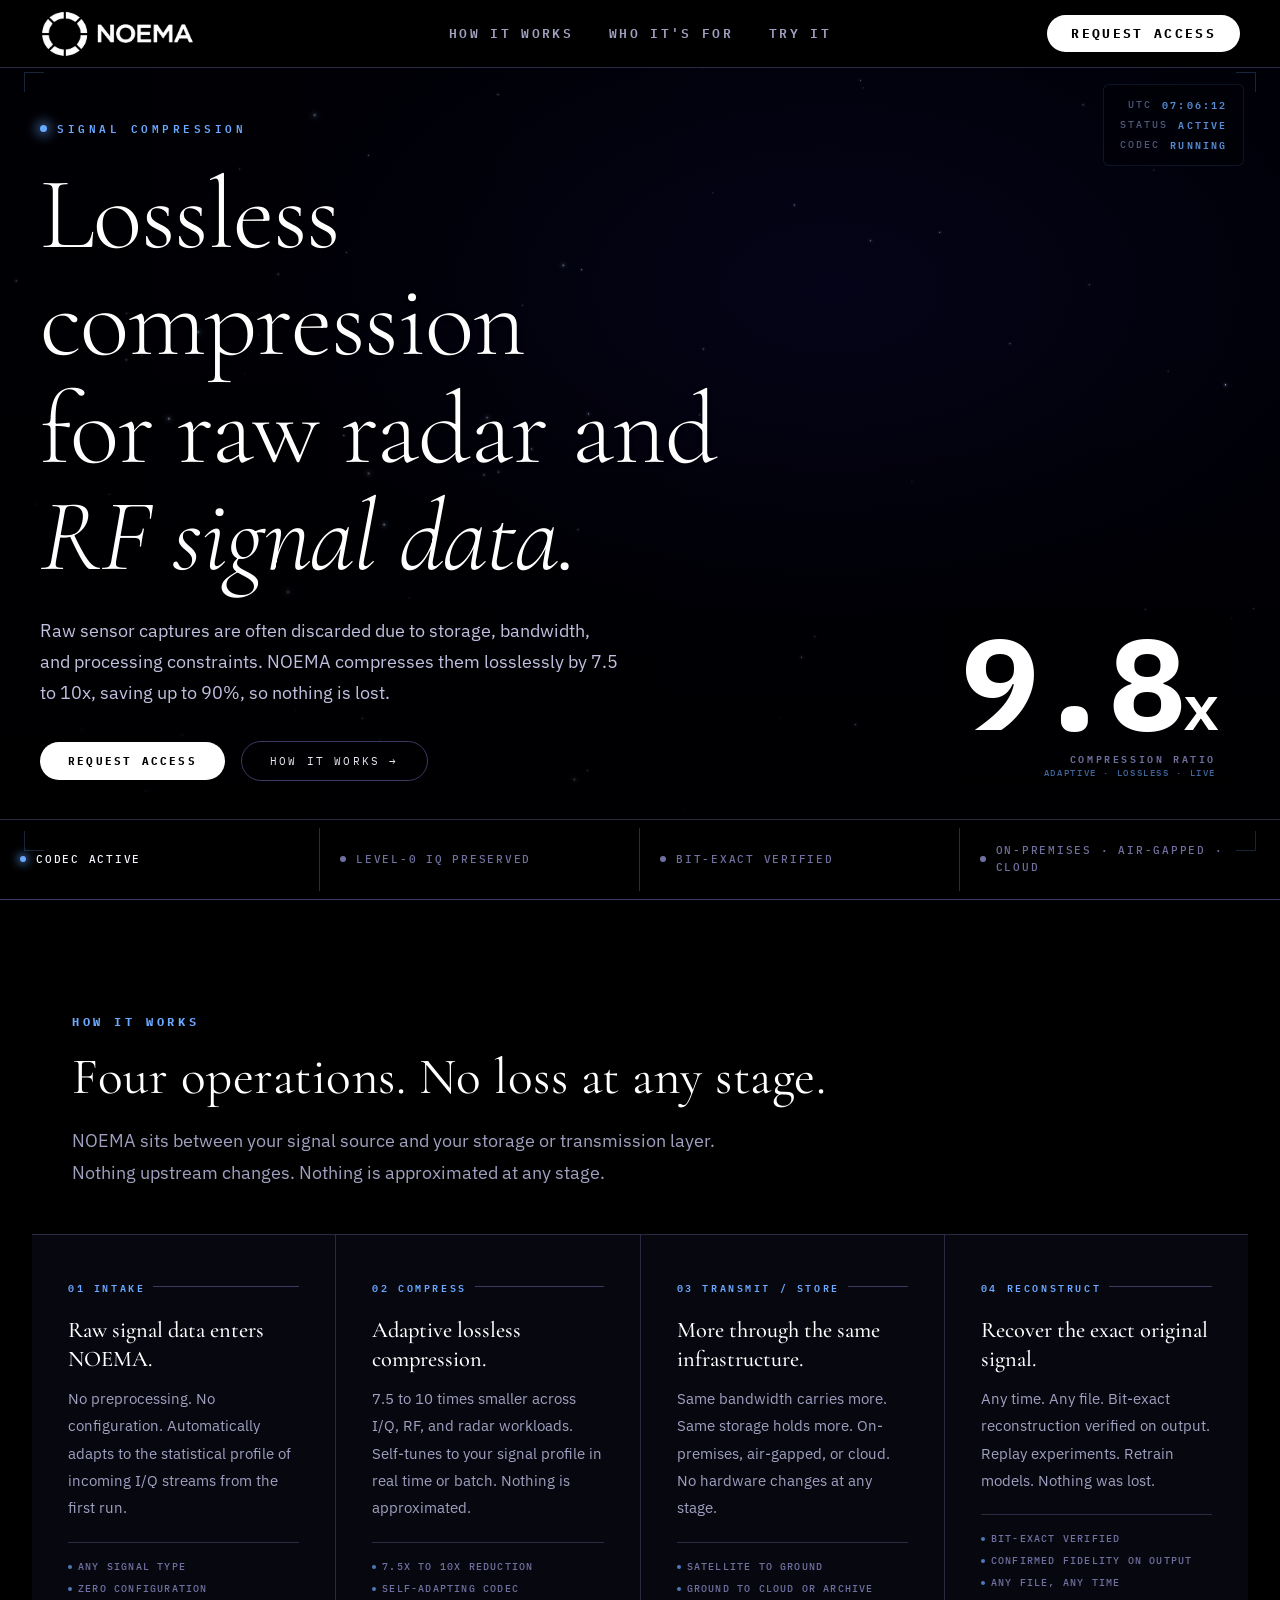
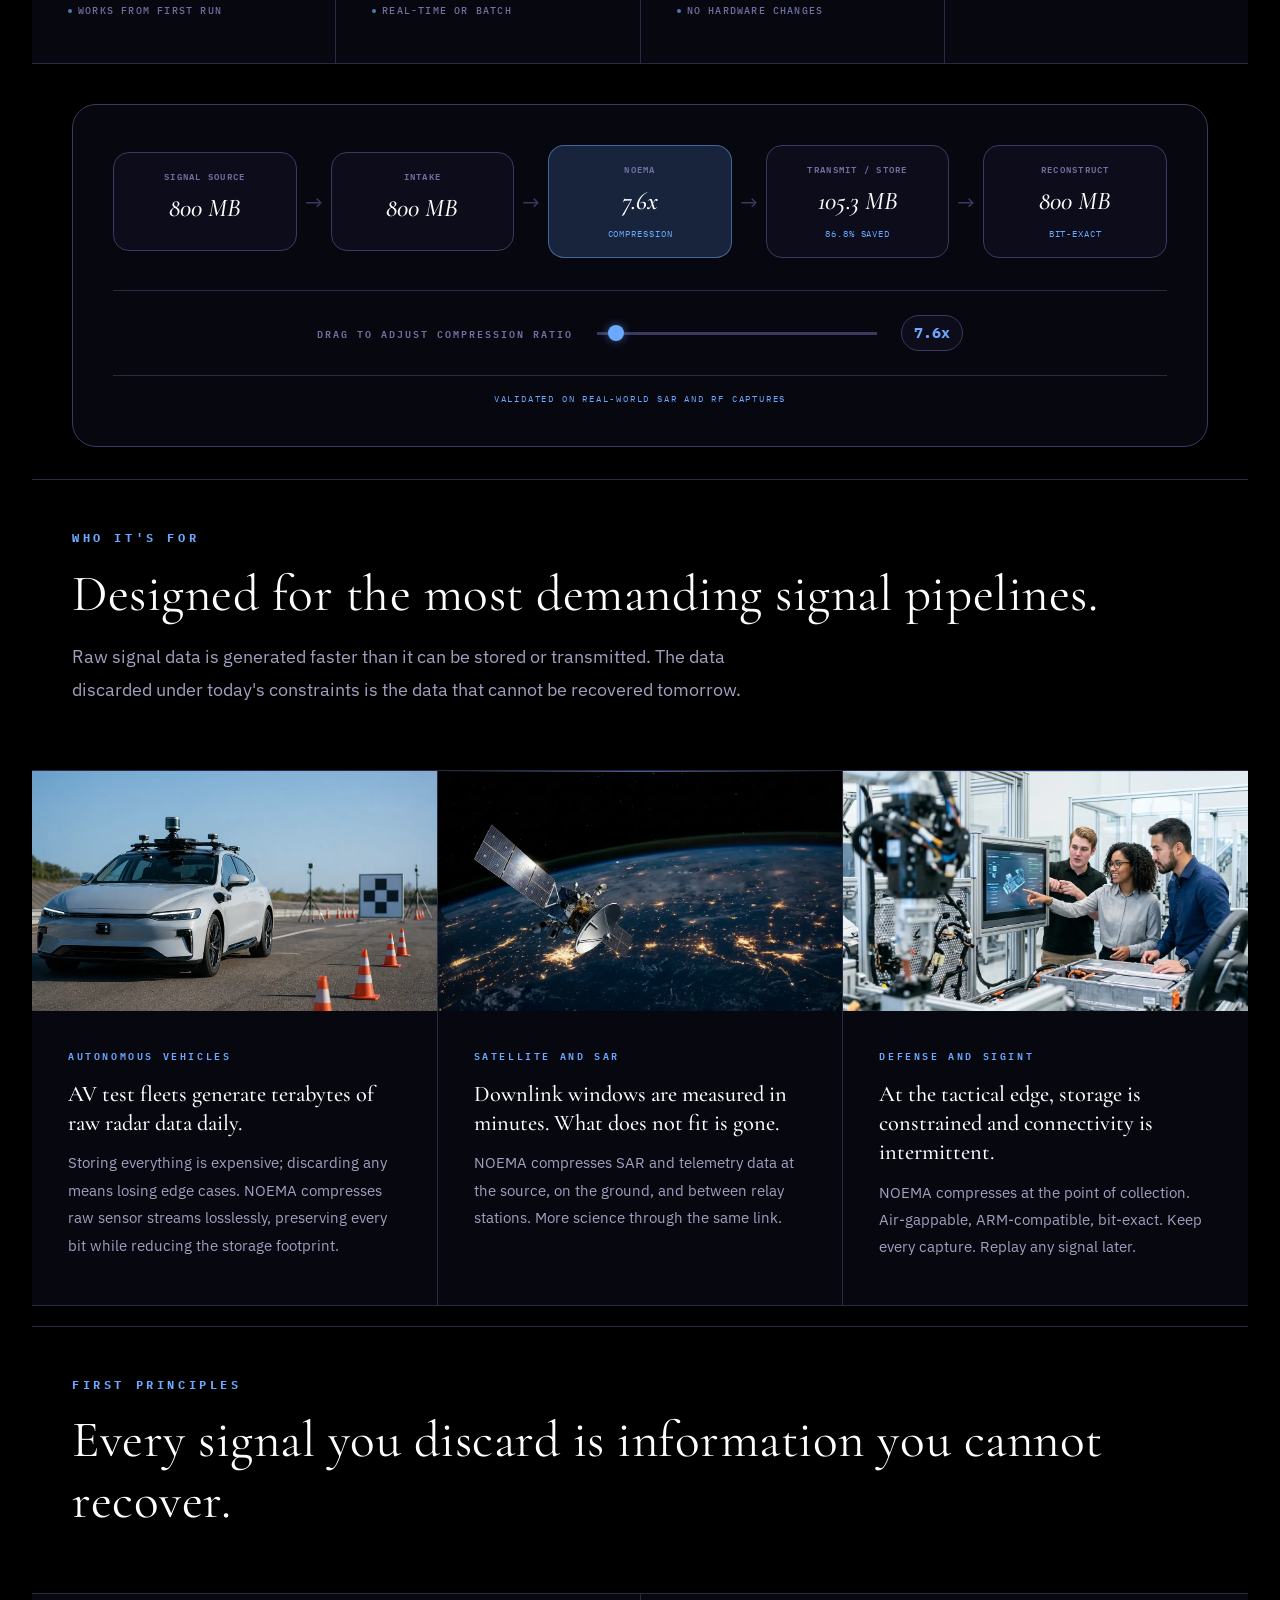
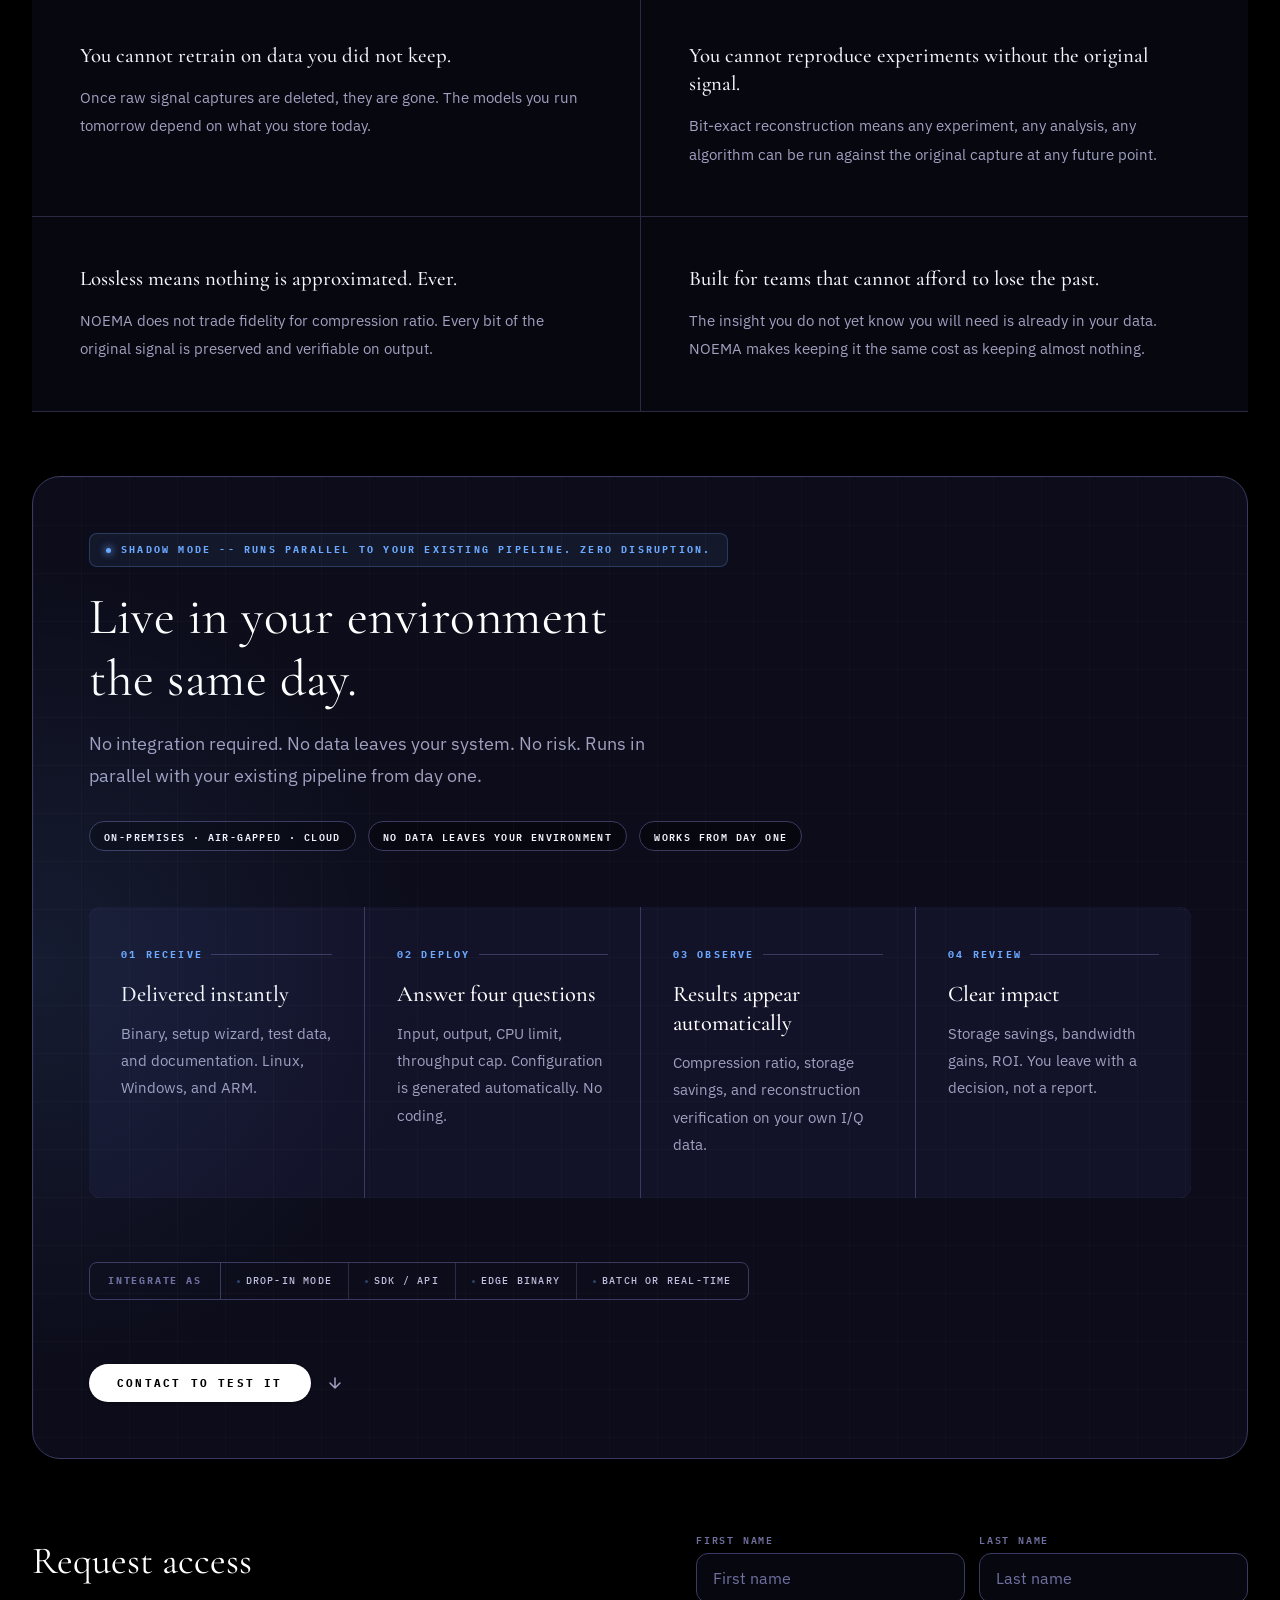
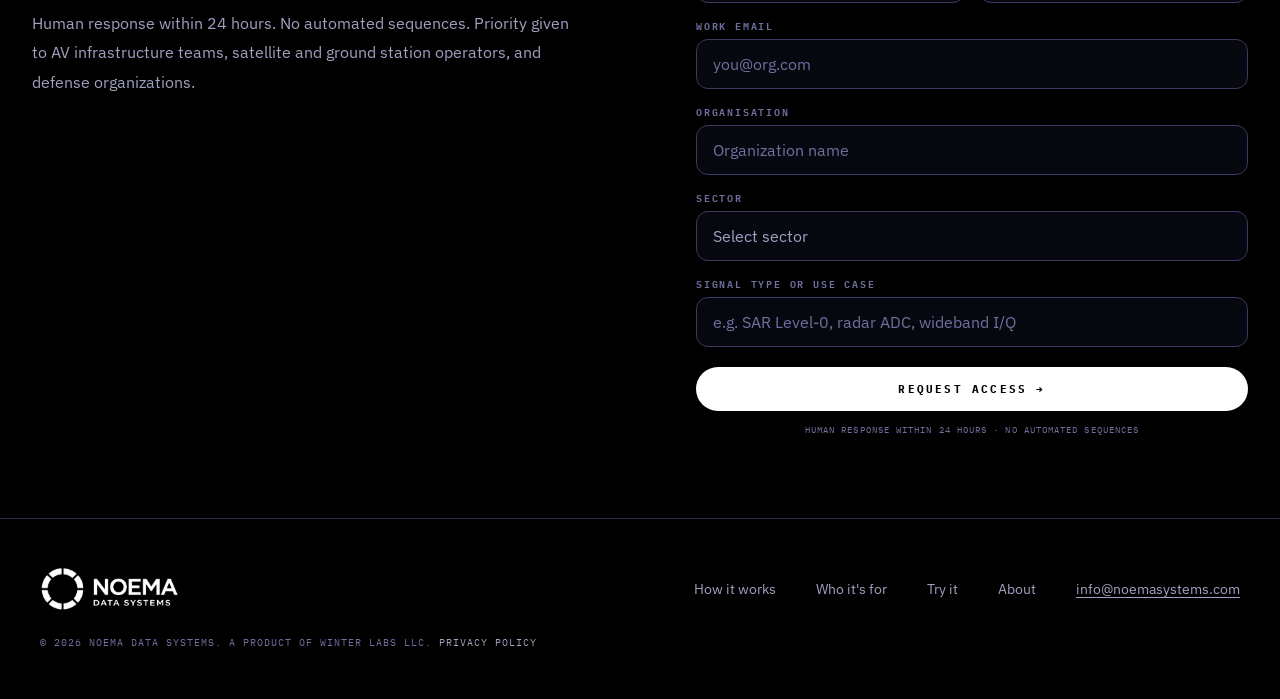
==== index.html @ 53a1cd00 "Update footer legal line — Winter Labs LLC" ====
<!DOCTYPE html>
<html lang="en">
<head>
<meta charset="UTF-8">
<meta name="viewport" content="width=device-width, initial-scale=1.0, viewport-fit=cover">
<title>NOEMA -- Lossless Signal Compression</title>
<link rel="preconnect" href="https://fonts.googleapis.com">
<link rel="preconnect" href="https://fonts.gstatic.com" crossorigin>
<link href="https://fonts.googleapis.com/css2?family=Cormorant+Garamond:ital,wght@0,300;0,400;1,300;1,400&family=IBM+Plex+Mono:wght@400;500;600;700&family=IBM+Plex+Sans:wght@400;500;600;700&display=swap" rel="stylesheet">
<link rel="stylesheet" href="css/style.css">
</head>
<body>

<nav>
  <button class="nav-hamburger" id="navHamburger" aria-label="Open menu" aria-expanded="false">
    <span></span><span></span><span></span>
  </button>
  <img src="images/noema_logo.png" alt="NOEMA" class="nav-logo-img" onclick="window.scrollTo({top:0,behavior:'smooth'})">
  <div class="nav-links">
    <a onclick="document.getElementById('how').scrollIntoView({behavior:'smooth'})">How it works</a>
    <a onclick="document.getElementById('for').scrollIntoView({behavior:'smooth'})">Who it's for</a>
    <a onclick="document.getElementById('pilot').scrollIntoView({behavior:'smooth'})">Try it</a>
  </div>
  <button class="nav-cta" onclick="document.getElementById('signup').scrollIntoView({behavior:'smooth'})">Request access</button>
</nav>

<!-- Mobile dropdown menu -->
<div class="nav-dropdown" id="navDropdown">
  <a onclick="closeNav(); document.getElementById('how').scrollIntoView({behavior:'smooth'})">How it works</a>
  <a onclick="closeNav(); document.getElementById('for').scrollIntoView({behavior:'smooth'})">Who it's for</a>
  <a onclick="closeNav(); document.getElementById('pilot').scrollIntoView({behavior:'smooth'})">Try it</a>
  <a onclick="closeNav(); document.getElementById('signup').scrollIntoView({behavior:'smooth'})">Contact</a>
  <button class="nav-dropdown-cta" onclick="closeNav(); document.getElementById('signup').scrollIntoView({behavior:'smooth'})">Request access</button>
</div>

<!-- HERO -->
<section class="hero">
  <!-- Galaxy / data signal canvas -->
  <canvas id="hero-canvas"></canvas>

  <!-- Control room HUD -- right side only -->
  <div class="hud hud-tr">
    <div class="hud-line">UTC <span id="hud-time" class="hud-val">00:00:00</span></div>
    <div class="hud-line">STATUS <span class="hud-val">ACTIVE</span></div>
    <div class="hud-line">CODEC <span class="hud-val">RUNNING</span></div>
  </div>

  <!-- Corner brackets -->
  <div class="corner corner-tl"></div>
  <div class="corner corner-tr"></div>
  <div class="corner corner-bl"></div>
  <div class="corner corner-br"></div>

  <div class="hero-vignette"></div>

  <div class="hero-content">
    <div class="hero-badge"><span class="bdot"></span>Signal Compression</div>
    <h1>Lossless compression<br>for raw radar and<br><em>RF signal data.</em></h1>
    <p class="hero-sub">Raw sensor captures are often discarded due to storage, bandwidth, and processing constraints. NOEMA compresses them losslessly by 7.5 to 10x, saving up to 90%, so nothing is lost.</p>
    <div class="hero-actions">
      <button class="btn-white" onclick="document.getElementById('signup').scrollIntoView({behavior:'smooth'})">Request access</button>
      <button class="btn-outline" onclick="document.getElementById('how').scrollIntoView({behavior:'smooth'})">How it works &rarr;</button>
    </div>
  </div>

  <div class="hero-stat">
    <div class="ratio-big"><span id="live-ratio">7.7</span><span class="ratio-x">x</span></div>
    <div class="ratio-label">COMPRESSION RATIO</div>
    <div class="ratio-sub">ADAPTIVE &middot; LOSSLESS &middot; LIVE</div>
  </div>

  <div class="hero-bar">
    <div class="hero-bar-track">
      <div class="bar-cell on"><span class="dot-sm live"></span>Codec active</div>
      <div class="bar-cell"><span class="dot-sm"></span>Level-0 IQ preserved</div>
      <div class="bar-cell"><span class="dot-sm"></span>Bit-exact verified</div>
      <div class="bar-cell"><span class="dot-sm"></span>On-premises &middot; Air-gapped &middot; Cloud</div>
    </div>
  </div>
</section>

<main class="container">
  <!-- HOW IT WORKS -->
  <div id="how">
    <div class="section-pad" style="border-top: none; padding-top: 0;">
      <span class="kicker">How it works</span>
      <h2 class="section-h2">Four operations. No loss at any stage.</h2>
      <p class="section-preamble">NOEMA sits between your signal source and your storage or transmission layer. Nothing upstream changes. Nothing is approximated at any stage.</p>
    </div>
    <div class="ops-grid">
      <div class="op-card reveal">
        <div class="op-num">01 Intake</div>
        <div class="op-title">Raw signal data enters NOEMA.</div>
        <p class="op-desc">No preprocessing. No configuration. Automatically adapts to the statistical profile of incoming I/Q streams from the first run.</p>
        <div class="op-specs"><span>Any signal type</span><span>Zero configuration</span><span>Works from first run</span></div>
      </div>
      <div class="op-card reveal">
        <div class="op-num">02 Compress</div>
        <div class="op-title">Adaptive lossless compression.</div>
        <p class="op-desc">7.5 to 10 times smaller across I/Q, RF, and radar workloads. Self-tunes to your signal profile in real time or batch. Nothing is approximated.</p>
        <div class="op-specs"><span>7.5x to 10x reduction</span><span>Self-adapting codec</span><span>Real-time or batch</span></div>
      </div>
      <div class="op-card reveal">
        <div class="op-num">03 Transmit / Store</div>
        <div class="op-title">More through the same infrastructure.</div>
        <p class="op-desc">Same bandwidth carries more. Same storage holds more. On-premises, air-gapped, or cloud. No hardware changes at any stage.</p>
        <div class="op-specs"><span>Satellite to ground</span><span>Ground to cloud or archive</span><span>No hardware changes</span></div>
      </div>
      <div class="op-card reveal">
        <div class="op-num">04 Reconstruct</div>
        <div class="op-title">Recover the exact original signal.</div>
        <p class="op-desc">Any time. Any file. Bit-exact reconstruction verified on output. Replay experiments. Retrain models. Nothing was lost.</p>
        <div class="op-specs"><span>Bit-exact verified</span><span>Confirmed fidelity on output</span><span>Any file, any time</span></div>
      </div>
    </div>

    <!-- INTERACTIVE PIPELINE -->
    <div class="pipeline-wrap reveal">
      <div class="pipeline-flow">
        <div class="pipe-node"><div class="node-label">Signal source</div><div class="node-val">800 MB</div></div>
        <div class="pipe-arrow">&rarr;</div>
        <div class="pipe-node"><div class="node-label">Intake</div><div class="node-val">800 MB</div></div>
        <div class="pipe-arrow">&rarr;</div>
        <div class="pipe-node hl" id="noema-node">
          <div class="node-label">NOEMA</div>
          <div class="node-val" id="ratio-display">7.6x</div>
          <div class="node-note">compression</div>
        </div>
        <div class="pipe-arrow">&rarr;</div>
        <div class="pipe-node" id="store-node">
          <div class="node-label">Transmit / Store</div>
          <div class="node-val" id="compressed-size">105.3 MB</div>
          <div class="node-note" id="saved-percent">86.8% saved</div>
        </div>
        <div class="pipe-arrow">&rarr;</div>
        <div class="pipe-node"><div class="node-label">Reconstruct</div><div class="node-val">800 MB</div><div class="node-note">bit-exact</div></div>
      </div>
      <div class="ratio-slider">
        <label>Drag to adjust compression ratio</label>
        <input type="range" id="compress-slider" min="7.5" max="10.0" step="0.01" value="7.6">
        <span class="ratio-value" id="slider-value">7.6x</span>
      </div>
      <div class="validation-note">Validated on real-world SAR and RF captures</div>
    </div>
  </div>

  <!-- WHO IT IS FOR -->
  <div id="for">
    <div class="section-pad">
      <span class="kicker">Who it's for</span>
      <h2 class="section-h2">Designed for the most demanding signal pipelines.</h2>
      <p class="section-preamble">Raw signal data is generated faster than it can be stored or transmitted. The data discarded under today's constraints is the data that cannot be recovered tomorrow.</p>
    </div>
    <div class="cards-grid">
      <div class="who-card reveal">
        <div class="card-img-box" style="--d:0s">
          <img src="images/av1.webp" alt="Autonomous vehicle testing" loading="lazy">
        </div>
        <div class="card-body">
          <div class="card-cat">Autonomous Vehicles</div>
          <div class="card-title">AV test fleets generate terabytes of raw radar data daily.</div>
          <p class="card-text">Storing everything is expensive; discarding any means losing edge cases. NOEMA compresses raw sensor streams losslessly, preserving every bit while reducing the storage footprint.</p>
        </div>
      </div>
      <div class="who-card reveal">
        <div class="card-img-box" style="--d:1.8s">
          <img src="images/sat1.webp" alt="Satellite in orbit" loading="lazy">
        </div>
        <div class="card-body">
          <div class="card-cat">Satellite and SAR</div>
          <div class="card-title">Downlink windows are measured in minutes. What does not fit is gone.</div>
          <p class="card-text">NOEMA compresses SAR and telemetry data at the source, on the ground, and between relay stations. More science through the same link.</p>
        </div>
      </div>
      <div class="who-card reveal">
        <div class="card-img-box" style="--d:3.6s">
          <img src="images/sigint1.webp" alt="Tactical operations" loading="lazy">
        </div>
        <div class="card-body">
          <div class="card-cat">Defense and SIGINT</div>
          <div class="card-title">At the tactical edge, storage is constrained and connectivity is intermittent.</div>
          <p class="card-text">NOEMA compresses at the point of collection. Air-gappable, ARM-compatible, bit-exact. Keep every capture. Replay any signal later.</p>
        </div>
      </div>
    </div>
  </div>

  <!-- FIRST PRINCIPLES -->
  <div id="principles">
    <div class="section-pad">
      <span class="kicker">First principles</span>
      <h2 class="section-h2">Every signal you discard is information you cannot recover.</h2>
    </div>
    <div class="principles-grid">
      <div class="principle reveal"><h4>You cannot retrain on data you did not keep.</h4><p>Once raw signal captures are deleted, they are gone. The models you run tomorrow depend on what you store today.</p></div>
      <div class="principle reveal"><h4>You cannot reproduce experiments without the original signal.</h4><p>Bit-exact reconstruction means any experiment, any analysis, any algorithm can be run against the original capture at any future point.</p></div>
      <div class="principle reveal"><h4>Lossless means nothing is approximated. Ever.</h4><p>NOEMA does not trade fidelity for compression ratio. Every bit of the original signal is preserved and verifiable on output.</p></div>
      <div class="principle reveal"><h4>Built for teams that cannot afford to lose the past.</h4><p>The insight you do not yet know you will need is already in your data. NOEMA makes keeping it the same cost as keeping almost nothing.</p></div>
    </div>
  </div>

  <!-- TRY IT -->
  <div id="pilot">
    <div class="tryit-banner reveal">
      <div class="tryit-top">
        <div>
          <div class="shadow-badge">
            <span class="shadow-badge-dot"></span>
            <span class="shadow-badge-text">SHADOW MODE -- RUNS PARALLEL TO YOUR EXISTING PIPELINE. ZERO DISRUPTION.</span>
          </div>
          <div class="tryit-heading">Live in your environment<br>the same day.</div>
          <p class="tryit-sub">No integration required. No data leaves your system. No risk. Runs in parallel with your existing pipeline from day one.</p>
          <div class="tryit-badge-section">
            <div class="tryit-badge-track">
              <div class="tryit-badge-line">ON-PREMISES &middot; AIR-GAPPED &middot; CLOUD</div>
              <div class="tryit-badge-single">NO DATA LEAVES YOUR ENVIRONMENT</div>
              <div class="tryit-badge-single">WORKS FROM DAY ONE</div>
            </div>
          </div>
        </div>
      </div>
      <div class="tryit-steps">
        <div class="tryit-step"><div class="ts-num">01 Receive</div><div class="ts-title">Delivered instantly</div><p class="ts-body">Binary, setup wizard, test data, and documentation. Linux, Windows, and ARM.</p></div>
        <div class="tryit-step"><div class="ts-num">02 Deploy</div><div class="ts-title">Answer four questions</div><p class="ts-body">Input, output, CPU limit, throughput cap. Configuration is generated automatically. No coding.</p></div>
        <div class="tryit-step"><div class="ts-num">03 Observe</div><div class="ts-title">Results appear automatically</div><p class="ts-body">Compression ratio, storage savings, and reconstruction verification on your own I/Q data.</p></div>
        <div class="tryit-step"><div class="ts-num">04 Review</div><div class="ts-title">Clear impact</div><p class="ts-body">Storage savings, bandwidth gains, ROI. You leave with a decision, not a report.</p></div>
      </div>
      <div class="deploy-row">
        <span class="deploy-label">Integrate as</span>
        <div class="deploy-scroller">
          <div class="deploy-track">
            <span class="deploy-item">Drop-in mode</span>
            <span class="deploy-item">SDK / API</span>
            <span class="deploy-item">Edge binary</span>
            <span class="deploy-item">Batch or real-time</span>
          </div>
        </div>
      </div>
      <div class="tryit-cta-row">
        <button class="btn-white" onclick="document.getElementById('signup').scrollIntoView({behavior:'smooth'})">Contact to test it</button>
        <button class="tryit-arrow" onclick="document.getElementById('signup').scrollIntoView({behavior:'smooth'})">
          <svg width="16" height="16" viewBox="0 0 16 16" fill="none"><path d="M8 3v10M3 8l5 5 5-5" stroke="currentColor" stroke-width="1.5" stroke-linecap="round" stroke-linejoin="round"/></svg>
        </button>
      </div>
    </div>
  </div>

  <!-- FORM -->
  <div id="signup">
    <div class="form-section" style="border-top: none; padding: 2.5rem 0 2rem;">
      <div class="form-left reveal">
        <h2>Request access</h2>
        <p>Human response within 24 hours. No automated sequences. Priority given to AV infrastructure teams, satellite and ground station operators, and defense organizations.</p>
      </div>
      <div class="reveal">
        <form id="accessForm">
          <div class="f-row">
            <div class="f-group"><label class="f-label">First name</label><input class="fi" type="text" placeholder="First name" required></div>
            <div class="f-group"><label class="f-label">Last name</label><input class="fi" type="text" placeholder="Last name" required></div>
          </div>
          <div class="f-group"><label class="f-label">Work email</label><input class="fi" type="email" placeholder="you@org.com" required></div>
          <div class="f-group"><label class="f-label">Organisation</label><input class="fi" type="text" placeholder="Organization name"></div>
          <div class="f-group">
            <label class="f-label">Sector</label>
            <select class="fs" required>
              <option value="" disabled selected>Select sector</option>
              <option>Autonomous Vehicles</option>
              <option>Ground station operator</option>
              <option>Satellite / SAR -- commercial</option>
              <option>Satellite / SAR -- government</option>
              <option>Defense / SIGINT</option>
              <option>Telecom R&amp;D</option>
              <option>Research institution</option>
              <option>Other</option>
            </select>
          </div>
          <div class="f-group"><label class="f-label">Signal type or use case</label><input class="fi" type="text" placeholder="e.g. SAR Level-0, radar ADC, wideband I/Q"></div>
          <button type="submit" class="fsub">Request access &rarr;</button>
          <p class="fnote">Human response within 24 hours &middot; No automated sequences</p>
        </form>
        <div id="formSuccess"><p>Request received.</p><small>We will be in touch within 24 hours.</small></div>
      </div>
    </div>
  </div>
</main>

<footer>
  <img src="images/noema_bottom.png" alt="NOEMA" class="footer-logo-img">
  <div class="footer-links">
    <a onclick="document.getElementById('how').scrollIntoView({behavior:'smooth'})">How it works</a>
    <a onclick="document.getElementById('for').scrollIntoView({behavior:'smooth'})">Who it's for</a>
    <a onclick="document.getElementById('pilot').scrollIntoView({behavior:'smooth'})">Try it</a>
    <a href="about.html">About</a>
    <a href="mailto:info@noemasystems.com">info@noemasystems.com</a>
  </div>
  <div class="footer-legal">
    &copy; 2026 NOEMA Data Systems. A product of Winter Labs LLC.
    <a href="privacy.html" class="privacy-link">Privacy Policy</a>
  </div>
</footer>

<script src="js/main.js"></script>
<script>
/* ---- MOBILE NAV TOGGLE ---- */
function closeNav(){
  document.getElementById('navDropdown').classList.remove('open');
  document.getElementById('navHamburger').classList.remove('open');
  document.getElementById('navHamburger').setAttribute('aria-expanded','false');
  document.body.classList.remove('nav-open');
}
document.getElementById('navHamburger').addEventListener('click', function(){
  const dd = document.getElementById('navDropdown');
  const open = dd.classList.toggle('open');
  this.classList.toggle('open', open);
  this.setAttribute('aria-expanded', open ? 'true' : 'false');
  document.body.classList.toggle('nav-open', open);
});
/* Close on outside tap */
document.addEventListener('click', function(e){
  const dd = document.getElementById('navDropdown');
  const hb = document.getElementById('navHamburger');
  if(dd.classList.contains('open') && !dd.contains(e.target) && !hb.contains(e.target)){
    closeNav();
  }
});
/* Close on resize to desktop */
window.addEventListener('resize', function(){
  if(window.innerWidth > 700) closeNav();
});

/* ---- MOBILE MARQUEES: duplicate track content once for seamless loop ---- */
(function(){
  function setupMarquees(){
    const isMobile = window.innerWidth <= 700;
    const tracks = document.querySelectorAll('.hero-bar-track, .tryit-badge-track, .deploy-track');
    tracks.forEach(track => {
      if(isMobile && !track.dataset.duplicated){
        track.dataset.originalHTML = track.innerHTML;
        track.innerHTML = track.innerHTML + track.innerHTML;
        track.dataset.duplicated = 'true';
      } else if(!isMobile && track.dataset.duplicated){
        track.innerHTML = track.dataset.originalHTML;
        track.dataset.duplicated = '';
      }
    });
  }
  setupMarquees();
  let resizeTimer;
  window.addEventListener('resize', function(){
    clearTimeout(resizeTimer);
    resizeTimer = setTimeout(setupMarquees, 150);
  });

  /* Pause the marquee while the user is touching/scrolling it */
  const swipeContainers = document.querySelectorAll('.tryit-badge-section, .deploy-scroller');
  swipeContainers.forEach(el => {
    let scrollResetTimer;
    el.addEventListener('touchstart', () => el.classList.add('paused'), {passive:true});
    el.addEventListener('touchend',   () => {
      clearTimeout(scrollResetTimer);
      scrollResetTimer = setTimeout(() => el.classList.remove('paused'), 1200);
    }, {passive:true});
    el.addEventListener('scroll', () => {
      el.classList.add('paused');
      clearTimeout(scrollResetTimer);
      scrollResetTimer = setTimeout(() => el.classList.remove('paused'), 1200);
    }, {passive:true});
  });
})();
/* ---- UTC CLOCK ---- */
(function tick(){
  const d = new Date();
  const p = n => String(n).padStart(2,'0');
  const el = document.getElementById('hud-time');
  if(el) el.textContent = `${p(d.getUTCHours())}:${p(d.getUTCMinutes())}:${p(d.getUTCSeconds())}`;
  setTimeout(tick, 1000);
})();

/* ---- SESSION TIMER ---- */
const sessionStart = Date.now();
let frameCount = 0;
(function tickSession(){
  const sec = Math.floor((Date.now() - sessionStart) / 1000);
  const m = String(Math.floor(sec/60)).padStart(2,'0');
  const s = String(sec%60).padStart(2,'0');
  const el = document.getElementById('hud-session');
  if(el) el.textContent = `${m}:${s}`;
  frameCount++;
  const fe = document.getElementById('hud-frames');
  if(fe) fe.textContent = frameCount.toLocaleString();
  setTimeout(tickSession, 1000);
})();

/* ---- HERO CANVAS: galaxy → NOEMA logo → disperse, looping
   Single canvas, single RAF loop. Mouse repels all stars (water-parting).
   ~1400 stars, sprite-based (cheap), auto-pauses when hero is off-screen. ---- */
(function(){
  const c = document.getElementById('hero-canvas');
  if(!c) return;
  const ctx = c.getContext('2d');
  const heroEl = c.closest('.hero');
  let W, H, t = 0;
  let particles = [];
  let mouse = { x: -9999, y: -9999, active: false };
  let running = true;

  // --- Looping timeline (seconds) — quick reveal, long hold ---
  const PHASE_ORBIT    = 1.5;   // brief orbit before converging
  const PHASE_CONVERGE = 4.5;
  const PHASE_HOLD     = 11.0;  // logo is the star — held for a long time
  const PHASE_DISPERSE = 5.0;
  const CYCLE_DURATION = PHASE_ORBIT + PHASE_CONVERGE + PHASE_HOLD + PHASE_DISPERSE;

  // --- Star sprite: bright crisp core + soft halo ---
  const SPRITE_SIZE = 32;
  const sprite = document.createElement('canvas');
  sprite.width = sprite.height = SPRITE_SIZE;
  (function(){
    const sctx = sprite.getContext('2d');
    const cx = SPRITE_SIZE / 2;
    const halo = sctx.createRadialGradient(cx, cx, 0, cx, cx, cx);
    halo.addColorStop(0,    'rgba(180,210,255,0.55)');
    halo.addColorStop(0.25, 'rgba(150,190,245,0.22)');
    halo.addColorStop(0.6,  'rgba(120,160,220,0.05)');
    halo.addColorStop(1,    'rgba(100,140,210,0)');
    sctx.fillStyle = halo;
    sctx.fillRect(0, 0, SPRITE_SIZE, SPRITE_SIZE);
    const core = sctx.createRadialGradient(cx, cx, 0, cx, cx, cx * 0.22);
    core.addColorStop(0,   'rgba(255,255,255,1)');
    core.addColorStop(0.4, 'rgba(230,240,255,0.7)');
    core.addColorStop(1,   'rgba(200,220,255,0)');
    sctx.fillStyle = core;
    sctx.fillRect(0, 0, SPRITE_SIZE, SPRITE_SIZE);
  })();

  // --- Ring geometry (NOEMA logo as a thin outline, 8 arcs) ---
  const RING_SEGMENTS   = 8;
  const RING_GAP_DEG    = 14;
  const RING_THICK_FRAC = 0.18;
  // Adaptive density: 8+ cores = full, 4 cores = reduced, 2 cores = minimum.
  // `hardwareConcurrency` is undefined on some old browsers — default to 4.
  const CORES = navigator.hardwareConcurrency || 4;
  const STAR_COUNT = CORES >= 8 ? 600 : (CORES >= 4 ? 420 : 280);
  const FORMER_FRACTION = 0.7;

  function ringCenter(){
    // Top-right, slightly bigger than before
    return { cx: W * 0.76, cy: H * 0.36, r: Math.min(W, H) * 0.21 };
  }

  function buildParticles(){
    particles = [];
    const { cx, cy, r } = ringCenter();
    const thickness = r * RING_THICK_FRAC;
    const innerR = r - thickness / 2;
    const outerR = r + thickness / 2;
    const segDeg = (360 / RING_SEGMENTS) - RING_GAP_DEG;

    const maxOrbitR = Math.max(
      Math.hypot(cx, cy),
      Math.hypot(W - cx, cy),
      Math.hypot(cx, H - cy),
      Math.hypot(W - cx, H - cy)
    );

    const segStarts = [];
    for(let s = 0; s < RING_SEGMENTS; s++){
      segStarts.push(s * (360 / RING_SEGMENTS) + RING_GAP_DEG / 2);
    }

    for(let i = 0; i < STAR_COUNT; i++){
      const isFormer = Math.random() < FORMER_FRACTION;

      // Former stars get a ring target; ambient stars will just keep orbiting
      let ringX, ringY;
      if(isFormer){
        const segIdx = Math.floor(Math.random() * RING_SEGMENTS);
        const startDeg = segStarts[segIdx];
        // Pick a position type: inner line, outer line, or cap (start/end edge)
        // Inner/outer get most stars; caps get a few so arc ends read as squared.
        const pick = Math.random();
        let deg, particleR;
        if(pick < 0.08){
          // Start cap — radial line at the arc's start angle
          deg = startDeg;
          particleR = innerR + Math.random() * (outerR - innerR);
        } else if(pick < 0.16){
          // End cap — radial line at the arc's end angle
          deg = startDeg + segDeg;
          particleR = innerR + Math.random() * (outerR - innerR);
        } else {
          // Along the arc — outer or inner line
          deg = startDeg + Math.random() * segDeg;
          const onOuter = Math.random() < 0.5;
          const lineR = onOuter ? outerR : innerR;
          particleR = lineR + (Math.random() - 0.5) * 3;
        }
        const rad = deg * Math.PI / 180;
        ringX = cx + Math.cos(rad) * particleR;
        ringY = cy + Math.sin(rad) * particleR;
      }

      // Galactic orbit properties — slower, calmer
      const rFrac = Math.sqrt(Math.random());
      const orbitR = 30 + rFrac * (maxOrbitR * 0.95);
      const orbitAngle0 = Math.random() * Math.PI * 2;
      const angularVel = 0.0008 + 0.0013 * (1 - rFrac);

      const isFeature = Math.random() < 0.12;
      const size = isFeature ? 11 + Math.random() * 7 : 4 + Math.random() * 4;

      particles.push({
        isFormer,
        orbitR, orbitAngle0, angularVel,
        _angle: orbitAngle0,
        ringX, ringY,
        x: cx + Math.cos(orbitAngle0) * orbitR,
        y: cy + Math.sin(orbitAngle0) * orbitR,
        vx: 0, vy: 0,
        size,
        alpha: isFeature ? 0.8 + Math.random() * 0.2 : 0.55 + Math.random() * 0.3,
        jitterPhase: Math.random() * Math.PI * 2,
        jitterSpeed: 0.01 + Math.random() * 0.012,
        jitterAmp: 0.2 + Math.random() * 0.3,
        twinklePhase: Math.random() * Math.PI * 2,
        twinkleSpeed: 0.015 + Math.random() * 0.025,
      });
    }
  }

  function resize(){
    // Cap backing-store resolution at 1x regardless of device pixel ratio.
    // Soft particles look identical at 1x vs 2x; saves 4x on Retina, 9x on 4K.
    W = c.offsetWidth;
    H = c.offsetHeight;
    c.width  = W;
    c.height = H;
    buildParticles();
  }
  resize();
  window.addEventListener('resize', resize);

  // Mouse scoped to hero element
  heroEl.addEventListener('mousemove', e => {
    const rect = c.getBoundingClientRect();
    mouse.x = e.clientX - rect.left;
    mouse.y = e.clientY - rect.top;
    mouse.active = true;
  });
  heroEl.addEventListener('mouseleave', () => { mouse.active = false; });

  // Pause when hero is off-screen
  const io = new IntersectionObserver(entries => {
    entries.forEach(e => { running = e.isIntersecting; if(running) draw(); });
  }, { threshold: 0 });
  io.observe(heroEl);

  // Pause when tab is hidden (huge win — browsers throttle RAF to ~1fps anyway,
  // but this avoids the wasted state-update work entirely)
  document.addEventListener('visibilitychange', () => {
    const shouldRun = !document.hidden;
    if(shouldRun !== running){
      running = shouldRun;
      if(running) draw();
    }
  });

  // Physics
  const SPRING_BASE    = 0.014;
  const DAMPING        = 0.93;
  const REPEL_RADIUS   = 110;
  const REPEL_STRENGTH = 5;
  const REPEL_R2       = REPEL_RADIUS * REPEL_RADIUS;

  function easeInOutSine(x){
    return -(Math.cos(Math.PI * x) - 1) / 2;
  }

  function getState(elapsedSec){
    const ct = elapsedSec % CYCLE_DURATION;
    if(ct < PHASE_ORBIT){
      return { formation: 0, orbitSpeed: 1 };
    }
    const t1 = ct - PHASE_ORBIT;
    if(t1 < PHASE_CONVERGE){
      const p = t1 / PHASE_CONVERGE;
      const eased = easeInOutSine(p);
      return { formation: eased, orbitSpeed: 1 - eased };
    }
    const t2 = t1 - PHASE_CONVERGE;
    if(t2 < PHASE_HOLD){
      return { formation: 1, orbitSpeed: 0 };
    }
    const t3 = t2 - PHASE_HOLD;
    const p = t3 / PHASE_DISPERSE;
    const eased = easeInOutSine(p);
    return { formation: 1 - eased, orbitSpeed: eased };
  }

  const startTime = performance.now();
  let lastTime = startTime;

  function draw(){
    if(!running) return;
    ctx.clearRect(0, 0, W, H);
    ctx.globalCompositeOperation = 'lighter';
    t += 1;

    const now = performance.now();
    const dt = Math.min(32, now - lastTime);
    lastTime = now;

    const elapsed = (now - startTime) / 1000;
    const state = getState(elapsed);
    const { cx: galaxyCx, cy: galaxyCy } = ringCenter();

    let lastAlpha = -1; // track alpha bucket so we only set globalAlpha on change

    for(let i = 0; i < particles.length; i++){
      const p = particles[i];

      // Ambient stars keep orbiting gently even during "hold" phase so the
      // background never freezes. Formers obey the phase-driven orbitSpeed.
      const particleOrbitSpeed = p.isFormer
        ? state.orbitSpeed
        : 0.35 + 0.65 * state.orbitSpeed; // ambient: 35% speed minimum, full during orbit phase

      p._angle += p.angularVel * particleOrbitSpeed * dt * 0.06;
      const orbitX = galaxyCx + Math.cos(p._angle) * p.orbitR;
      const orbitY = galaxyCy + Math.sin(p._angle) * p.orbitR;

      // Former stars blend between orbit and ring position based on formation
      // Ambient stars always target their current orbit position
      const f = p.isFormer ? state.formation : 0;
      const hx = p.isFormer ? (orbitX * (1 - f) + p.ringX * f) : orbitX;
      const hy = p.isFormer ? (orbitY * (1 - f) + p.ringY * f) : orbitY;

      const springStrength = SPRING_BASE * (1 + f * 0.4);
      p.vx += (hx - p.x) * springStrength;
      p.vy += (hy - p.y) * springStrength;

      if(mouse.active){
        const dx = p.x - mouse.x;
        const dy = p.y - mouse.y;
        const d2 = dx * dx + dy * dy;
        if(d2 < REPEL_R2 && d2 > 0.01){
          const d = Math.sqrt(d2);
          const force = (1 - d / REPEL_RADIUS);
          const eased = force * force * REPEL_STRENGTH;
          p.vx += (dx / d) * eased;
          p.vy += (dy / d) * eased;
        }
      }

      p.vx *= DAMPING;
      p.vy *= DAMPING;
      p.x += p.vx;
      p.y += p.vy;

      const jx = Math.cos(t * p.jitterSpeed + p.jitterPhase) * p.jitterAmp;
      const jy = Math.sin(t * p.jitterSpeed * 1.3 + p.jitterPhase) * p.jitterAmp;

      const twinkle = 0.75 + 0.25 * Math.sin(t * p.twinkleSpeed + p.twinklePhase);
      const alphaMul = (p.isFormer ? (1 + f * 0.6) : 1) * twinkle;
      const rawAlpha = Math.min(1, p.alpha * alphaMul);
      // Quantize to 8 discrete levels so globalAlpha state change is rare.
      // Visual difference is imperceptible; perf win is real.
      const quantAlpha = Math.round(rawAlpha * 8) / 8;
      if(quantAlpha !== lastAlpha){
        ctx.globalAlpha = quantAlpha;
        lastAlpha = quantAlpha;
      }
      ctx.drawImage(sprite,
        p.x + jx - p.size / 2,
        p.y + jy - p.size / 2,
        p.size, p.size);
    }

    ctx.globalAlpha = 1;
    ctx.globalCompositeOperation = 'source-over';
    requestAnimationFrame(draw);
  }
  draw();
})();
</script>
</body>
</html>
---- css/style.css ----
*, *::before, *::after { box-sizing: border-box; margin: 0; padding: 0; }

:root {
  --black:    #000000;
  --surface:  #070710;
  --card:     #0c0c1a;
  --elevated: #121228;
  --border:   #2a2a42;
  --border2:  #3a3a60;
  --dim:      #7070a0;
  --mid:      #a0a0c0;
  --sub:      #c0c0e0;
  --text:     #e8e8f4;
  --bright:   #f4f4ff;
  --white:    #ffffff;
  --blue:     #6aa9ff;
  --blue-dim: rgba(106,169,255,0.18);
  --blue-glow: rgba(106,169,255,0.5);
  --mono:  'IBM Plex Mono', monospace;
  --sans:  'IBM Plex Sans', sans-serif;
  --serif: 'Cormorant Garamond', Georgia, serif;
}

html { scroll-behavior: smooth; overflow-x: hidden; }
body {
  background: var(--black); color: var(--text);
  font-family: var(--sans); font-weight: 400; line-height: 1.6;
  -webkit-font-smoothing: antialiased;
  font-size: 18px;
}
body.nav-open { overflow: hidden; }

a { text-decoration: none; }


::-webkit-scrollbar { width: 2px; }
::-webkit-scrollbar-thumb { background: var(--border2); }

.container { max-width: 1280px; margin: 0 auto; padding: 0 2rem; }

/* Scroll targets land with the section title just below the fixed nav (68px) */
#how        { scroll-margin-top: 84px; }
#for        { scroll-margin-top: 36px; }
#principles { scroll-margin-top: 36px; }
#pilot      { scroll-margin-top: 68px; }
#signup     { scroll-margin-top: 44px; }

/* ---- NAV ---- */
nav {
  position: fixed; top: 0; left: 0; right: 0; z-index: 900;
  height: 68px; display: flex; align-items: center; justify-content: space-between;
  padding: 0 2.5rem;
  background: rgba(0,0,0,0.95); backdrop-filter: blur(24px);
  border-bottom: 1px solid var(--border);
}
.nav-logo-img { height: 48px; width: auto; cursor: pointer; display: block; }
.nav-links {
  display: flex; position: absolute;
  left: 50%; transform: translateX(-50%);
}
.nav-links a {
  font-family: var(--mono); font-size: 13px; font-weight: 600;
  letter-spacing: 0.18em; text-transform: uppercase; color: var(--mid);
  padding: 10px 18px; cursor: pointer; transition: color 0.25s;
  text-decoration: none;
}
.nav-links a:hover { color: var(--white); }
.nav-cta {
  font-family: var(--mono); font-size: 13px; font-weight: 700;
  letter-spacing: 0.18em; text-transform: uppercase;
  background: var(--white); color: var(--black); border: none;
  padding: 10px 24px; border-radius: 40px; cursor: pointer;
  transition: opacity 0.2s;
}
.nav-cta:hover { opacity: 0.85; }

/* Hamburger — hidden on desktop */
.nav-hamburger {
  display: none;
  background: transparent; border: none; cursor: pointer;
  padding: 8px; width: 40px; height: 40px;
  flex-direction: column; justify-content: center; align-items: center; gap: 5px;
  z-index: 901;
}
.nav-hamburger span {
  display: block; width: 22px; height: 1.5px;
  background: var(--bright);
  transition: transform 0.3s, opacity 0.25s;
  transform-origin: center;
}
.nav-hamburger.open span:nth-child(1) { transform: translateY(6.5px) rotate(45deg); }
.nav-hamburger.open span:nth-child(2) { opacity: 0; }
.nav-hamburger.open span:nth-child(3) { transform: translateY(-6.5px) rotate(-45deg); }

/* Mobile dropdown — hidden on desktop */
.nav-dropdown {
  display: none;
  position: fixed; top: 60px; left: 0; right: 0;
  z-index: 899;
  background: rgba(0,0,0,0.98); backdrop-filter: blur(24px);
  border-bottom: 1px solid var(--border);
  padding: 0 1rem;
  max-height: 0; overflow: hidden;
  transition: max-height 0.35s ease, padding 0.25s ease;
}
.nav-dropdown.open { max-height: 100vh; padding: 1rem 1rem 1.5rem; }
.nav-dropdown a {
  display: block;
  font-family: var(--mono); font-size: 13px; font-weight: 600;
  letter-spacing: 0.18em; text-transform: uppercase; color: var(--text);
  padding: 14px 4px; cursor: pointer;
  border-bottom: 1px solid var(--border);
  transition: color 0.2s;
  text-decoration: none;
}
.nav-dropdown a:hover,
.nav-dropdown a:active { color: var(--blue); }
.nav-dropdown a:last-of-type { border-bottom: none; }
.nav-dropdown-cta {
  display: block; width: 100%; margin-top: 1rem;
  font-family: var(--mono); font-size: 12px; font-weight: 700;
  letter-spacing: 0.18em; text-transform: uppercase;
  background: var(--white); color: var(--black); border: none;
  padding: 14px 20px; border-radius: 40px; cursor: pointer;
}

/* ---- HERO ---- */
.hero {
  position: relative; min-height: 100vh;
  display: flex; align-items: center; justify-content: flex-start;
  padding: 5rem 2.5rem 0;
  overflow: hidden;
  background: #000008;
}
#hero-canvas {
  position: absolute; inset: 0; width: 100%; height: 100%; z-index: 0;
}
.hero-vignette {
  position: absolute; inset: 0; z-index: 1;
  background:
    radial-gradient(ellipse 65% 55% at 65% 32%, rgba(20,15,70,0.25) 0%, transparent 68%),
    linear-gradient(to bottom, rgba(0,0,0,0.0) 0%, rgba(0,0,0,0.0) 35%, rgba(0,0,0,0.88) 100%),
    linear-gradient(to right, rgba(0,0,0,0.55) 0%, rgba(0,0,0,0.0) 60%);
}

/* HUD */
.hud {
  position: absolute; z-index: 5;
  display: flex; flex-direction: column; gap: 5px;
  pointer-events: none;
}
.hud-tr {
  top: 84px; right: 2.25rem;
  text-align: right;
  background: rgba(0,0,0,0.28); backdrop-filter: blur(6px);
  border: 1px solid rgba(106,169,255,0.12); border-radius: 6px;
  padding: 12px 16px;
}
.hud-line {
  font-family: var(--mono); font-size: 9.5px; font-weight: 500;
  letter-spacing: 0.22em; text-transform: uppercase;
  color: rgba(140,160,210,0.55);
  display: flex; gap: 10px; align-items: center; justify-content: flex-end;
}
.hud-val { color: rgba(106,169,255,0.82); font-weight: 600; }
.hud-divider { height: 1px; background: rgba(106,169,255,0.12); margin: 4px 0; }

/* Corner brackets */
.corner {
  position: absolute; z-index: 5;
  width: 20px; height: 20px; pointer-events: none;
}
.corner-tl { top: 72px;    left: 1.5rem;  border-top:    1px solid rgba(106,169,255,0.22); border-left:  1px solid rgba(106,169,255,0.22); }
.corner-tr { top: 72px;    right: 1.5rem; border-top:    1px solid rgba(106,169,255,0.22); border-right: 1px solid rgba(106,169,255,0.22); }
.corner-bl { bottom: 49px; left: 1.5rem;  border-bottom: 1px solid rgba(106,169,255,0.22); border-left:  1px solid rgba(106,169,255,0.22); }
.corner-br { bottom: 49px; right: 1.5rem; border-bottom: 1px solid rgba(106,169,255,0.22); border-right: 1px solid rgba(106,169,255,0.22); }

/* Hero content */
.hero-content {
  position: relative; z-index: 2;
  max-width: 700px; margin-bottom: 4rem;
}
.hero-badge {
  display: inline-flex; align-items: center; gap: 10px;
  font-family: var(--mono); font-size: 11px; font-weight: 600;
  letter-spacing: 0.32em; text-transform: uppercase; color: var(--blue);
  margin-top: 1rem; margin-bottom: 1.5rem;
}
.bdot {
  width: 7px; height: 7px; border-radius: 50%;
  background: var(--blue);
  box-shadow: 0 0 12px 4px var(--blue-glow);
  animation: blink 2.4s ease-in-out infinite;
}
@keyframes blink {
  0%,100% { opacity: 1; }
  50%     { opacity: 0.2; }
}
.hero h1 {
  font-family: var(--serif);
  font-size: clamp(3rem, 8vw, 6.5rem);
  font-weight: 300; line-height: 1.05; letter-spacing: -0.01em;
  color: var(--white); margin-bottom: 1.5rem;
  text-shadow: 0 2px 4px rgba(0,0,0,0.4);
}
.hero h1 em { font-style: italic; }
.hero-sub {
  font-family: var(--sans); font-size: 1.15rem; font-weight: 400;
  color: var(--sub); max-width: 580px; line-height: 1.7;
  margin-bottom: 2rem;
}
.hero-actions {
  display: flex; gap: 1rem; flex-wrap: wrap; align-items: center;
  margin-bottom: 2rem;
}
.btn-white, .btn-outline { padding: 12px 28px; font-size: 11px; }
.btn-white {
  font-family: var(--mono); font-weight: 700; letter-spacing: 0.2em;
  text-transform: uppercase; background: var(--white); color: var(--black);
  border: none; border-radius: 40px; cursor: pointer;
  transition: opacity 0.2s; box-shadow: 0 1px 3px rgba(0,0,0,0.3);
}
.btn-white:hover { opacity: 0.88; }
.btn-outline {
  font-family: var(--mono); letter-spacing: 0.2em; text-transform: uppercase;
  color: var(--text); background: transparent;
  border: 1px solid var(--border2); border-radius: 40px; cursor: pointer;
  transition: border-color 0.25s, color 0.25s;
}
.btn-outline:hover { border-color: var(--blue); color: var(--blue); }

/* Hero live ratio stat */
.hero-stat {
  position: absolute; right: 3rem; bottom: 7rem;
  z-index: 2; text-align: right;
  background: rgba(0,0,0,0.3); backdrop-filter: blur(8px);
  padding: 0.5rem 1rem; border-radius: 20px;
}
.ratio-big {
  font-family: var(--mono); font-weight: 700;
  font-size: clamp(4rem, 10vw, 8rem);
  line-height: 1; color: var(--white);
  letter-spacing: -0.03em;
}
.ratio-x {
  font-family: var(--mono); font-weight: 600;
  font-size: clamp(2rem, 5vw, 4rem);
}
.ratio-label {
  font-family: var(--mono); font-size: 10px; font-weight: 600;
  letter-spacing: 0.26em; text-transform: uppercase;
  color: var(--dim); margin-top: 0.2rem;
}
.ratio-sub {
  font-family: var(--mono); font-size: 9px; font-weight: 500;
  letter-spacing: 0.18em; text-transform: uppercase;
  color: rgba(106,169,255,0.6);
}

/* Hero bottom bar */
.hero-bar {
  position: absolute; bottom: 0; left: 0; right: 0; z-index: 3;
  border-top: 1px solid var(--border);
  border-bottom: 1px solid var(--border2);
  background: rgba(0,0,0,0.96); backdrop-filter: blur(20px);
  padding: 0.5rem 0;
  overflow: hidden;
}
.hero-bar-track {
  display: grid;
  grid-template-columns: repeat(4, 1fr);
}
.bar-cell {
  padding: 14px 1.25rem;
  font-family: var(--mono); font-size: 11px; font-weight: 500;
  letter-spacing: 0.16em; text-transform: uppercase;
  color: var(--dim); border-right: 1px solid var(--border);
  display: flex; align-items: center; gap: 10px;
}
.bar-cell:last-child { border-right: none; }
.bar-cell.on { color: var(--bright); }
.dot-sm { width: 6px; height: 6px; border-radius: 50%; background: var(--dim); }
.dot-sm.live {
  background: var(--blue);
  box-shadow: 0 0 9px 3px var(--blue-glow);
  animation: blink 2.4s ease-in-out infinite;
}

/* ---- SECTION SPACING & TYPOGRAPHY ---- */
main.container { padding-top: 7rem; }
.section-pad { padding: 3rem 2.5rem 1.5rem; border-top: 1px solid var(--border); }
#how .section-pad { padding-top: 0; }
#principles .section-pad { padding-top: 3rem; }

.kicker {
  font-family: var(--mono); font-size: 12px; font-weight: 700;
  letter-spacing: 0.3em; text-transform: uppercase; color: var(--blue);
  margin-bottom: 1rem; display: block;
}
.section-h2 {
  font-family: var(--serif); font-size: clamp(2rem, 4vw, 3.5rem);
  font-weight: 400; color: var(--white); letter-spacing: 0.01em;
  line-height: 1.2; margin-bottom: 1rem;
}
.section-preamble {
  font-family: var(--sans); font-size: 1.1rem; font-weight: 400;
  color: var(--mid); line-height: 1.85; max-width: 680px;
  margin-top: 1rem; margin-bottom: 1.25rem;
}

/* ---- OPS GRID (How it works) ---- */
.ops-grid {
  display: grid; grid-template-columns: repeat(4, 1fr);
  gap: 1px; background: var(--border);
  border-top: 1px solid var(--border); border-bottom: 1px solid var(--border);
}
.op-card {
  background: var(--surface); padding: 2.75rem 2.25rem;
  position: relative; transition: background 0.3s;
}
.op-card:hover { background: var(--card); }
.op-card::after {
  content: ''; position: absolute; top: 0; left: 0; right: 0; height: 2px;
  background: linear-gradient(90deg, transparent, var(--blue), transparent);
  transform: scaleX(0); transform-origin: left;
  transition: transform 0.4s ease;
}
.op-card:hover::after { transform: scaleX(1); }
.op-num {
  font-family: var(--mono); font-size: 10px; font-weight: 600;
  letter-spacing: 0.26em; text-transform: uppercase; color: var(--blue);
  margin-bottom: 1.25rem;
  display: flex; align-items: center; gap: 8px;
}
.op-num::after { content: ''; flex: 1; height: 1px; background: var(--border2); }
.op-title {
  font-family: var(--serif); font-size: 1.4rem; font-weight: 500;
  color: var(--white); margin-bottom: 0.75rem; line-height: 1.3;
}
.op-desc {
  font-family: var(--sans); font-size: 0.95rem; font-weight: 400;
  color: var(--mid); line-height: 1.8; margin-bottom: 1.25rem;
}
.op-specs {
  font-family: var(--mono); font-size: 10px; font-weight: 500;
  letter-spacing: 0.12em; text-transform: uppercase; color: var(--dim);
  border-top: 1px solid var(--border); padding-top: 1rem;
  display: flex; flex-direction: column; gap: 6px;
}
.op-specs span { display: flex; align-items: center; gap: 6px; }
.op-specs span::before {
  content: ''; width: 4px; height: 4px; border-radius: 50%;
  background: rgba(106,169,255,0.7);
}

/* ---- PIPELINE ---- */
.pipeline-wrap {
  margin: 2.5rem 2.5rem 2rem;
  background: var(--surface);
  border: 1px solid var(--border2); border-radius: 24px;
  padding: 2.5rem; position: relative;
}
.pipeline-flow {
  display: flex; align-items: center; justify-content: space-between;
  flex-wrap: wrap; gap: 0.5rem;
}
.pipe-node {
  flex: 1; min-width: 100px; text-align: center;
  padding: 1rem 0.75rem; background: var(--card);
  border: 1px solid var(--border2); border-radius: 16px;
}
.pipe-node.hl {
  background: var(--blue-dim);
  border-color: rgba(106,169,255,0.5);
}
.node-label {
  font-family: var(--mono); font-size: 9px; font-weight: 600;
  letter-spacing: 0.14em; text-transform: uppercase;
  color: var(--dim); margin-bottom: 4px;
}
.node-val {
  font-family: var(--serif); font-weight: 500; font-style: italic;
  font-size: 1.6rem; color: var(--white); margin: 0.3rem 0;
}
.node-note {
  font-family: var(--mono); font-size: 9px;
  letter-spacing: 0.1em; text-transform: uppercase; color: var(--blue);
}
.pipe-arrow { color: var(--border2); font-size: 1.4rem; flex-shrink: 0; }

.ratio-slider {
  margin-top: 2rem; display: flex; align-items: center;
  justify-content: center; gap: 1.5rem; flex-wrap: wrap;
  border-top: 1px solid var(--border); padding-top: 1.5rem;
}
.ratio-slider label {
  font-family: var(--mono); font-size: 10px; font-weight: 600;
  letter-spacing: 0.2em; text-transform: uppercase; color: var(--dim);
}
input[type="range"] {
  width: 280px; height: 3px;
  background: var(--border2); -webkit-appearance: none;
}
input[type="range"]:focus { outline: none; }
input[type="range"]::-webkit-slider-thumb {
  -webkit-appearance: none;
  width: 16px; height: 16px; border-radius: 50%;
  background: var(--blue); cursor: pointer; border: none;
  box-shadow: 0 0 8px var(--blue-glow);
  transition: transform 0.15s;
}
input[type="range"]::-webkit-slider-thumb:hover { transform: scale(1.25); }
.ratio-value {
  font-family: var(--mono); font-size: 15px; font-weight: 700;
  color: var(--blue); background: var(--card);
  padding: 5px 12px; border-radius: 30px;
  border: 1px solid var(--border2);
  min-width: 60px; text-align: center;
}
.validation-note {
  text-align: center; margin-top: 1.5rem;
  font-family: var(--mono); font-size: 9px;
  letter-spacing: 0.2em; text-transform: uppercase; color: var(--blue);
  border-top: 1px solid var(--border); padding-top: 1rem;
}

/* ---- WHO IT'S FOR (cards) ---- */
.cards-grid {
  display: grid; grid-template-columns: repeat(3, 1fr);
  gap: 1px; background: var(--border);
  border-top: 1px solid var(--border); border-bottom: 1px solid var(--border);
  margin: 1.25rem 0;
}
.who-card {
  background: var(--surface); overflow: hidden;
  transition: background 0.35s;
}
.who-card:hover { background: var(--card); }
.card-img-box {
  width: 100%; height: 240px;
  background: var(--card); position: relative; overflow: hidden;
  display: flex; align-items: center; justify-content: center;
}
.card-img-box img {
  width: 100%; height: 100%; object-fit: cover;
  transition: transform 0.5s;
}
.who-card:hover .card-img-box img { transform: scale(1.04); }
.card-img-box::after {
  content: ''; position: absolute; left: 0; right: 0; height: 1px;
  background: linear-gradient(90deg, transparent, rgba(106,169,255,0.6), transparent);
  animation: scan 5s linear infinite;
  animation-delay: var(--d, 0s); top: 0;
}
@keyframes scan {
  0%   { top: 0;    opacity: 0; }
  8%   { opacity: 0.6; }
  88%  { opacity: 0.6; }
  100% { top: 100%; opacity: 0; }
}
.card-body { padding: 2.25rem 2.25rem 2.75rem; }
.card-cat {
  font-family: var(--mono); font-size: 10px; font-weight: 600;
  letter-spacing: 0.26em; text-transform: uppercase; color: var(--blue);
  margin-bottom: 1rem;
}
.card-title {
  font-family: var(--serif); font-size: 1.4rem; font-weight: 500;
  color: var(--white); margin-bottom: 0.75rem; line-height: 1.3;
}
.card-text {
  font-family: var(--sans); font-size: 0.95rem; font-weight: 400;
  color: var(--mid); line-height: 1.8;
}

/* ---- FIRST PRINCIPLES ---- */
.principles-grid {
  display: grid; grid-template-columns: repeat(2, 1fr);
  gap: 1px; background: var(--border);
  border-top: 1px solid var(--border); border-bottom: 1px solid var(--border);
  margin: 1.25rem 0;
}
.principle {
  background: var(--surface); padding: 3rem;
  transition: background 0.35s;
}
.principle:hover { background: var(--card); }
.principle h4 {
  font-family: var(--serif); font-size: 1.3rem; font-weight: 500;
  color: var(--bright); margin-bottom: 0.85rem; line-height: 1.35;
}
.principle p {
  font-family: var(--sans); font-size: 0.95rem; font-weight: 400;
  color: var(--mid); line-height: 1.85;
}

/* ---- TRY IT ---- */
.tryit-banner {
  background: var(--card); border: 1px solid var(--border2);
  border-radius: 28px; padding: 3.5rem;
  margin: 4rem 0 2rem;
  position: relative; overflow: hidden;
}
.tryit-banner::before {
  content: ''; position: absolute; inset: 0;
  background-image:
    linear-gradient(rgba(255,255,255,0.02) 1px, transparent 1px),
    linear-gradient(90deg, rgba(255,255,255,0.02) 1px, transparent 1px);
  background-size: 48px 48px; pointer-events: none;
}
.tryit-banner::after {
  content: ''; position: absolute; inset: 0;
  background: radial-gradient(ellipse 55% 70% at 0% 50%, rgba(106,169,255,0.1) 0%, transparent 60%);
  pointer-events: none;
}
.tryit-top { margin-bottom: 3rem; }
.tryit-heading {
  font-family: var(--serif); font-size: clamp(2rem, 4vw, 3.5rem);
  font-weight: 400; color: var(--white); letter-spacing: 0.01em;
  line-height: 1.2; margin-bottom: 1.1rem;
}
.tryit-sub {
  font-family: var(--sans); font-size: 1.1rem; font-weight: 400;
  color: var(--mid); line-height: 1.85;
  max-width: 560px; margin-bottom: 1.75rem;
}
.shadow-badge {
  display: inline-flex; align-items: center; gap: 10px;
  background: rgba(106,169,255,0.08);
  border: 1px solid rgba(106,169,255,0.25);
  border-radius: 8px; padding: 8px 16px;
  margin-bottom: 1.25rem;
}
.shadow-badge-dot {
  width: 5px; height: 5px; border-radius: 50%;
  background: var(--blue);
  box-shadow: 0 0 7px 2px var(--blue-glow);
  animation: blink 2.4s ease-in-out infinite;
}
.shadow-badge-text {
  font-family: var(--mono); font-size: 10px; font-weight: 700;
  letter-spacing: 0.22em; text-transform: uppercase; color: var(--blue);
}
.tryit-badge-section { margin: 1rem 0; }
.tryit-badge-line,
.tryit-badge-single {
  font-family: var(--mono); font-size: 10px; font-weight: 600;
  letter-spacing: 0.14em; text-transform: uppercase; color: var(--bright);
  background: rgba(0,0,0,0.4); border: 1px solid var(--border2);
  padding: 6px 14px; border-radius: 40px;
  display: inline-block; margin: 0 0.5rem 0.5rem 0;
}

.tryit-steps {
  display: grid; grid-template-columns: repeat(4, 1fr);
  gap: 1px; background: var(--border2);
  border-radius: 12px; overflow: hidden;
  margin: 2rem 0;
}
.tryit-step { background: var(--elevated); padding: 2.5rem 2rem; }
.ts-num {
  font-family: var(--mono); font-size: 10px; font-weight: 700;
  letter-spacing: 0.22em; text-transform: uppercase; color: var(--blue);
  margin-bottom: 1rem;
  display: flex; align-items: center; gap: 8px;
}
.ts-num::after { content: ''; flex: 1; height: 1px; background: var(--border2); }
.ts-title {
  font-family: var(--serif); font-size: 1.4rem; font-weight: 500;
  color: var(--white); margin-bottom: 0.75rem; line-height: 1.3;
}
.ts-body {
  font-family: var(--sans); font-size: 0.95rem; font-weight: 400;
  color: var(--mid); line-height: 1.8;
}

.deploy-row {
  display: inline-flex; align-items: stretch;
  border: 1px solid var(--border2); border-radius: 8px;
  overflow: hidden; margin: 2rem 0;
}
.deploy-scroller { display: flex; }
.deploy-track { display: flex; }
.deploy-label {
  font-family: var(--mono); font-size: 10px; font-weight: 700;
  letter-spacing: 0.18em; text-transform: uppercase; color: var(--dim);
  padding: 10px 18px;
  border-right: 1px solid var(--border2);
  display: flex; align-items: center;
}
.deploy-item {
  font-family: var(--mono); font-size: 10px; font-weight: 500;
  letter-spacing: 0.12em; text-transform: uppercase; color: var(--sub);
  padding: 10px 16px;
  border-right: 1px solid var(--border);
  display: flex; align-items: center; gap: 6px;
  justify-content: center;
  white-space: nowrap;
}
.deploy-item:last-child { border-right: none; }
.deploy-item::before {
  content: ''; width: 3px; height: 3px; border-radius: 50%;
  background: rgba(106,169,255,0.35);
}

.tryit-cta-row {
  display: flex; align-items: center; gap: 1rem;
  margin-top: 2rem;
}
.tryit-arrow {
  font-family: var(--mono); font-size: 10px;
  letter-spacing: 0.16em; text-transform: uppercase; color: var(--mid);
  display: flex; align-items: center; gap: 8px;
  cursor: pointer; background: none; border: none;
  transition: color 0.25s;
}
.tryit-arrow:hover { color: var(--white); }
.tryit-arrow svg { transition: transform 0.25s; }
.tryit-arrow:hover svg { transform: translateY(3px); }

/* ---- FORM ---- */
.form-section {
  display: grid; grid-template-columns: 1fr 1fr;
  gap: 7rem; align-items: start; margin: 0;
}
.form-left h2 {
  font-family: var(--serif); font-size: clamp(1.8rem, 3vw, 2.5rem);
  font-weight: 400; color: var(--white); margin-bottom: 1rem;
}
.form-left p {
  font-family: var(--sans); font-size: 1rem; font-weight: 400;
  color: var(--mid); line-height: 1.85;
}
.f-group { display: flex; flex-direction: column; gap: 6px; margin-bottom: 14px; }
.f-row    { display: grid; grid-template-columns: 1fr 1fr; gap: 14px; }
.f-label {
  font-family: var(--mono); font-size: 10px; font-weight: 600;
  letter-spacing: 0.18em; text-transform: uppercase; color: var(--dim);
}
.fi, .fs {
  background: var(--surface); border: 1px solid var(--border2);
  color: var(--bright); font-family: var(--sans);
  font-size: 16px; font-weight: 400;
  padding: 14px 16px; border-radius: 12px;
  width: 100%; outline: none;
  transition: border-color 0.3s;
}
.fi:focus, .fs:focus { border-color: rgba(106,169,255,0.7); }
.fi::placeholder { color: var(--dim); }
.fs { -webkit-appearance: none; cursor: pointer; color: var(--mid); }
.fs option { background: var(--card); color: var(--text); }
.fsub {
  background: var(--white); color: var(--black);
  font-family: var(--mono); font-size: 11px; font-weight: 700;
  letter-spacing: 0.2em; text-transform: uppercase;
  padding: 15px; border: none; border-radius: 40px;
  width: 100%; cursor: pointer;
  margin-top: 6px; transition: opacity 0.2s;
}
.fsub:hover { opacity: 0.88; }
.fnote {
  font-family: var(--mono); font-size: 9px;
  letter-spacing: 0.12em; text-transform: uppercase;
  color: var(--dim); text-align: center; margin-top: 12px;
}
#formSuccess {
  display: none; text-align: center; padding: 3rem;
  border: 1px solid var(--border2); background: var(--surface);
  border-radius: 24px;
}
#formSuccess p {
  font-family: var(--serif); font-size: 1.6rem; font-weight: 400;
  color: var(--blue);
}
#formSuccess small {
  display: block; margin-top: 10px;
  font-family: var(--mono); font-size: 10px;
  letter-spacing: 0.14em; text-transform: uppercase; color: var(--dim);
}

/* ---- FOOTER ---- */
footer {
  border-top: 1px solid var(--border);
  padding: 3rem 2.5rem;
  display: flex; justify-content: space-between; align-items: center;
  flex-wrap: wrap; gap: 1.5rem;
  margin-top: 3rem;
}
.footer-logo-img { height: 44px; width: auto; display: block; }
.footer-links { display: flex; gap: 2.5rem; flex-wrap: wrap; }
.footer-links a {
  font-family: var(--sans); font-size: 14px; font-weight: 400;
  color: var(--mid); cursor: pointer; transition: color 0.25s;
  text-decoration: none;
}
.footer-links a[href^="mailto"] { text-decoration: underline; text-underline-offset: 3px; }
.footer-links a:hover { color: var(--white); }
.footer-legal {
  font-family: var(--mono); font-size: 10px;
  letter-spacing: 0.1em; text-transform: uppercase;
  color: var(--dim);
}
.privacy-link { color: var(--mid); text-decoration: none; transition: color 0.25s; }
.privacy-link:hover { color: var(--white); text-decoration: underline; }

/* ---- REVEAL ---- */
.reveal {
  opacity: 0; transform: translateY(18px);
  transition: opacity 0.8s ease, transform 0.8s ease;
}
.reveal.in { opacity: 1; transform: none; }

/* =============================================================
   RESPONSIVE
   ============================================================= */

@media (max-width: 1024px) {
  .nav-links { display: none; }
  .ops-grid { grid-template-columns: 1fr 1fr; }
  .cards-grid,
  .principles-grid,
  .tryit-steps { grid-template-columns: 1fr; }
  .deploy-row { flex-wrap: wrap; }
  .form-section { grid-template-columns: 1fr; gap: 3rem; }
  .hero-stat   { right: 1.5rem; bottom: 7rem; }
  .hero-bar    { grid-template-columns: 1fr 1fr; }
  .hero        { padding: 4rem 1.5rem 0; min-height: 95vh; }
  .hero h1     { font-size: clamp(2rem, 6vw, 4rem); }
  .hud         { display: none; }
  .corner      { display: none; }
}

@media (max-width: 700px) {
  /* --- Nav: hamburger left, logo center, CTA moves to dropdown --- */
  nav {
    padding: 0 1rem;
    height: 60px;
    justify-content: space-between;
  }
  .nav-hamburger { display: flex; position: relative; z-index: 902; }
  .nav-dropdown  { display: block; }
  .nav-logo-img {
    height: 34px;
    position: absolute;
    left: 50%;
    transform: translateX(-50%);
  }
  .nav-cta { display: none; }

  /* --- Layout --- */
  .container       { padding: 0 1rem; }
  main.container   { padding-top: 4.5rem; }
  .section-pad     { padding: 2rem 1rem 1rem; }
  #principles .section-pad { padding-top: 2rem; }

  /* --- Scroll anchors: shorter nav (60px) --- */
  #how        { scroll-margin-top: 72px; }
  #for        { scroll-margin-top: 48px; }
  #principles { scroll-margin-top: 12px; }
  #pilot      { scroll-margin-top: 72px; }
  #signup     { scroll-margin-top: 20px; }

  /* --- Hero (bigger headline + bigger sub-text on phone) --- */
  .hero {
    padding: 4.5rem 1.25rem 0;
    min-height: 88vh;
  }
  .hero-content { margin-bottom: 4.5rem; }
  .hero h1 {
    font-size: clamp(2.75rem, 11vw, 4rem);
    line-height: 1.08;
    margin-bottom: 1.25rem;
  }
  .hero h1 br { display: block; }
  .hero-sub {
    font-size: 1.15rem;
    line-height: 1.65;
    max-width: 100%;
    margin-bottom: 2rem;
  }
  .hero-actions {
    flex-direction: column;
    align-items: flex-start;
    gap: 0.9rem;
    margin-bottom: 0.5rem;
  }
  .hero-actions .btn-white,
  .hero-actions .btn-outline {
    display: inline-flex;
    align-items: center; justify-content: center;
    width: auto;
    padding: 11px 22px;
  }
  .hero-stat { display: none; }
  .hud, .corner { display: none; }

  /* --- Hero bar: auto-scrolling marquee --- */
  .hero-bar { padding: 0; }
  .hero-bar-track {
    display: flex;
    grid-template-columns: none;
    width: max-content;
    animation: marquee-scroll 28s linear infinite;
    will-change: transform;
  }
  .hero-bar-track .bar-cell {
    flex-shrink: 0;
    padding: 10px 1.5rem;
    font-size: 10px;
    border-right: 1px solid var(--border);
    white-space: nowrap;
  }

  /* --- Single column areas --- */
  .f-row { grid-template-columns: 1fr; }

  /* --- Op-cards: horizontal swipe carousel --- */
  .ops-grid {
    grid-template-columns: none;
    display: flex;
    overflow-x: auto;
    scroll-snap-type: x mandatory;
    -webkit-overflow-scrolling: touch;
    scrollbar-width: none;
    border-top: none; border-bottom: none;
    background: transparent;
    gap: 0;
    margin: 0 -1rem;
    padding: 0 1rem 0.5rem;
  }
  .ops-grid::-webkit-scrollbar { display: none; }
  .op-card {
    flex: 0 0 82%;
    min-width: 82%;
    scroll-snap-align: start;
    padding: 2rem 1.25rem;
    border: 1px solid var(--border);
    border-radius: 16px;
    margin-right: 0.75rem;
  }
  .op-card:last-child { margin-right: 0.5rem; }
  .op-title { font-size: 1.25rem; }

  /* --- Who it's for: horizontal swipe carousel --- */
  .cards-grid {
    grid-template-columns: none;
    display: flex;
    overflow-x: auto;
    scroll-snap-type: x mandatory;
    -webkit-overflow-scrolling: touch;
    scrollbar-width: none;
    border-top: none; border-bottom: none;
    background: transparent;
    gap: 0;
    margin: 1rem -1rem 0.5rem;
    padding: 0 1rem 0.5rem;
  }
  .cards-grid::-webkit-scrollbar { display: none; }
  .who-card {
    flex: 0 0 82%;
    min-width: 82%;
    scroll-snap-align: start;
    border: 1px solid var(--border);
    border-radius: 16px;
    margin-right: 0.75rem;
    overflow: hidden;
  }
  .who-card:last-child { margin-right: 0.5rem; }
  .card-img-box { height: 200px; }
  .card-body    { padding: 1.75rem 1.25rem 2rem; }
  .card-title   { font-size: 1.25rem; }

  /* --- First principles: 2x2 grid, bigger headings --- */
  .principles-grid { grid-template-columns: 1fr 1fr; gap: 1px; }
  .principle       { padding: 1.25rem 1rem; }
  .principle h4    { font-size: 1.15rem; margin-bottom: 0.5rem; line-height: 1.25; }
  .principle p     { font-size: 0.82rem; line-height: 1.55; }

  /* --- Pipeline: vertical stack with rotated arrows --- */
  .pipeline-wrap {
    margin: 1.5rem 0;
    padding: 1.5rem 1.25rem;
    border-radius: 18px;
  }
  .pipeline-flow { flex-direction: column; gap: 0.35rem; }
  .pipe-node     { width: 100%; min-width: 0; padding: 0.75rem; }
  .pipe-arrow    { transform: rotate(90deg); font-size: 0.9rem; line-height: 0.5; }
  .node-label    { font-size: 8.5px; }
  .node-val      { font-size: 1.2rem; margin: 0.15rem 0; }
  .node-note     { font-size: 8.5px; }
  .ratio-slider {
    flex-direction: column;
    gap: 0.75rem;
    margin-top: 1.25rem;
    padding-top: 1.25rem;
  }
  input[type="range"] { width: 100%; max-width: 280px; }

  /* --- Try-it banner --- */
  .tryit-banner   { padding: 1.75rem 1.25rem; border-radius: 20px; }
  .tryit-top      { margin-bottom: 2rem; }
  .tryit-heading  { font-size: clamp(1.75rem, 7vw, 2.25rem); line-height: 1.15; }
  .tryit-sub      { font-size: 1rem; max-width: 100%; }
  .shadow-badge   { padding: 7px 12px; }
  .shadow-badge-text { font-size: 9px; letter-spacing: 0.14em; }
  .tryit-cta-row  { flex-wrap: wrap; }

  /* --- Try-it badges: swipeable + auto-advancing carousel --- */
  .tryit-badge-section {
    margin: 1rem -1.25rem;
    overflow-x: auto;
    overflow-y: hidden;
    -webkit-overflow-scrolling: touch;
    scrollbar-width: none;
    /* No scroll-snap here — conflicts with the translateX animation below */
    -webkit-mask-image: linear-gradient(90deg, transparent, #000 8%, #000 92%, transparent);
            mask-image: linear-gradient(90deg, transparent, #000 8%, #000 92%, transparent);
  }
  .tryit-badge-section::-webkit-scrollbar { display: none; }
  .tryit-badge-track {
    display: flex;
    width: max-content;
    gap: 0;
    padding: 0 0.375rem;
    animation: marquee-scroll 22s linear infinite;
    will-change: transform;
  }
  .tryit-badge-track > * {
    flex-shrink: 0;
    margin: 0 0.375rem;
    white-space: nowrap;
  }
  .tryit-badge-section:hover .tryit-badge-track,
  .tryit-badge-section.paused .tryit-badge-track {
    animation-play-state: paused;
  }

  /* --- Try-it steps: horizontal swipe carousel --- */
  .tryit-steps {
    grid-template-columns: none;
    display: flex;
    overflow-x: auto;
    scroll-snap-type: x mandatory;
    -webkit-overflow-scrolling: touch;
    scrollbar-width: none;
    background: transparent;
    border-radius: 0;
    gap: 0.75rem;
    margin: 1.25rem -1.25rem;
    padding: 0 1.25rem 0.5rem;
  }
  .tryit-steps::-webkit-scrollbar { display: none; }
  .tryit-step {
    flex: 0 0 78%;
    min-width: 78%;
    scroll-snap-align: start;
    padding: 1.75rem 1.25rem;
    border: 1px solid var(--border2);
    border-radius: 14px;
  }
  .ts-title { font-size: 1.2rem; }

  /* --- Deploy row: fixed label + swipeable marquee items --- */
  .deploy-row {
    display: flex;           /* full width on mobile — label is absolute positioned */
    position: relative;
    flex-direction: row;
    align-items: stretch;
    overflow: hidden;
    border-radius: 10px;
    padding-left: 118px;
  }
  .deploy-label {
    position: absolute;
    left: 0; top: 0; bottom: 0;
    width: 118px; z-index: 2;
    background: var(--card);
    border-right: 1px solid var(--border2);
    border-bottom: none;
    padding: 10px 12px;
    justify-content: center;
    flex-shrink: 0;
  }
  .deploy-scroller {
    overflow-x: auto;
    overflow-y: hidden;
    -webkit-overflow-scrolling: touch;
    scrollbar-width: none;
    /* No scroll-snap — conflicts with marquee animation and causes half-cut items */
    flex: 1;
  }
  .deploy-scroller::-webkit-scrollbar { display: none; }
  .deploy-track {
    display: flex;
    width: max-content;
    animation: marquee-scroll 18s linear infinite;
    will-change: transform;
  }
  .deploy-scroller:hover .deploy-track,
  .deploy-scroller.paused .deploy-track {
    animation-play-state: paused;
  }
  .deploy-item {
    flex-shrink: 0;
    border-right: 1px solid var(--border);
    border-bottom: none;
    padding: 10px 14px;
    white-space: nowrap;
    min-width: max-content;
  }
  .deploy-item:last-child { border-right: 1px solid var(--border); }
  .deploy-row::before {
    content: '';
    position: absolute;
    left: 118px; top: 0; bottom: 0;
    width: 18px; z-index: 1;
    background: linear-gradient(to right, var(--card), rgba(12,12,26,0));
    pointer-events: none;
  }

  /* --- Carousel end-spacer for visual affordance --- */
  .ops-grid::after,
  .cards-grid::after,
  .tryit-steps::after {
    content: '';
    flex: 0 0 1rem;
  }

  /* --- Form --- */
  .form-section { gap: 2rem; }
  .form-left h2 { font-size: clamp(1.6rem, 6vw, 2rem); }
  .fi, .fs      { font-size: 16px; padding: 12px 14px; }

  /* --- Footer --- */
  footer {
    flex-direction: column;
    align-items: flex-start;
    padding: 2rem 1rem;
  }
  .footer-links { gap: 1.25rem 1.75rem; }
}

@media (max-width: 380px) {
  .hero h1        { font-size: 2.4rem; }
  .section-h2     { font-size: 1.75rem; }
  .tryit-heading  { font-size: 1.75rem; }
  .hero-actions .btn-white,
  .hero-actions .btn-outline {
    width: 100%;
    justify-content: center;
    text-align: center;
  }
  .nav-logo-img   { height: 30px; }
}

/* ---- Marquee animation (outside media queries for broad support) ---- */
@keyframes marquee-scroll {
  0%   { transform: translateX(0); }
  100% { transform: translateX(-50%); }
}
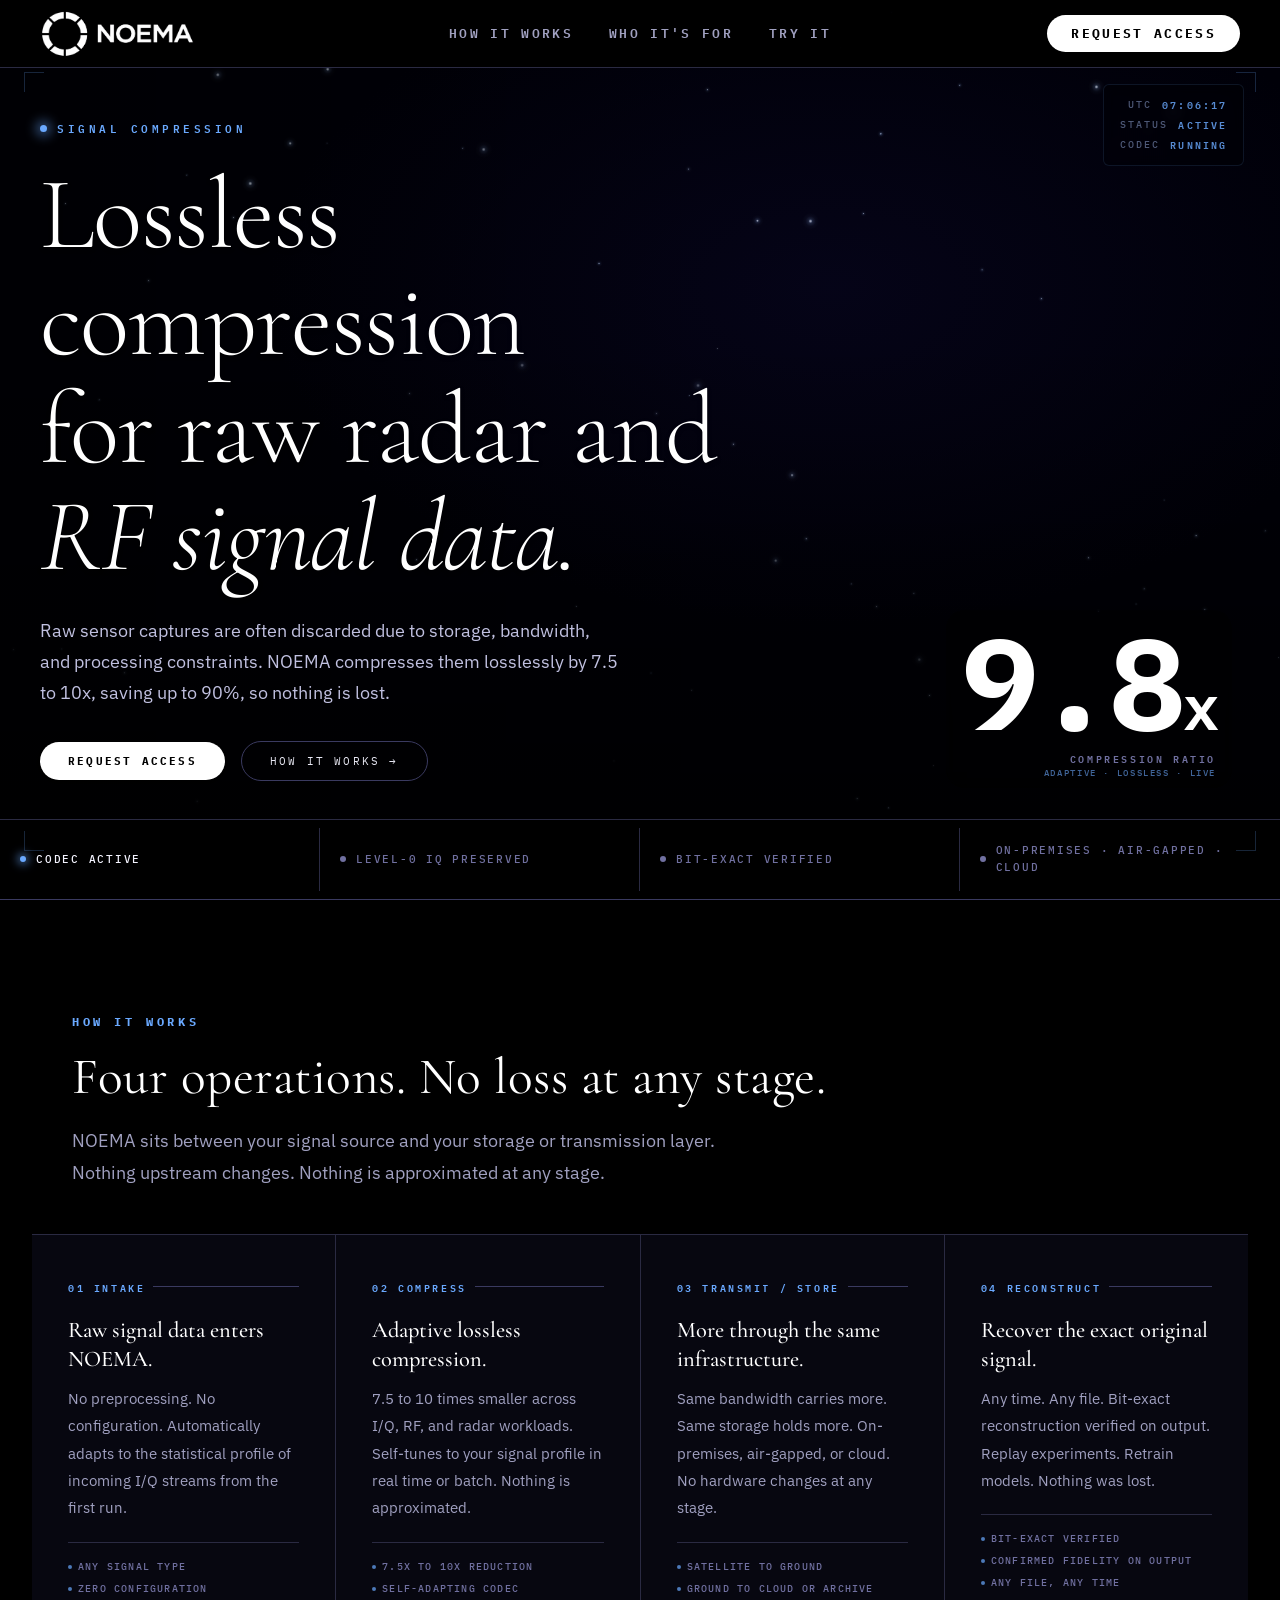
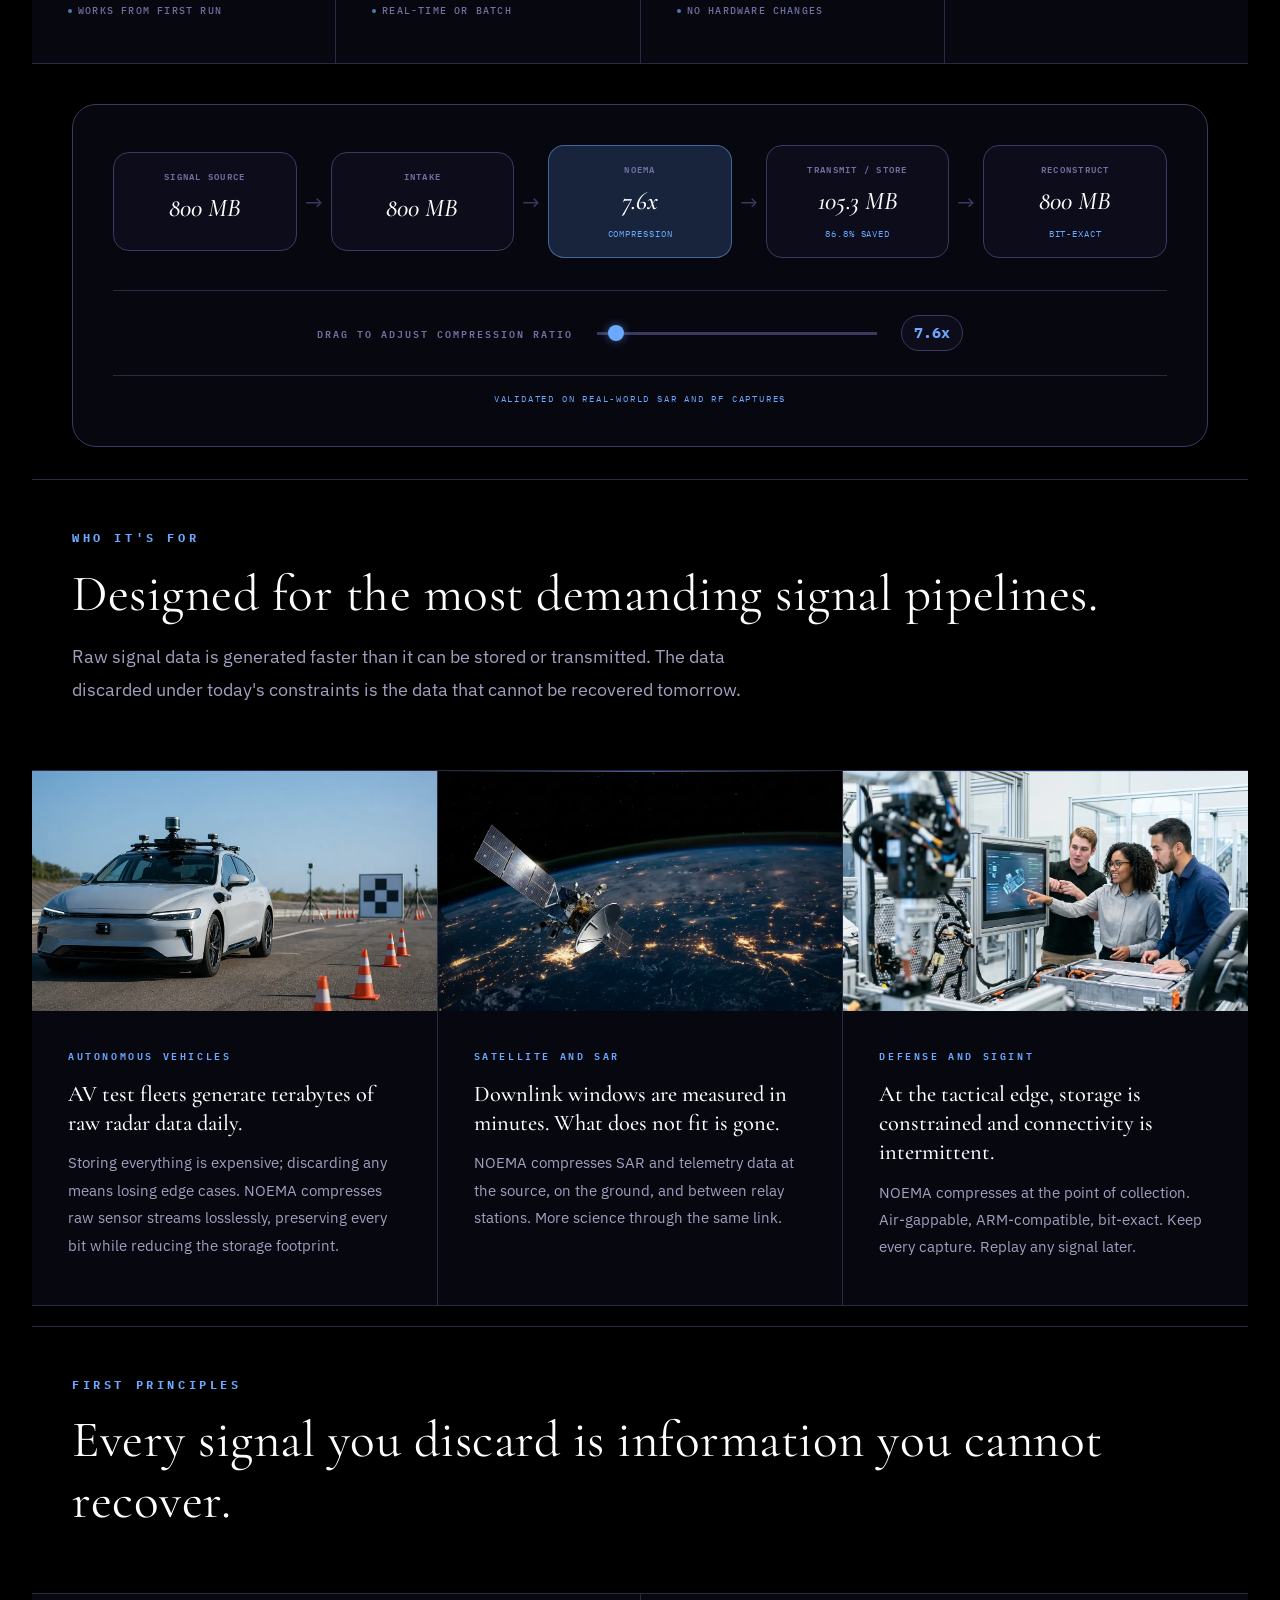
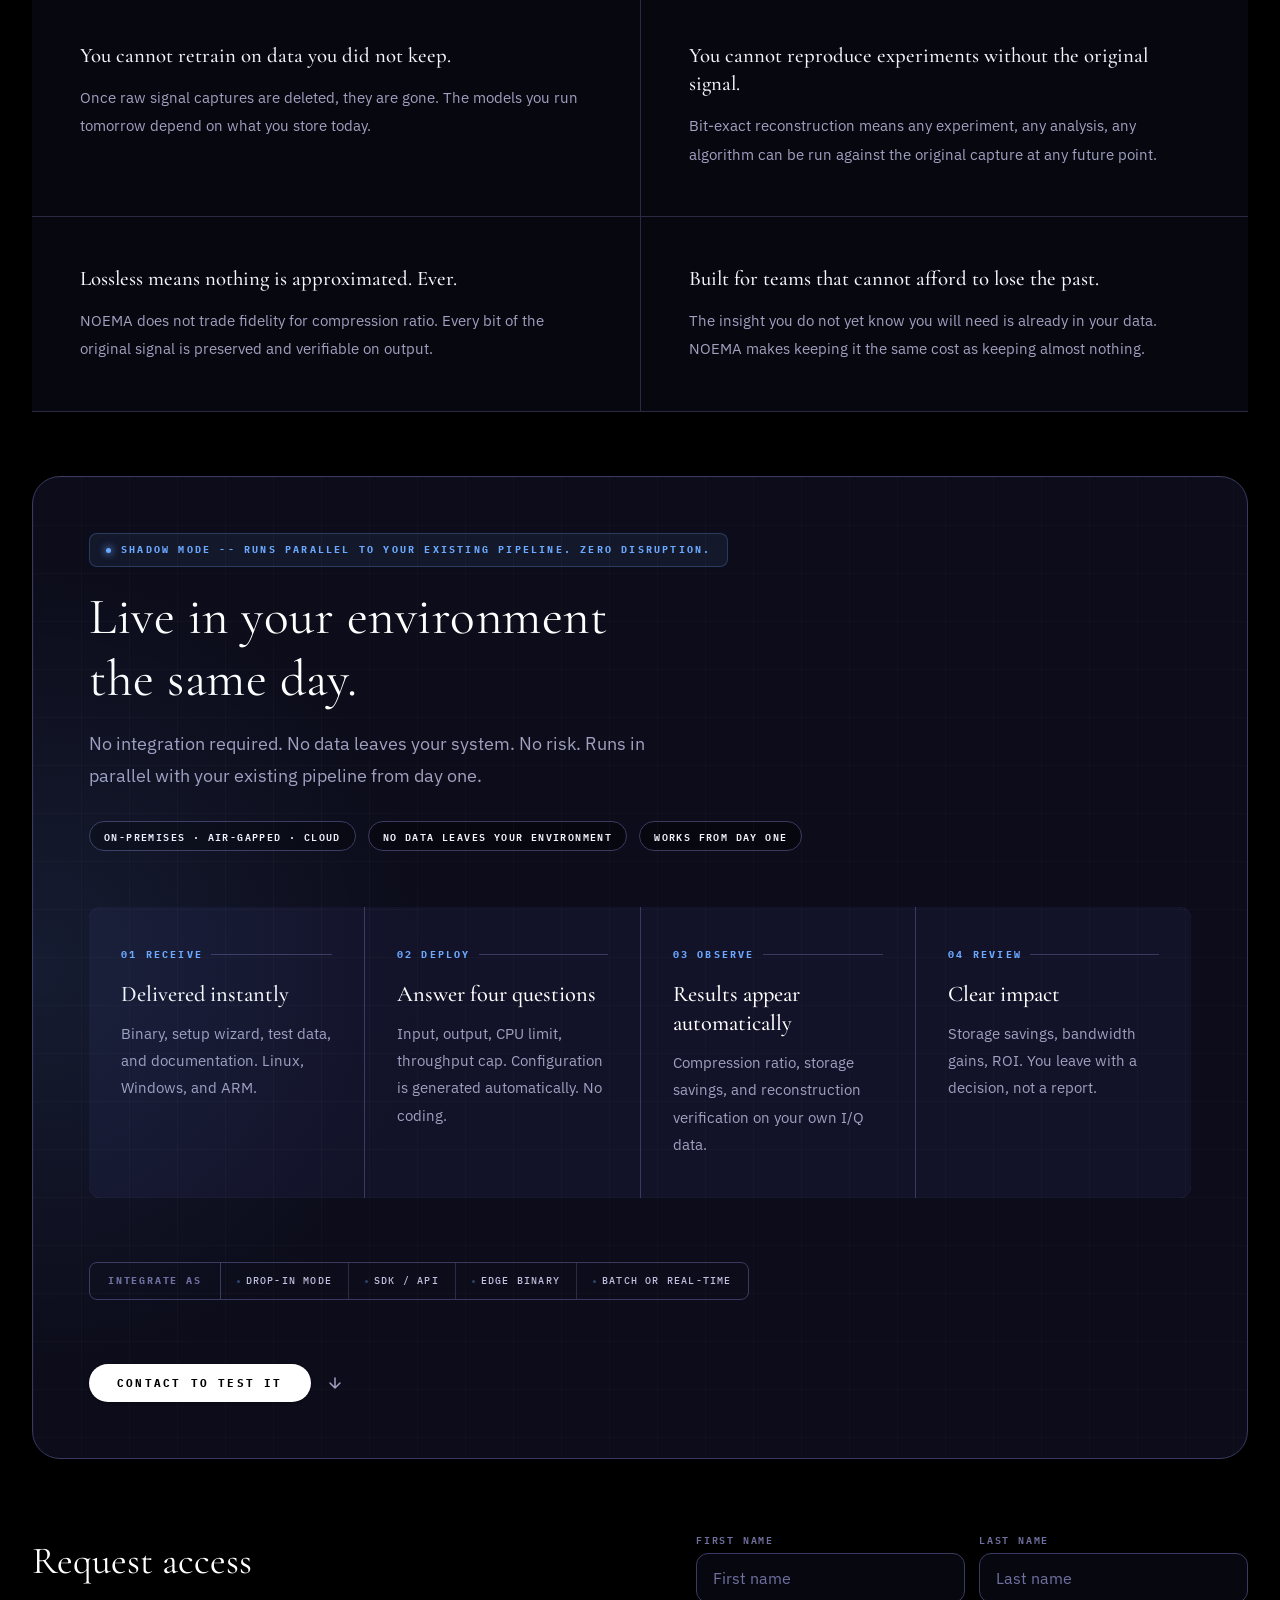
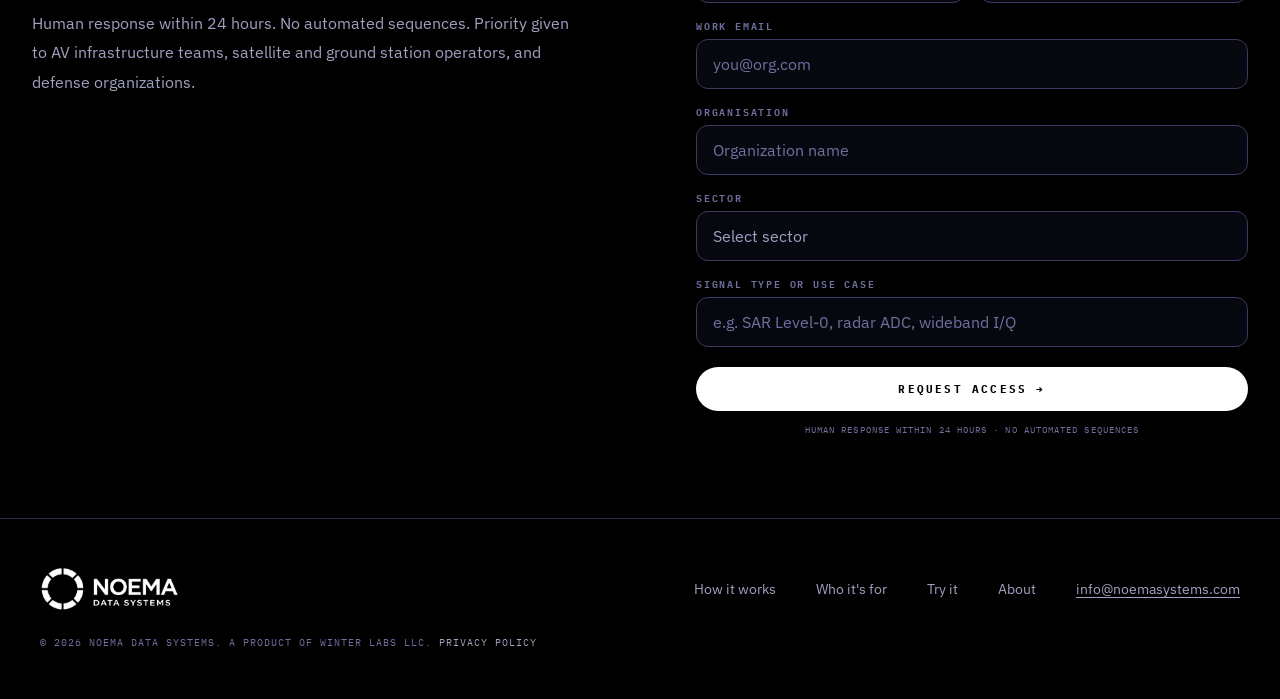
==== commit 0a7c5d5d: "Add favicon and OG image; update all SEO meta tags" ====
--- a/index.html
+++ b/index.html
@@ -3,7 +3,31 @@
 <head>
 <meta charset="UTF-8">
 <meta name="viewport" content="width=device-width, initial-scale=1.0, viewport-fit=cover">
-<title>NOEMA -- Lossless Signal Compression</title>
+
+<!-- Primary SEO -->
+<title>NOEMA Data Systems | Lossless Compression for Radar, RF & SAR Data</title>
+<meta name="description" content="NOEMA compresses radar, RF, and SAR data losslessly by 7.5–10x, preserving bit-exact signal fidelity with no changes to existing pipelines.">
+<link rel="canonical" href="https://noemasystems.com/">
+
+<!-- Favicon (tab icon) -->
+<link rel="icon" type="image/png" href="images/noema_favicon.png">
+<link rel="apple-touch-icon" href="images/noema_favicon.png">
+
+<!-- Open Graph (Google rich results, LinkedIn, Slack previews) -->
+<meta property="og:type" content="website">
+<meta property="og:url" content="https://noemasystems.com/">
+<meta property="og:title" content="NOEMA Data Systems | Lossless Compression for Radar, RF & SAR Data">
+<meta property="og:description" content="NOEMA compresses radar, RF, and SAR data losslessly by 7.5–10x, preserving bit-exact signal fidelity with no changes to existing pipelines.">
+<meta property="og:image" content="https://noemasystems.com/images/noema_og.png">
+<meta property="og:image:width" content="1200">
+<meta property="og:image:height" content="630">
+<meta property="og:site_name" content="NOEMA Data Systems">
+
+<!-- Twitter / X card -->
+<meta name="twitter:card" content="summary_large_image">
+<meta name="twitter:title" content="NOEMA Data Systems | Lossless Compression for Radar, RF & SAR Data">
+<meta name="twitter:description" content="NOEMA compresses radar, RF, and SAR data losslessly by 7.5–10x, preserving bit-exact signal fidelity with no changes to existing pipelines.">
+<meta name="twitter:image" content="https://noemasystems.com/images/noema_og.png">
 <link rel="preconnect" href="https://fonts.googleapis.com">
 <link rel="preconnect" href="https://fonts.gstatic.com" crossorigin>
 <link href="https://fonts.googleapis.com/css2?family=Cormorant+Garamond:ital,wght@0,300;0,400;1,300;1,400&family=IBM+Plex+Mono:wght@400;500;600;700&family=IBM+Plex+Sans:wght@400;500;600;700&display=swap" rel="stylesheet">
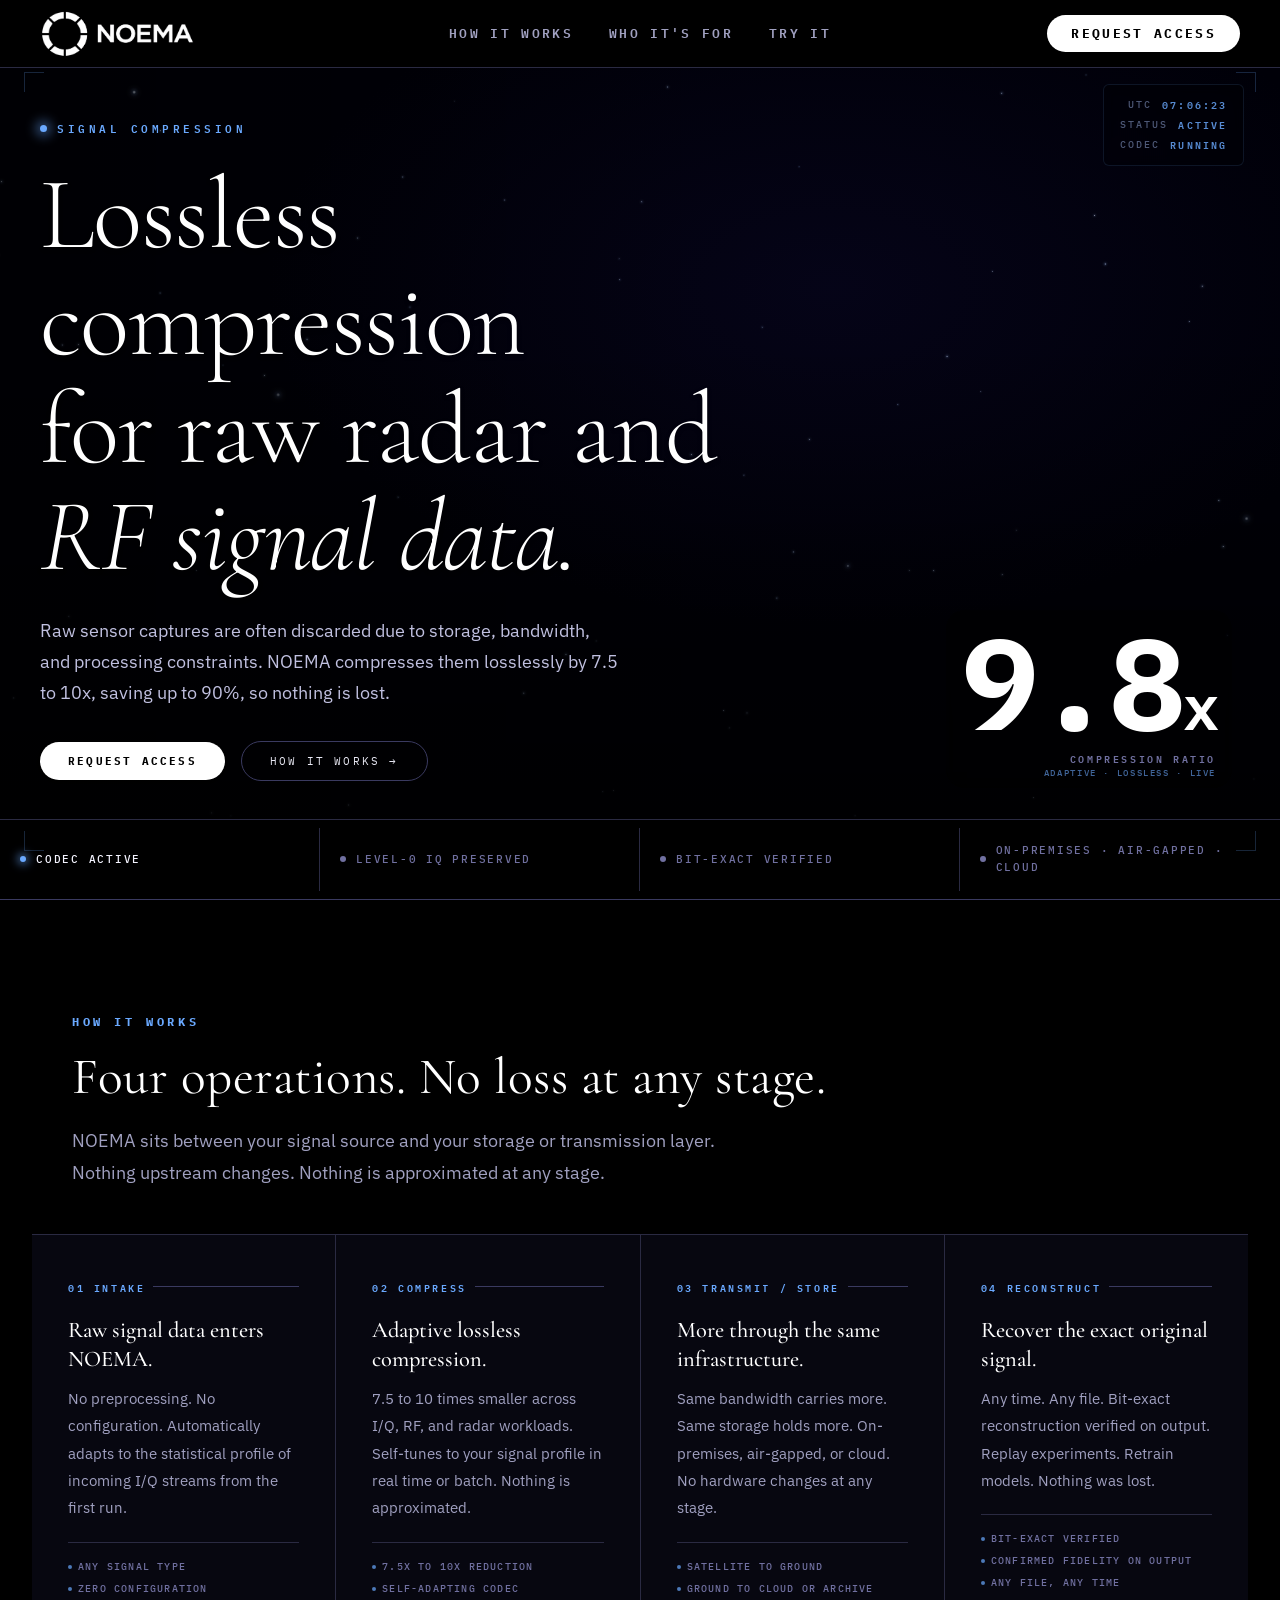
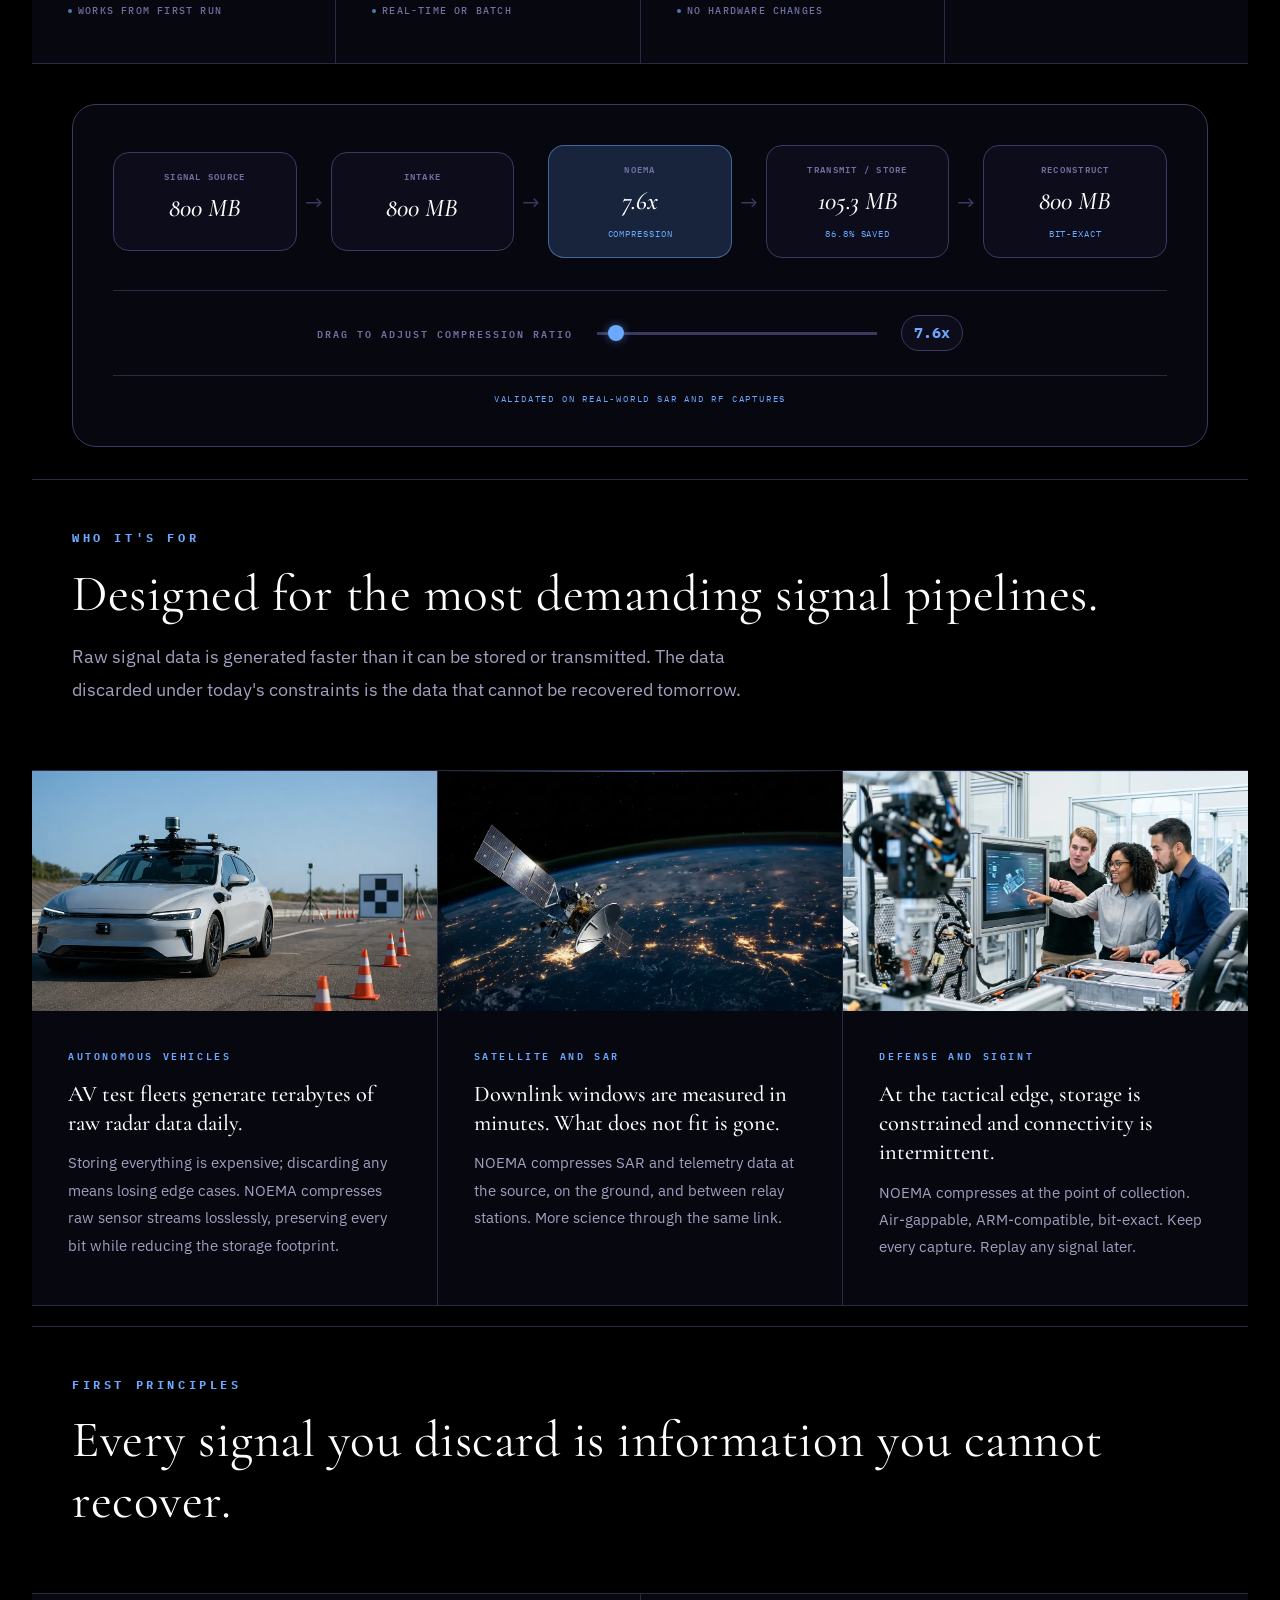
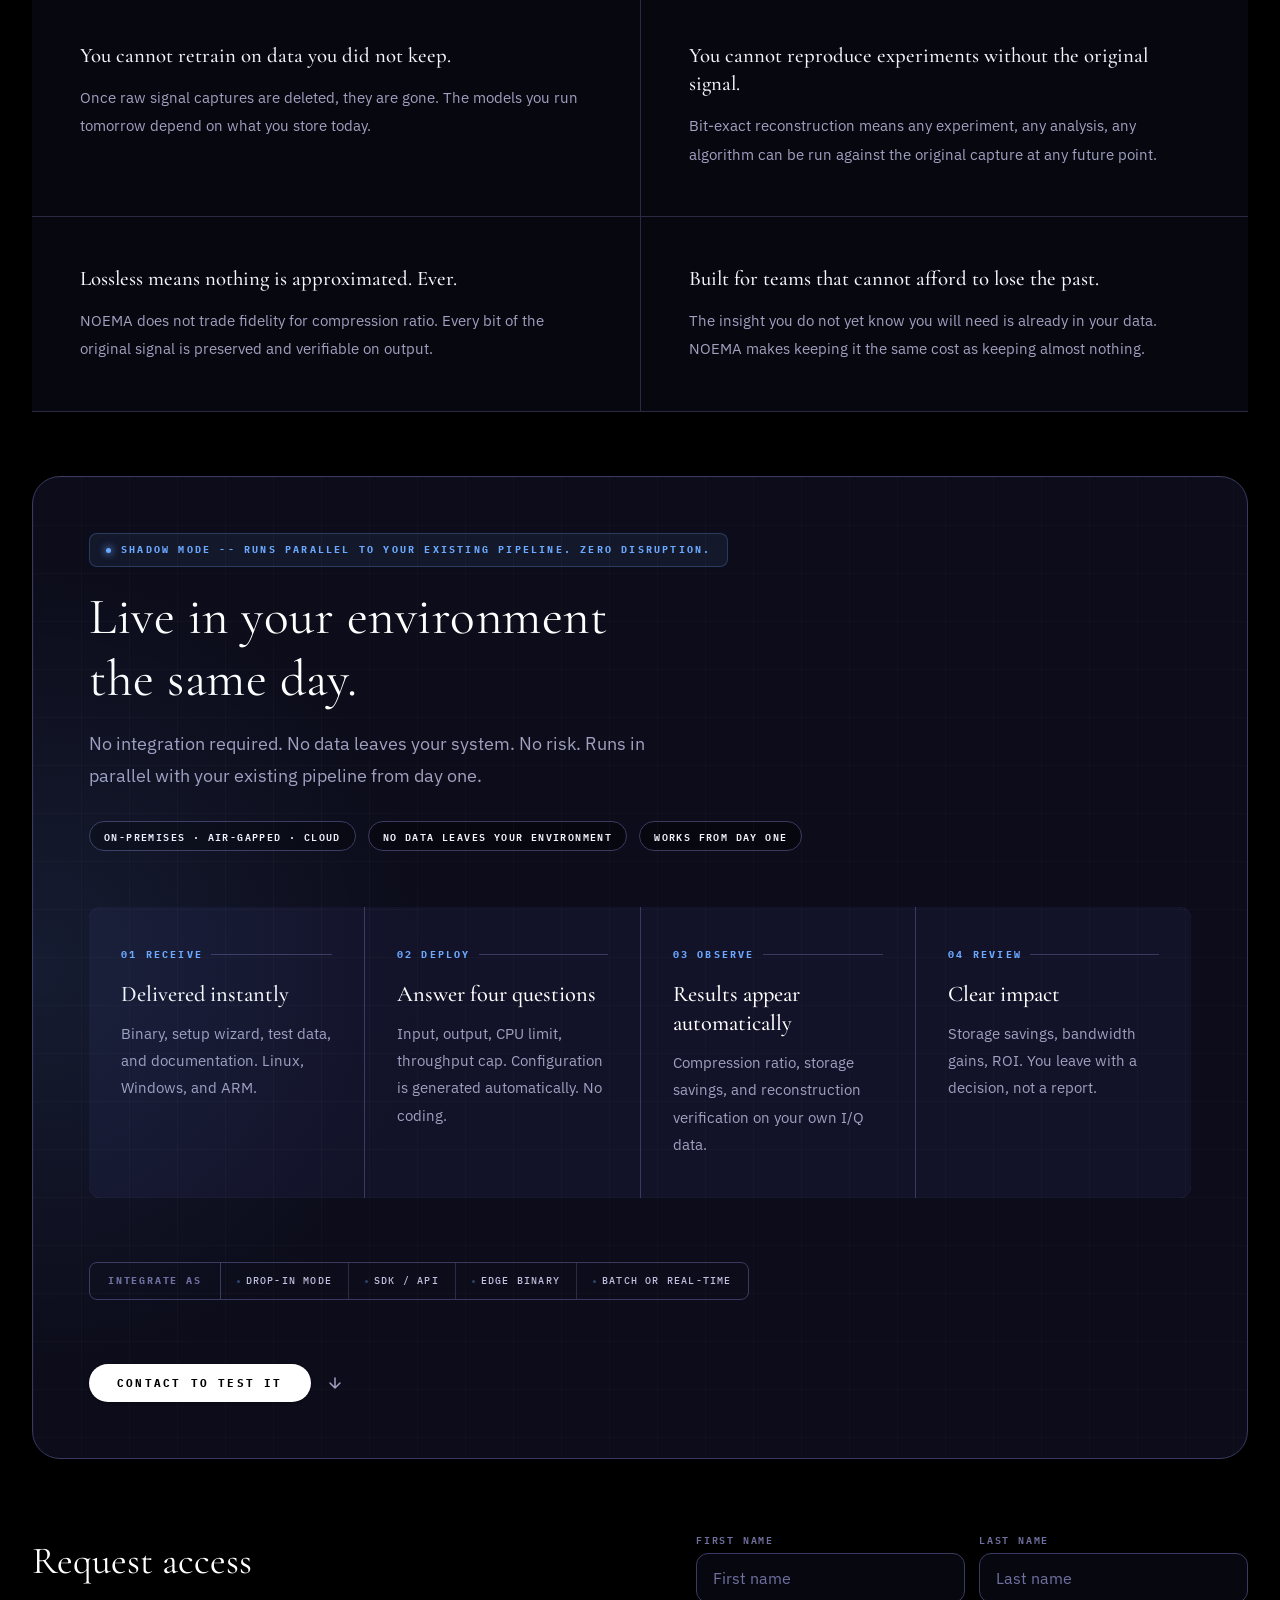
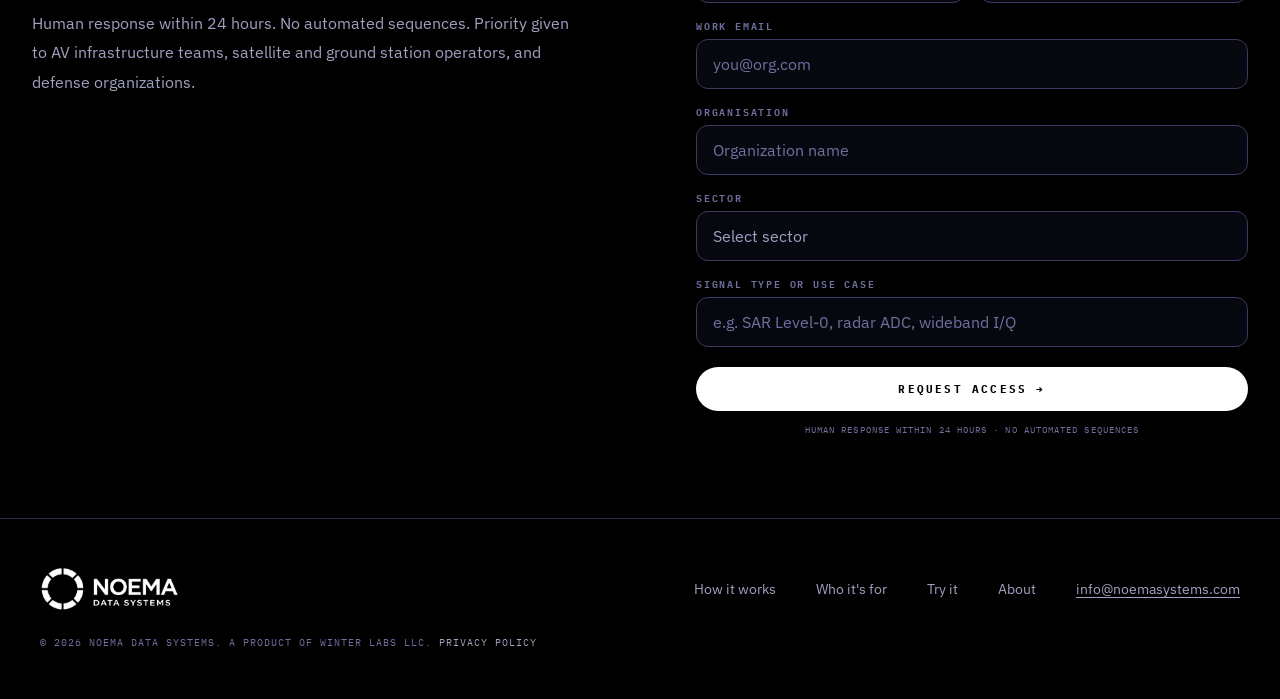
==== commit ac9d2905: "Add Google Search Console verification tag" ====
--- a/index.html
+++ b/index.html
@@ -7,6 +7,7 @@
 <!-- Primary SEO -->
 <title>NOEMA Data Systems | Lossless Compression for Radar, RF & SAR Data</title>
 <meta name="description" content="NOEMA compresses radar, RF, and SAR data losslessly by 7.5–10x, preserving bit-exact signal fidelity with no changes to existing pipelines.">
+<meta name="google-site-verification" content="BHL0DWhGnLd-arw8l7Kx6vkCZDKRUcqgpB3OGjRSbCo" />
 <link rel="canonical" href="https://noemasystems.com/">
 
 <!-- Favicon (tab icon) -->
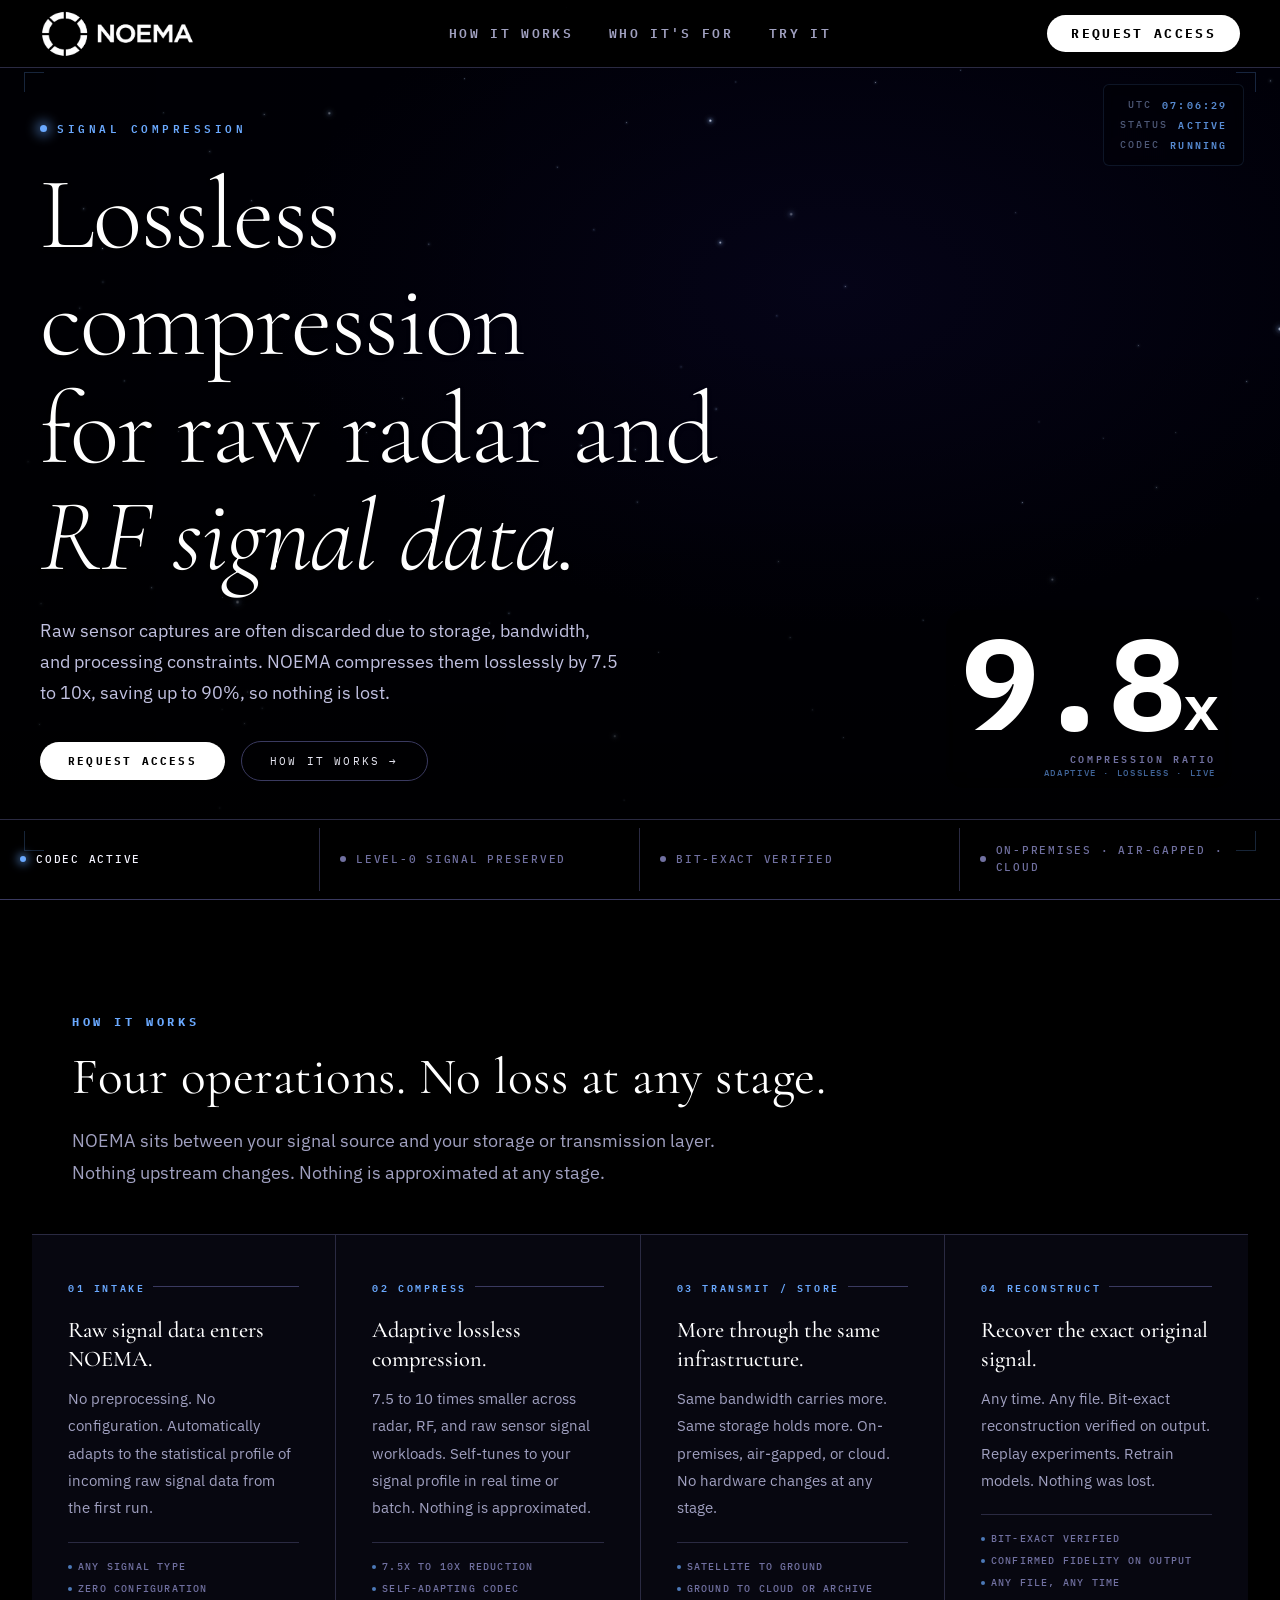
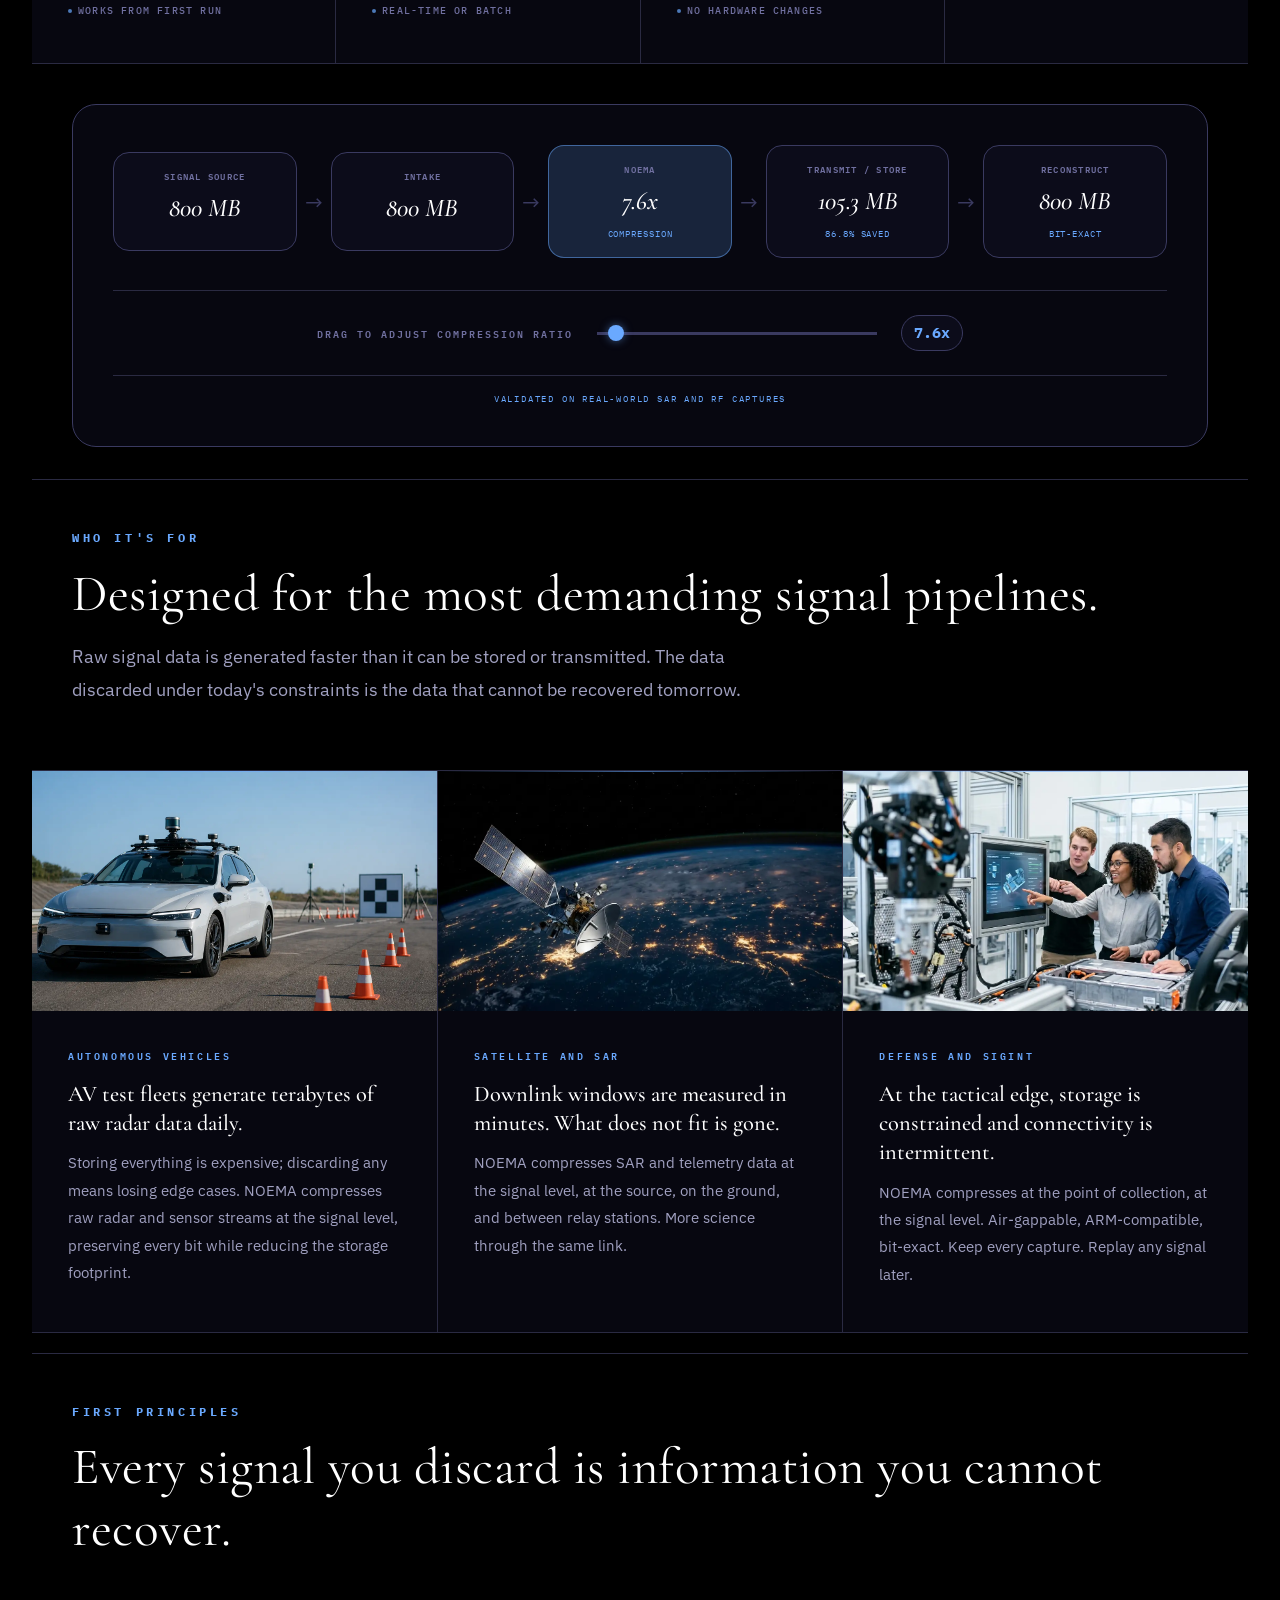
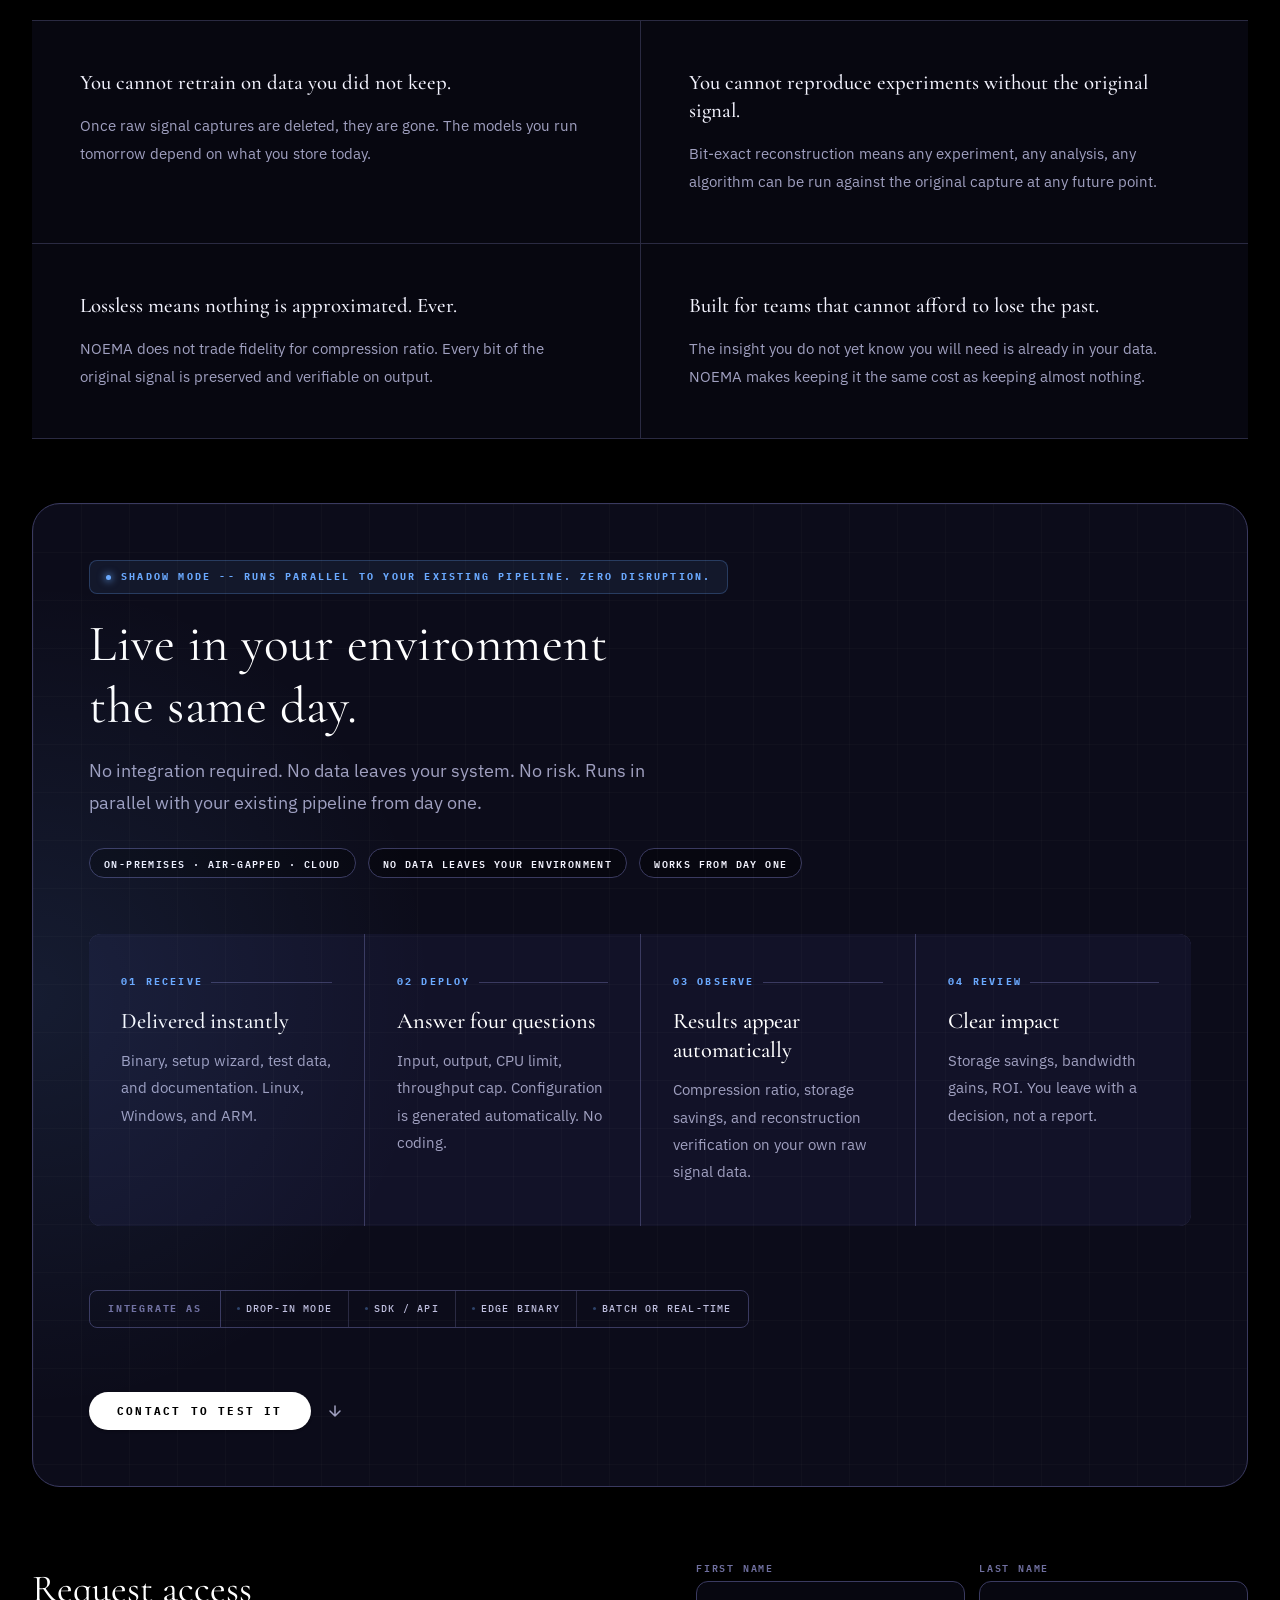
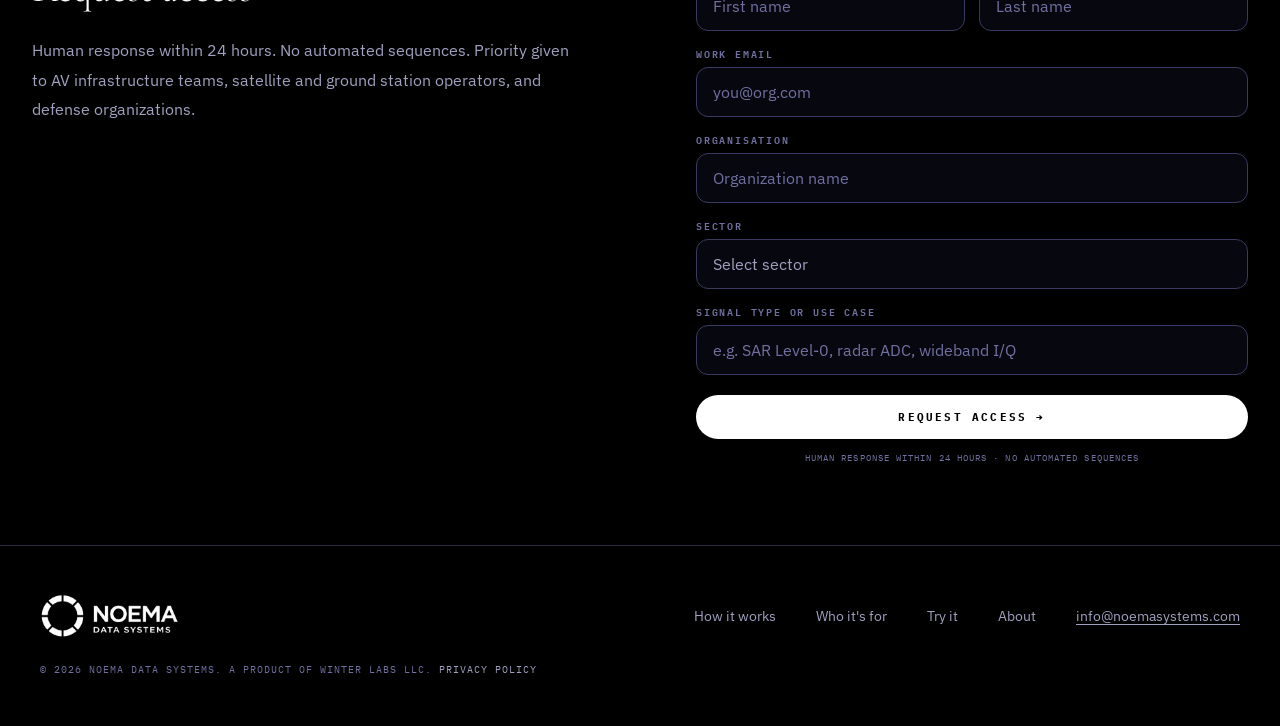
==== commit 44302b63: "Update wording no I/Q" ====
--- a/index.html
+++ b/index.html
@@ -97,7 +97,7 @@
   <div class="hero-bar">
     <div class="hero-bar-track">
       <div class="bar-cell on"><span class="dot-sm live"></span>Codec active</div>
-      <div class="bar-cell"><span class="dot-sm"></span>Level-0 IQ preserved</div>
+      <div class="bar-cell"><span class="dot-sm"></span>Level-0 Signal preserved</div>
       <div class="bar-cell"><span class="dot-sm"></span>Bit-exact verified</div>
       <div class="bar-cell"><span class="dot-sm"></span>On-premises &middot; Air-gapped &middot; Cloud</div>
     </div>
@@ -116,13 +116,13 @@
       <div class="op-card reveal">
         <div class="op-num">01 Intake</div>
         <div class="op-title">Raw signal data enters NOEMA.</div>
-        <p class="op-desc">No preprocessing. No configuration. Automatically adapts to the statistical profile of incoming I/Q streams from the first run.</p>
+        <p class="op-desc">No preprocessing. No configuration. Automatically adapts to the statistical profile of incoming raw signal data from the first run.</p>
         <div class="op-specs"><span>Any signal type</span><span>Zero configuration</span><span>Works from first run</span></div>
       </div>
       <div class="op-card reveal">
         <div class="op-num">02 Compress</div>
         <div class="op-title">Adaptive lossless compression.</div>
-        <p class="op-desc">7.5 to 10 times smaller across I/Q, RF, and radar workloads. Self-tunes to your signal profile in real time or batch. Nothing is approximated.</p>
+        <p class="op-desc">7.5 to 10 times smaller across radar, RF, and raw sensor signal workloads. Self-tunes to your signal profile in real time or batch. Nothing is approximated.</p>
         <div class="op-specs"><span>7.5x to 10x reduction</span><span>Self-adapting codec</span><span>Real-time or batch</span></div>
       </div>
       <div class="op-card reveal">
@@ -184,7 +184,7 @@
         <div class="card-body">
           <div class="card-cat">Autonomous Vehicles</div>
           <div class="card-title">AV test fleets generate terabytes of raw radar data daily.</div>
-          <p class="card-text">Storing everything is expensive; discarding any means losing edge cases. NOEMA compresses raw sensor streams losslessly, preserving every bit while reducing the storage footprint.</p>
+          <p class="card-text">Storing everything is expensive; discarding any means losing edge cases. NOEMA compresses raw radar and sensor streams at the signal level, preserving every bit while reducing the storage footprint.</p>
         </div>
       </div>
       <div class="who-card reveal">
@@ -194,7 +194,7 @@
         <div class="card-body">
           <div class="card-cat">Satellite and SAR</div>
           <div class="card-title">Downlink windows are measured in minutes. What does not fit is gone.</div>
-          <p class="card-text">NOEMA compresses SAR and telemetry data at the source, on the ground, and between relay stations. More science through the same link.</p>
+          <p class="card-text">NOEMA compresses SAR and telemetry data at the signal level, at the source, on the ground, and between relay stations. More science through the same link.</p>
         </div>
       </div>
       <div class="who-card reveal">
@@ -204,7 +204,7 @@
         <div class="card-body">
           <div class="card-cat">Defense and SIGINT</div>
           <div class="card-title">At the tactical edge, storage is constrained and connectivity is intermittent.</div>
-          <p class="card-text">NOEMA compresses at the point of collection. Air-gappable, ARM-compatible, bit-exact. Keep every capture. Replay any signal later.</p>
+          <p class="card-text">NOEMA compresses at the point of collection, at the signal level. Air-gappable, ARM-compatible, bit-exact. Keep every capture. Replay any signal later.</p>
         </div>
       </div>
     </div>
@@ -247,7 +247,7 @@
       <div class="tryit-steps">
         <div class="tryit-step"><div class="ts-num">01 Receive</div><div class="ts-title">Delivered instantly</div><p class="ts-body">Binary, setup wizard, test data, and documentation. Linux, Windows, and ARM.</p></div>
         <div class="tryit-step"><div class="ts-num">02 Deploy</div><div class="ts-title">Answer four questions</div><p class="ts-body">Input, output, CPU limit, throughput cap. Configuration is generated automatically. No coding.</p></div>
-        <div class="tryit-step"><div class="ts-num">03 Observe</div><div class="ts-title">Results appear automatically</div><p class="ts-body">Compression ratio, storage savings, and reconstruction verification on your own I/Q data.</p></div>
+        <div class="tryit-step"><div class="ts-num">03 Observe</div><div class="ts-title">Results appear automatically</div><p class="ts-body">Compression ratio, storage savings, and reconstruction verification on your own raw signal data.</p></div>
         <div class="tryit-step"><div class="ts-num">04 Review</div><div class="ts-title">Clear impact</div><p class="ts-body">Storage savings, bandwidth gains, ROI. You leave with a decision, not a report.</p></div>
       </div>
       <div class="deploy-row">
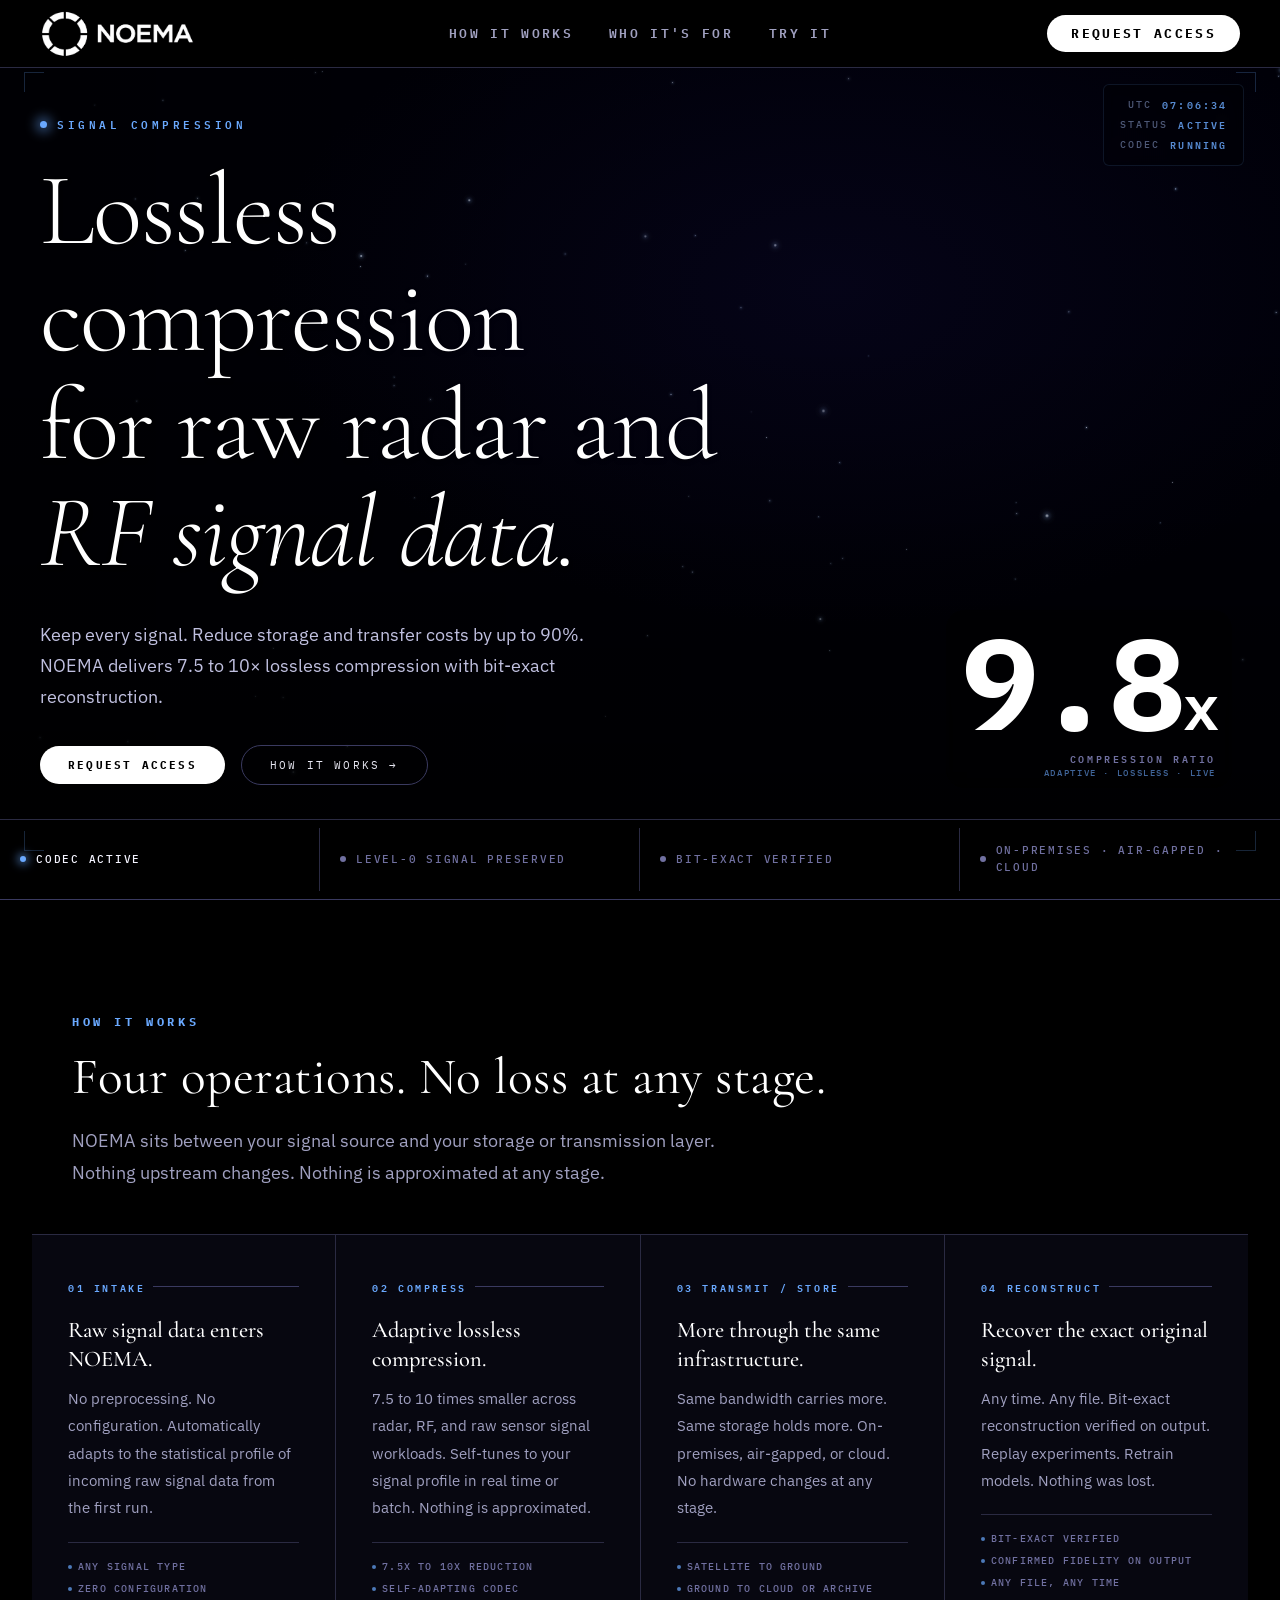
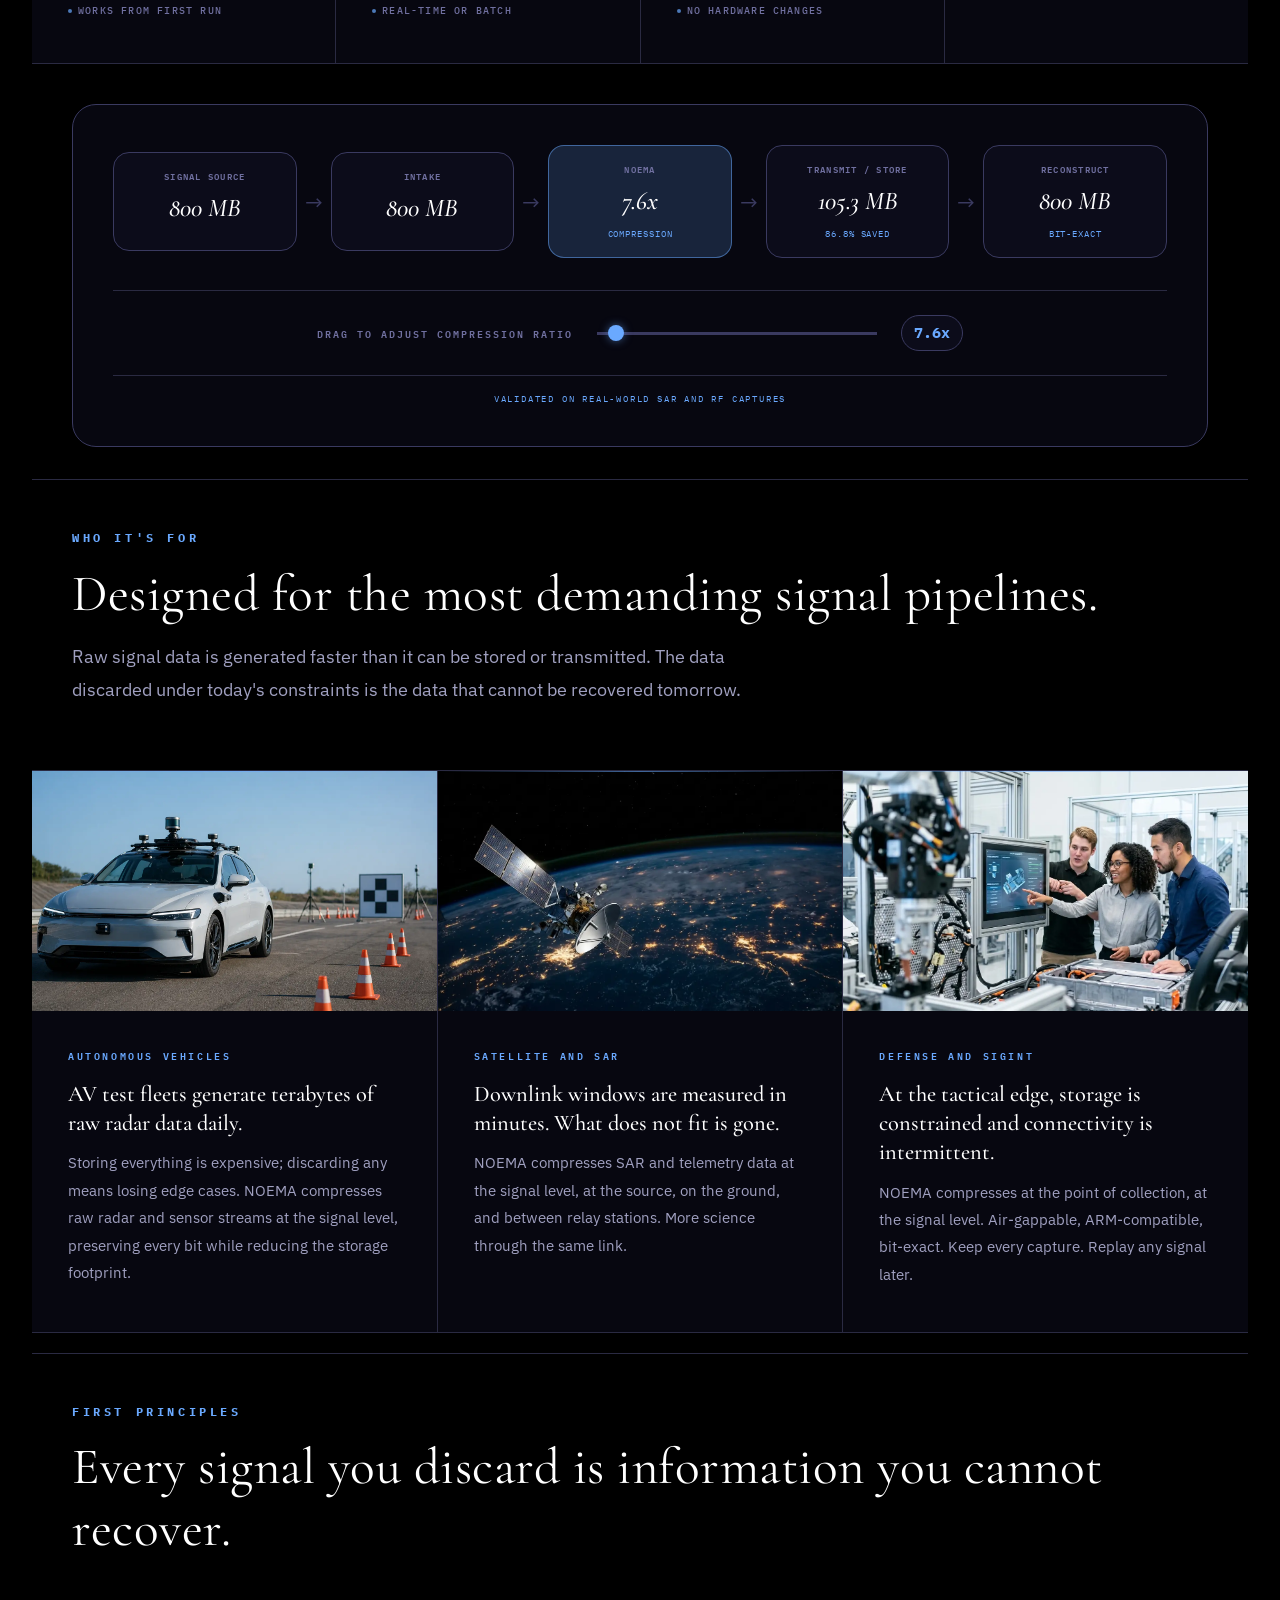
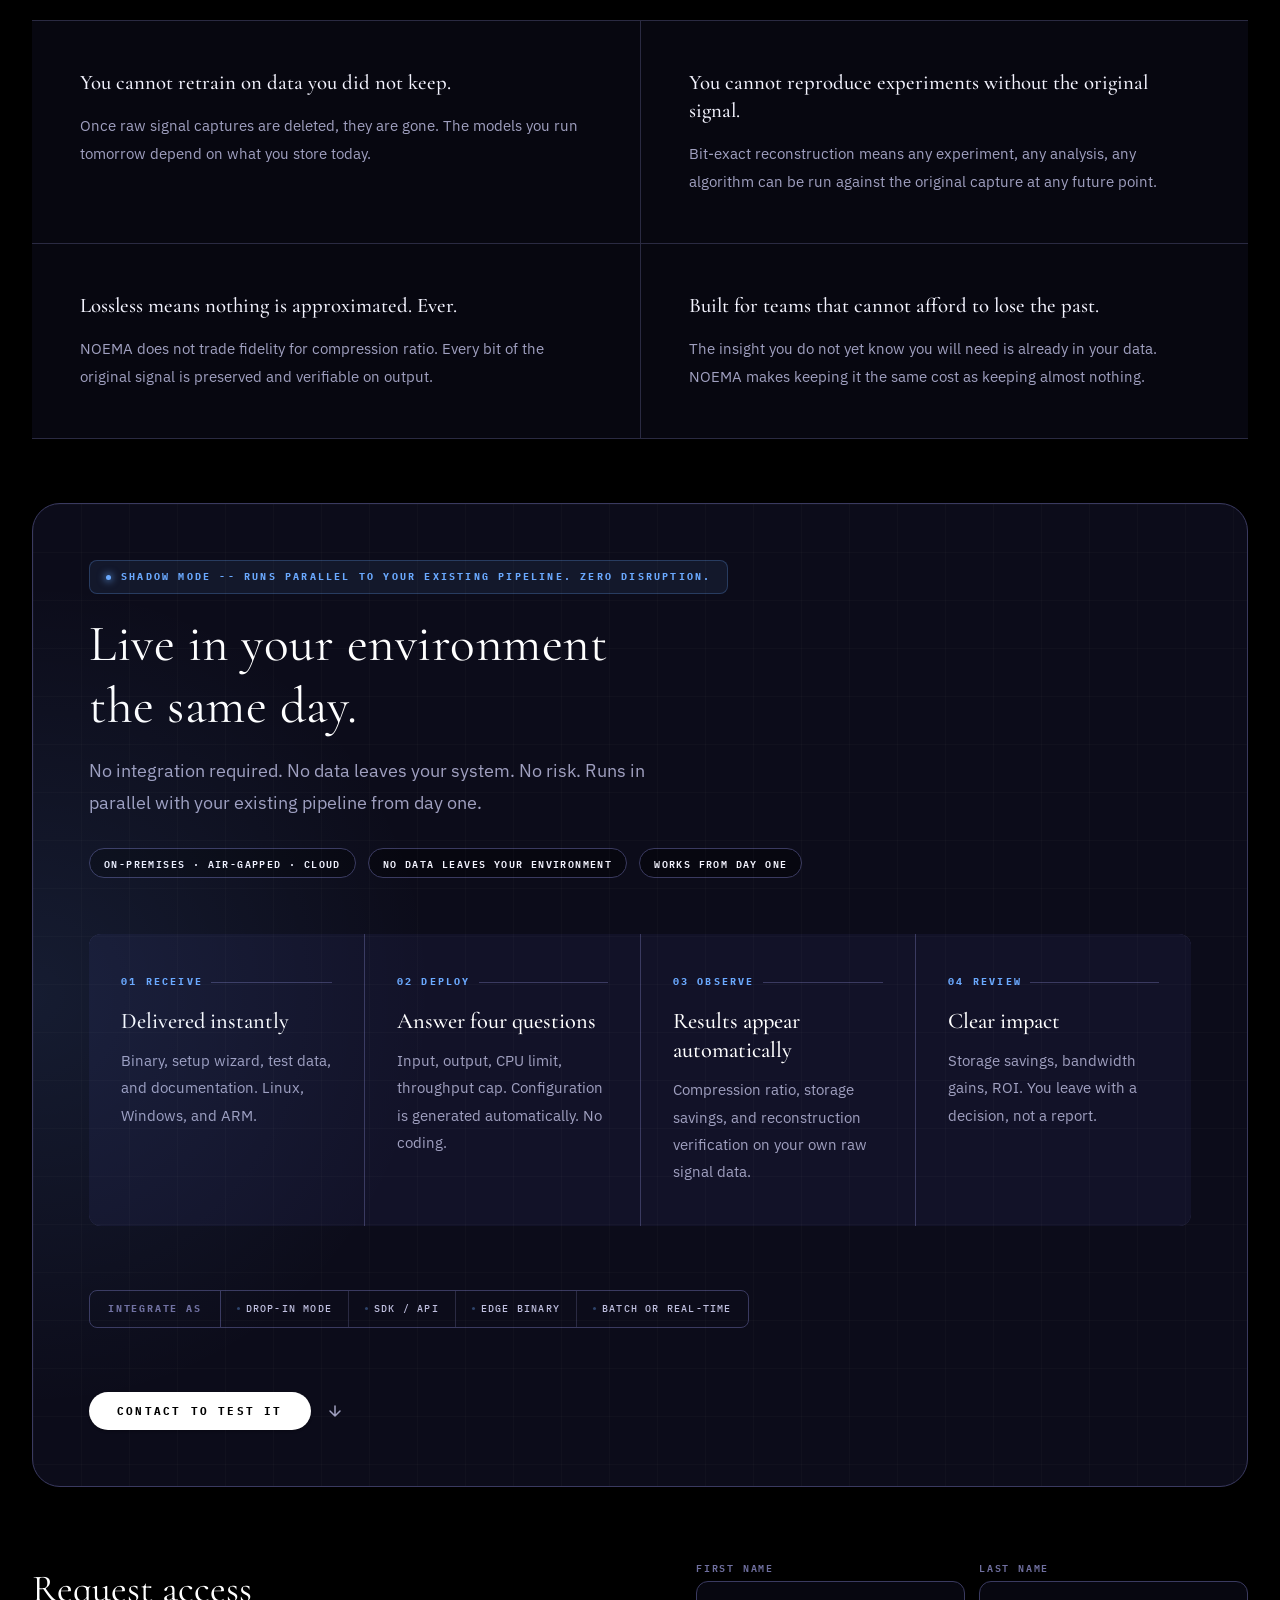
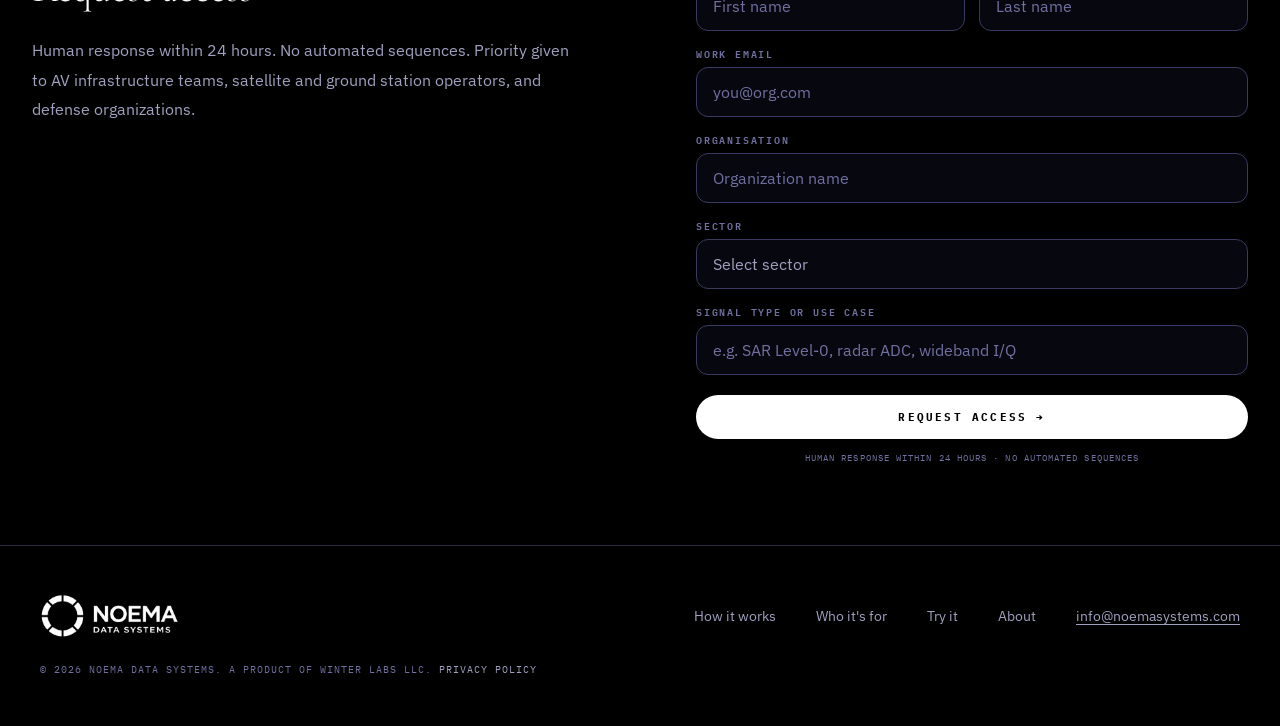
==== commit 0acfd56f: "Update wording hero" ====
--- a/index.html
+++ b/index.html
@@ -81,7 +81,9 @@
   <div class="hero-content">
     <div class="hero-badge"><span class="bdot"></span>Signal Compression</div>
     <h1>Lossless compression<br>for raw radar and<br><em>RF signal data.</em></h1>
-    <p class="hero-sub">Raw sensor captures are often discarded due to storage, bandwidth, and processing constraints. NOEMA compresses them losslessly by 7.5 to 10x, saving up to 90%, so nothing is lost.</p>
+    <p class="hero-sub"><p class="hero-sub">
+  Keep every signal. Reduce storage and transfer costs by up to 90%. NOEMA delivers 7.5 to 10× lossless compression with bit-exact reconstruction.
+</p></p>
     <div class="hero-actions">
       <button class="btn-white" onclick="document.getElementById('signup').scrollIntoView({behavior:'smooth'})">Request access</button>
       <button class="btn-outline" onclick="document.getElementById('how').scrollIntoView({behavior:'smooth'})">How it works &rarr;</button>
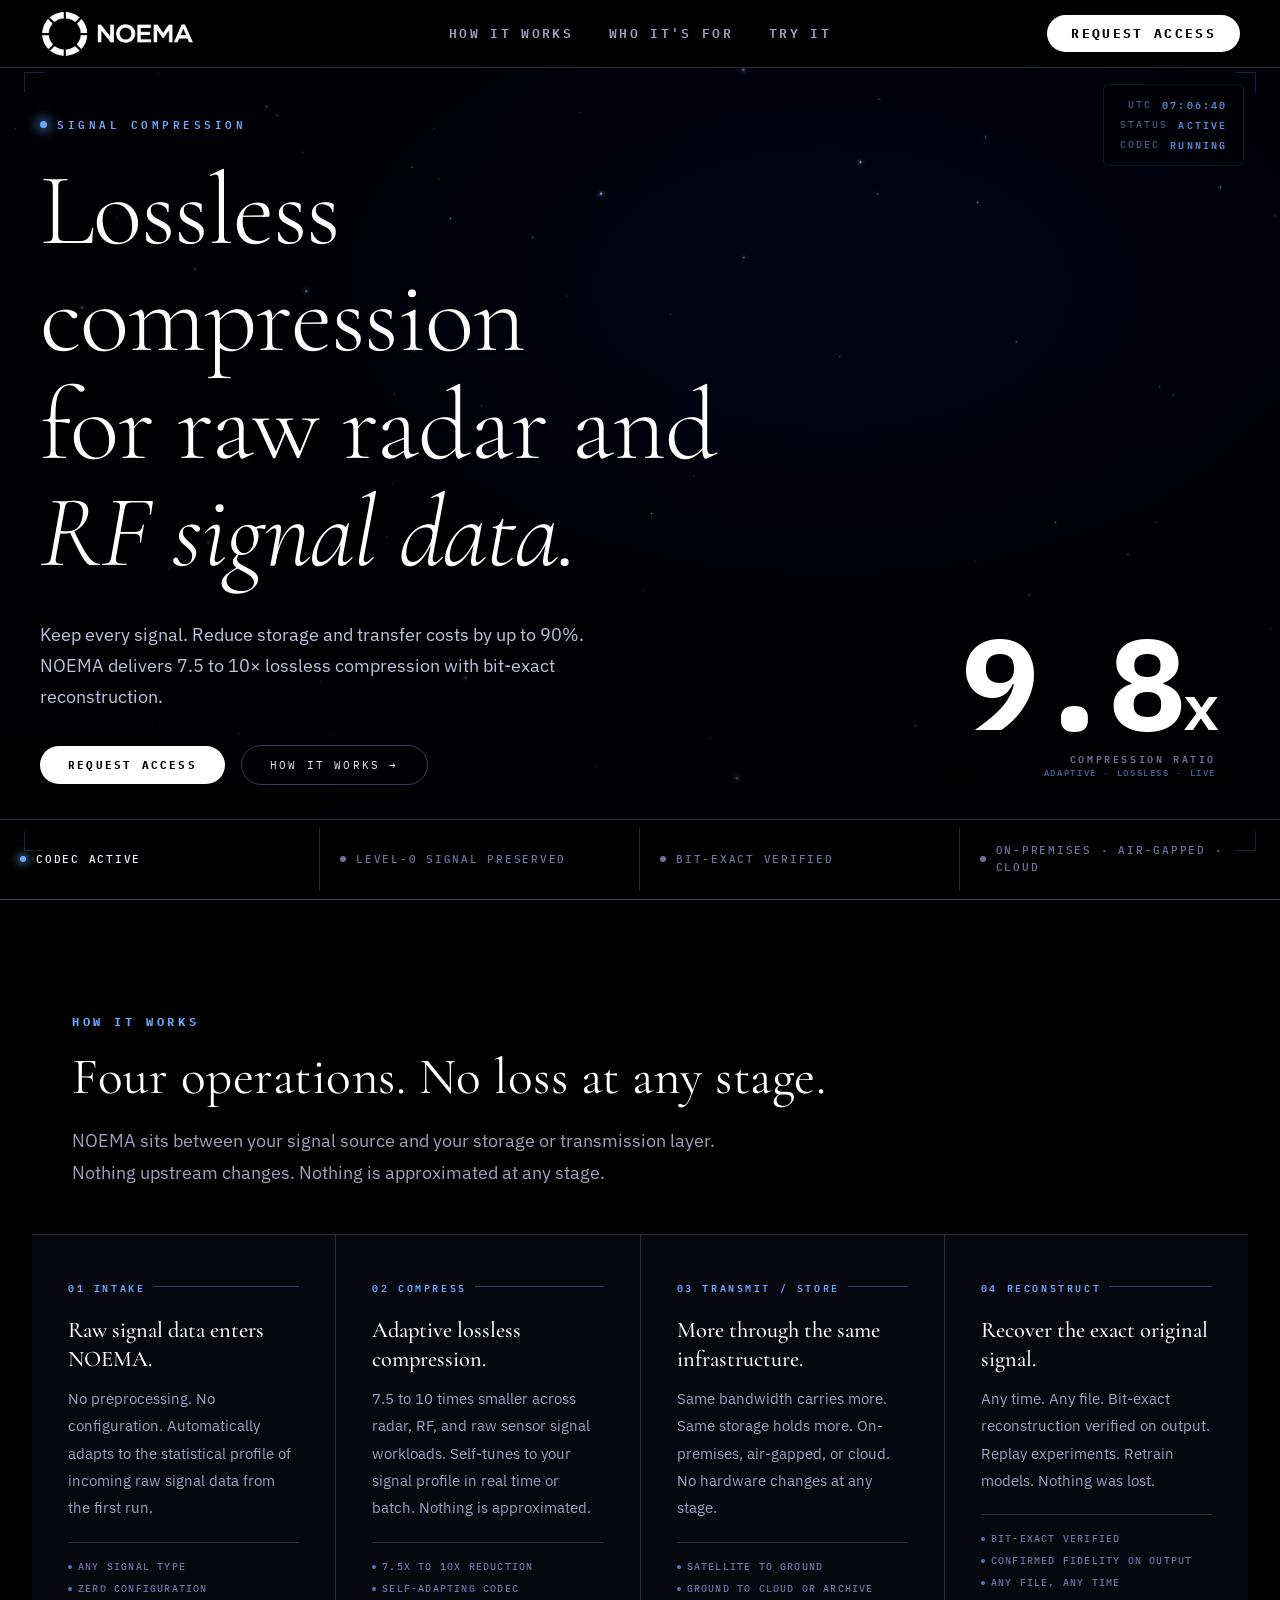
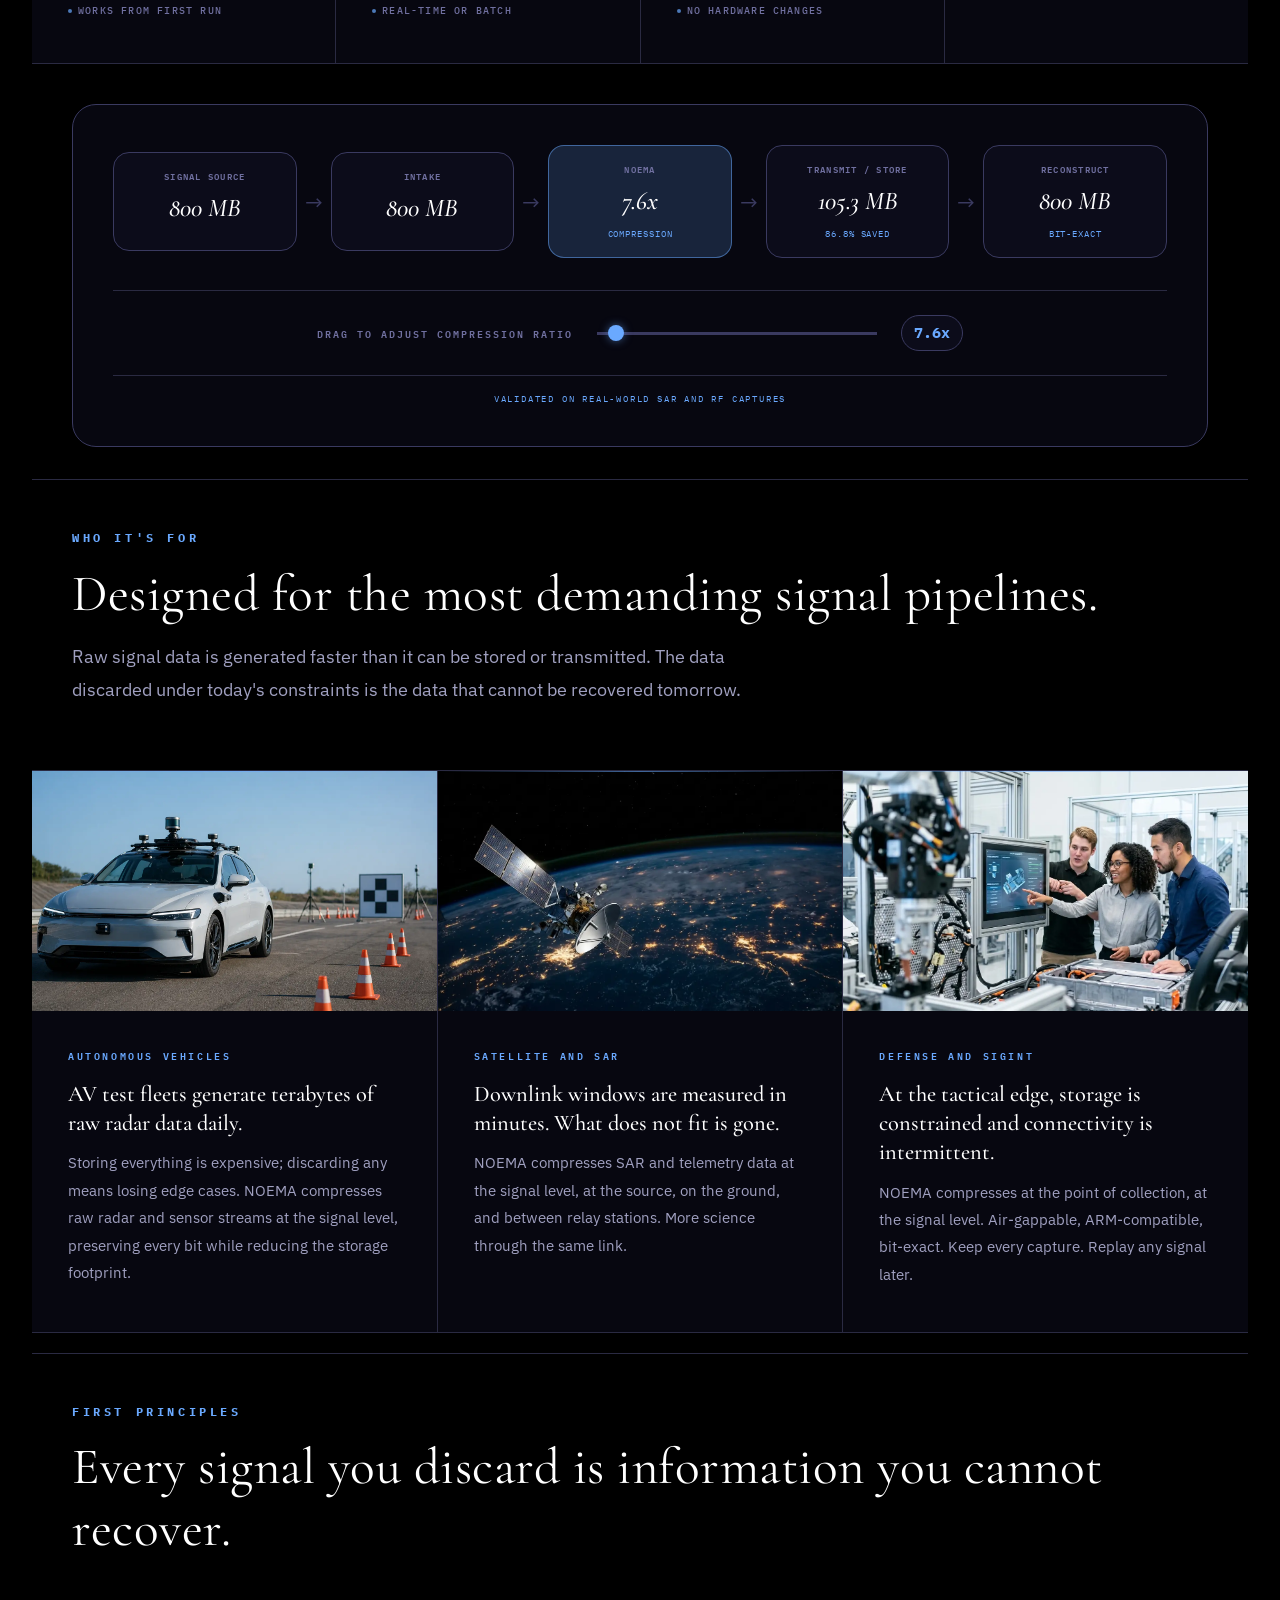
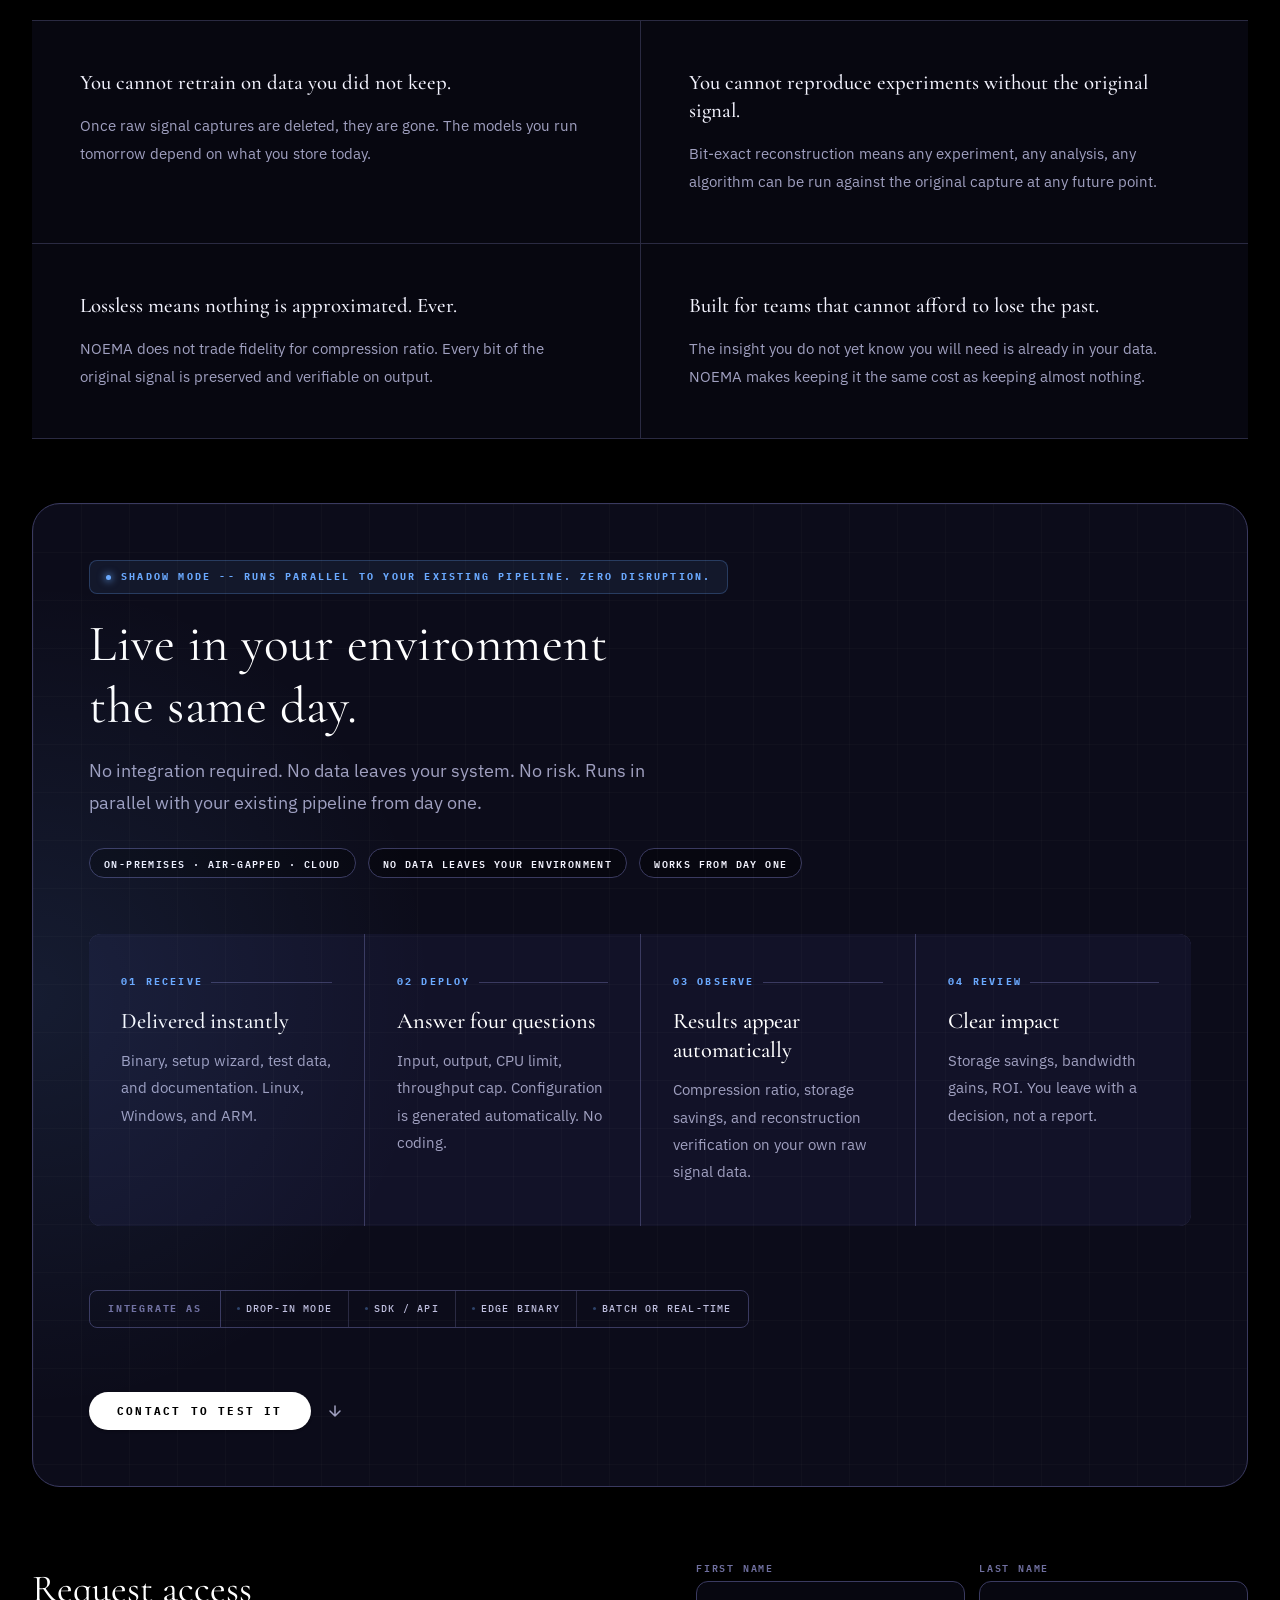
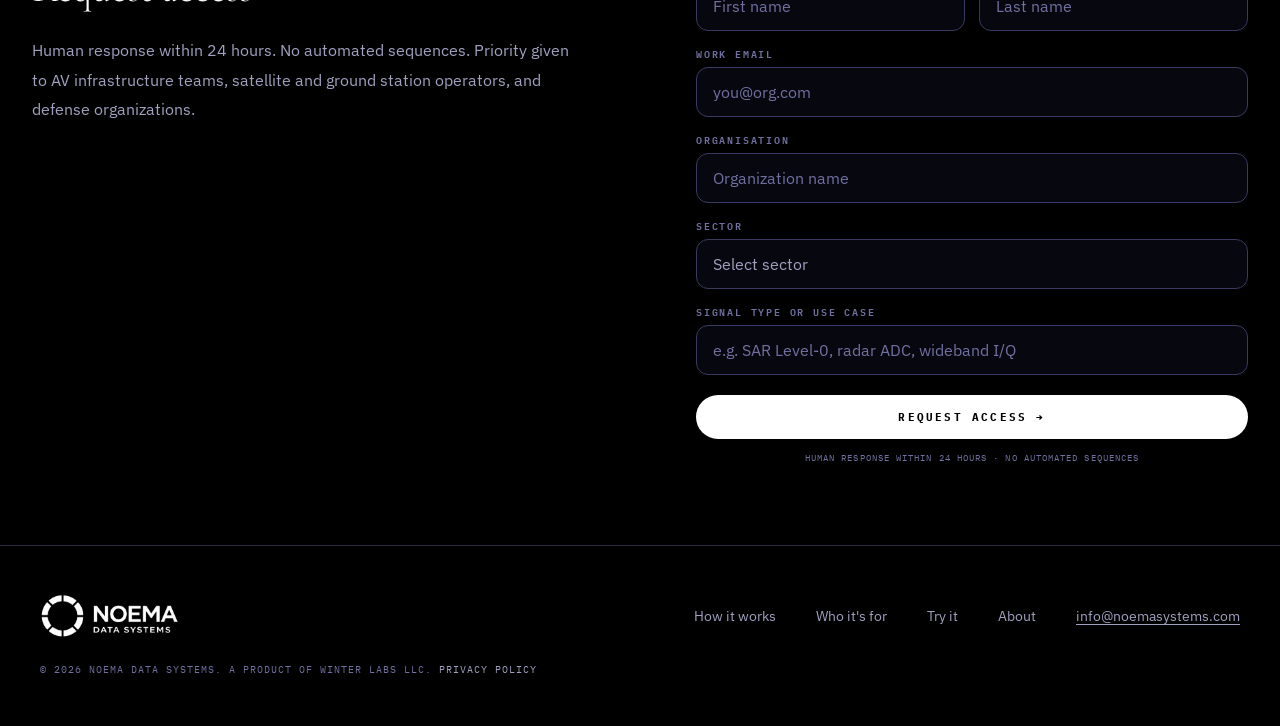
==== commit ab30024c: "Update wording hero spacing" ====
--- a/index.html
+++ b/index.html
@@ -81,9 +81,7 @@
   <div class="hero-content">
     <div class="hero-badge"><span class="bdot"></span>Signal Compression</div>
     <h1>Lossless compression<br>for raw radar and<br><em>RF signal data.</em></h1>
-    <p class="hero-sub"><p class="hero-sub">
-  Keep every signal. Reduce storage and transfer costs by up to 90%. NOEMA delivers 7.5 to 10× lossless compression with bit-exact reconstruction.
-</p></p>
+    <p class="hero-sub"><p class="hero-sub"> Keep every signal. Reduce storage and transfer costs by up to 90%. NOEMA delivers 7.5 to 10× lossless compression with bit-exact reconstruction. </p></p>
     <div class="hero-actions">
       <button class="btn-white" onclick="document.getElementById('signup').scrollIntoView({behavior:'smooth'})">Request access</button>
       <button class="btn-outline" onclick="document.getElementById('how').scrollIntoView({behavior:'smooth'})">How it works &rarr;</button>
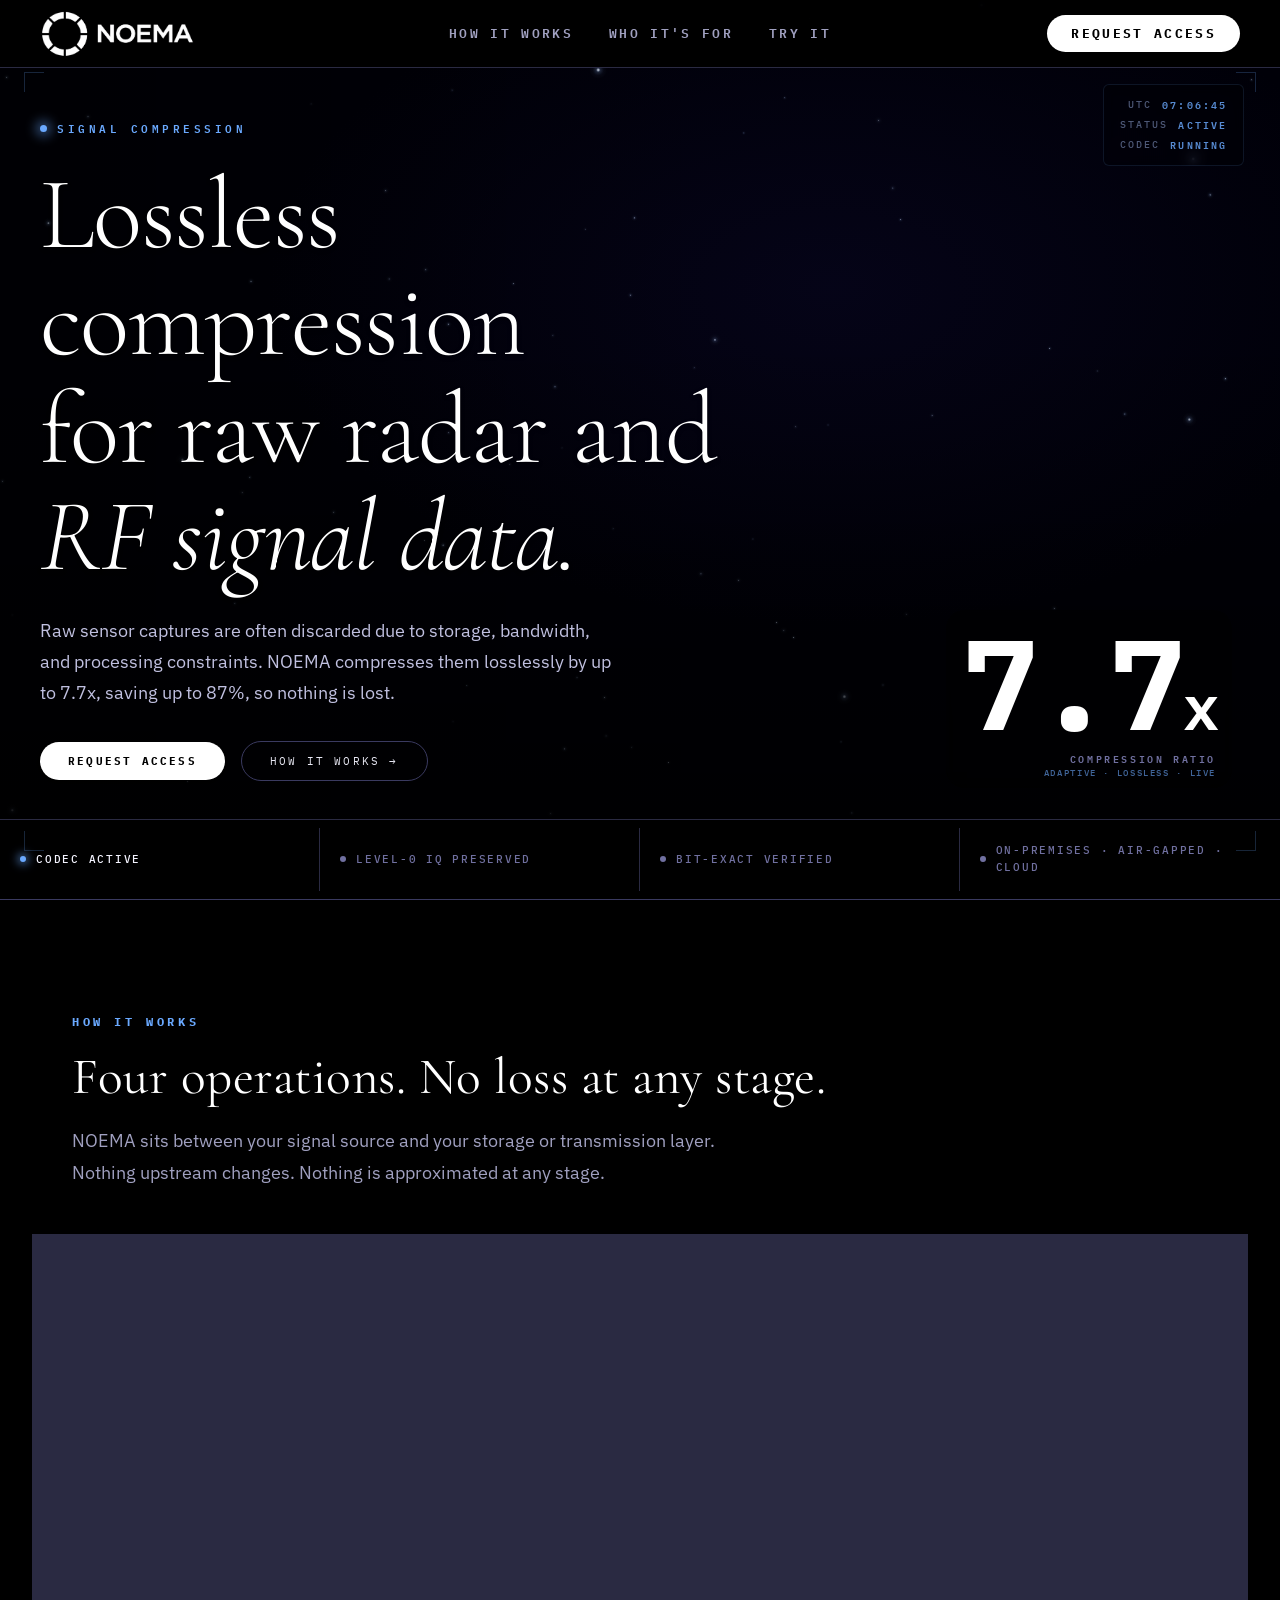
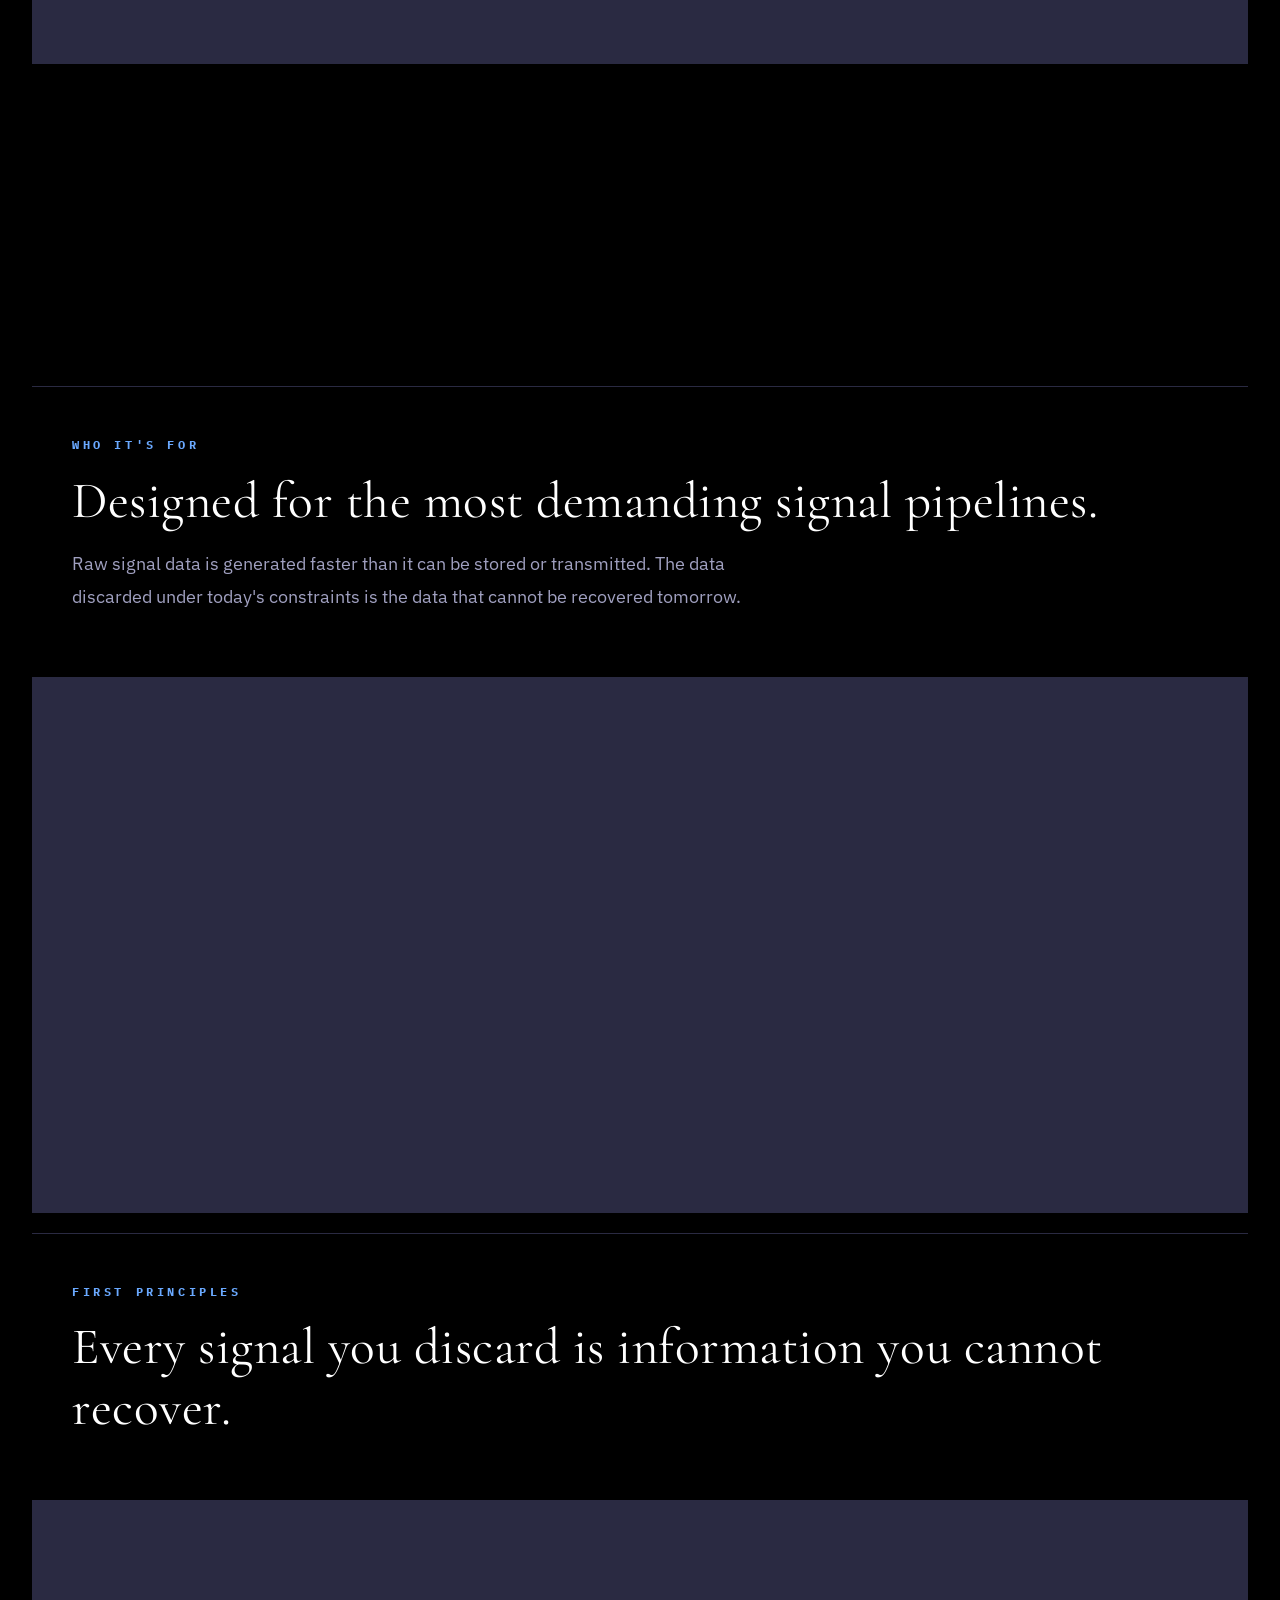
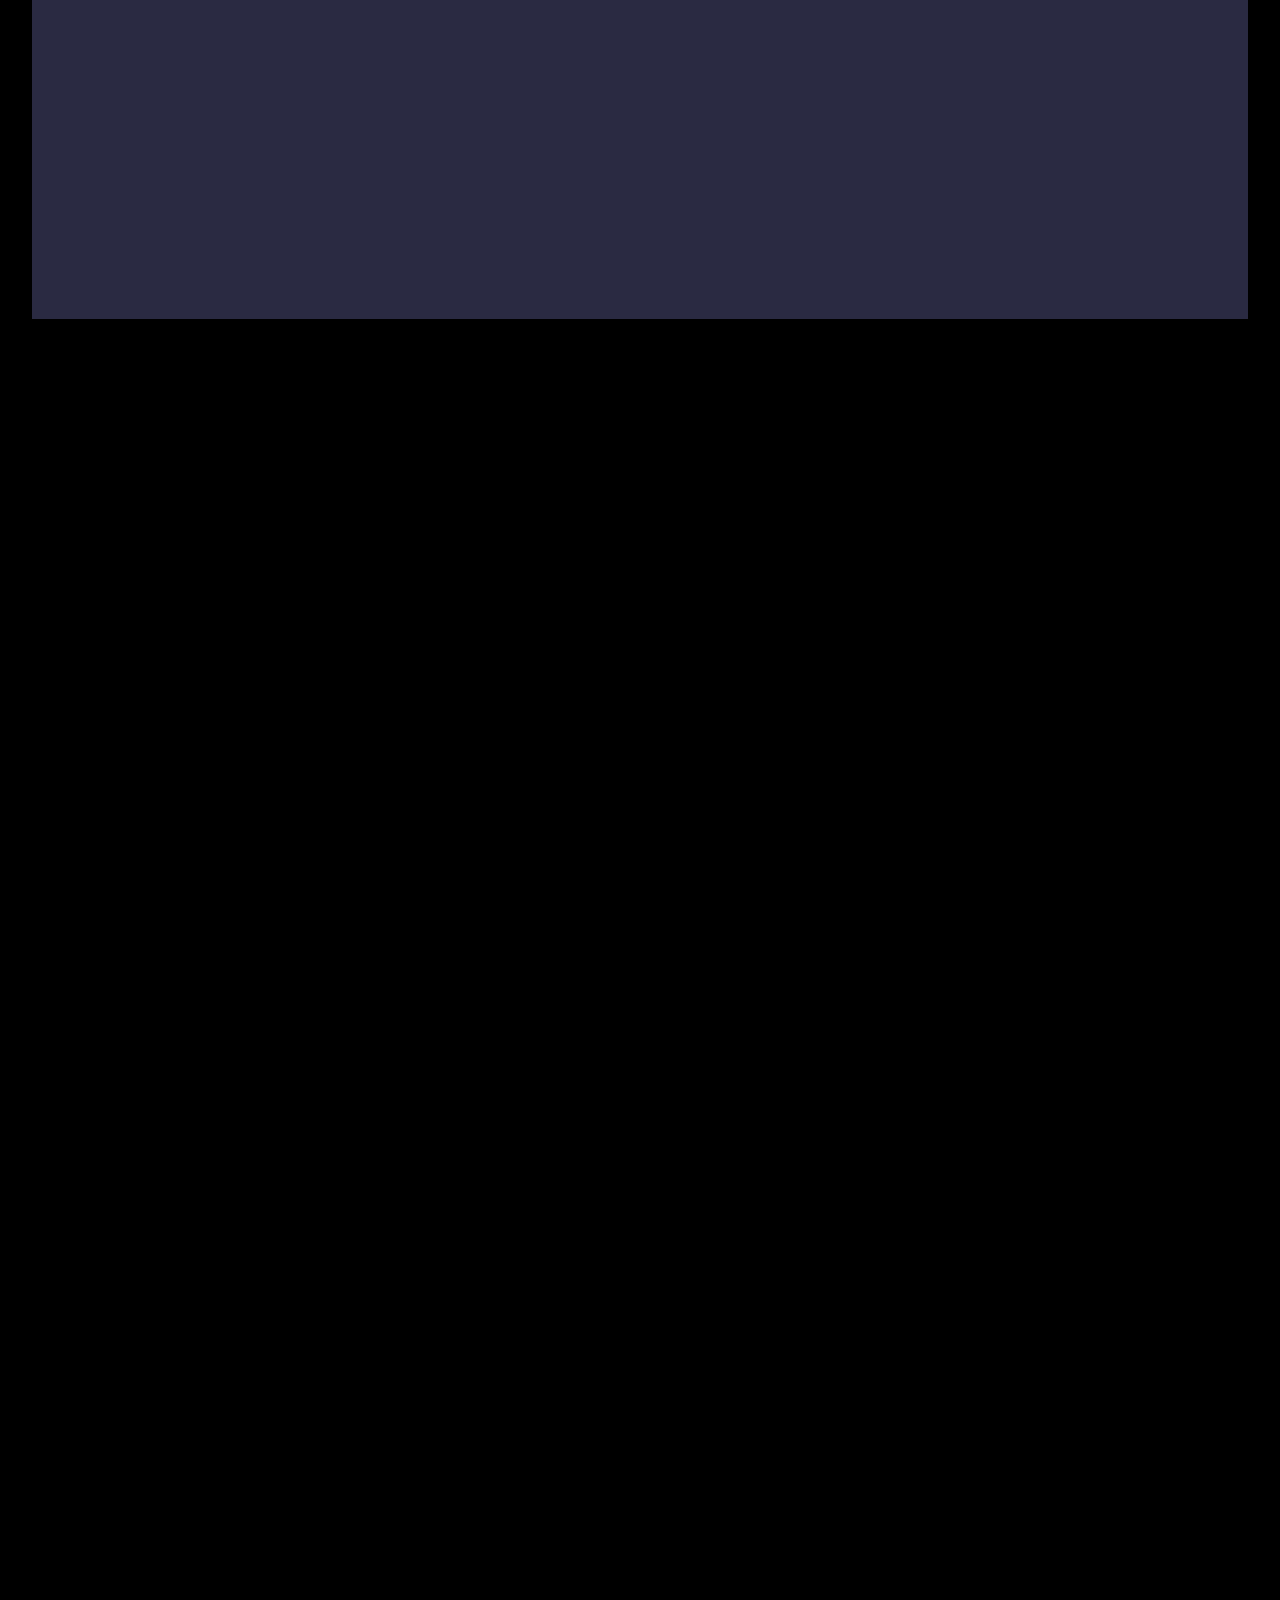
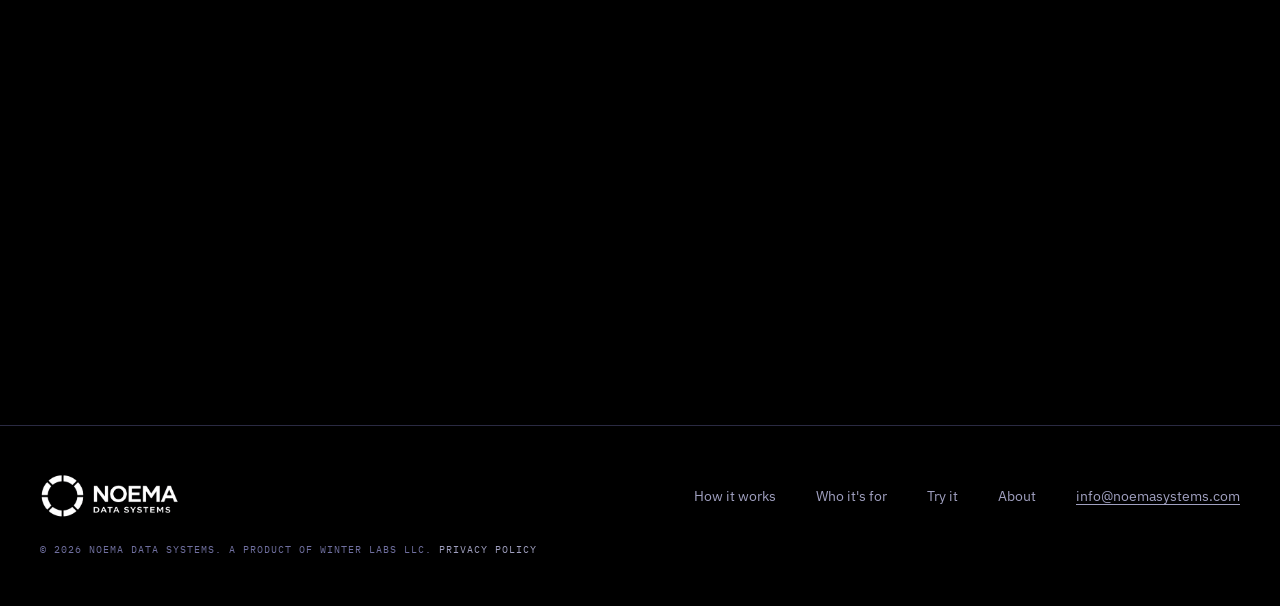
==== commit dbe2a846: "Fix compression numbers to up to 7.7x, remove slider, static pipeline" ====
--- a/index.html
+++ b/index.html
@@ -6,9 +6,9 @@
 
 <!-- Primary SEO -->
 <title>NOEMA Data Systems | Lossless Compression for Radar, RF & SAR Data</title>
-<meta name="description" content="NOEMA compresses radar, RF, and SAR data losslessly by 7.5–10x, preserving bit-exact signal fidelity with no changes to existing pipelines.">
+<meta name="description" content="NOEMA compresses radar, RF, and SAR data losslessly by up to 7.7x (up to 87%), preserving bit-exact signal fidelity with no changes to existing pipelines.">
 <meta name="google-site-verification" content="BHL0DWhGnLd-arw8l7Kx6vkCZDKRUcqgpB3OGjRSbCo" />
-<link rel="canonical" href="https://noemasystems.com/">
+<link rel="canonical" href="https://www.noemasystems.com/">
 
 <!-- Favicon (tab icon) -->
 <link rel="icon" type="image/png" href="images/noema_favicon.png">
@@ -16,10 +16,10 @@
 
 <!-- Open Graph (Google rich results, LinkedIn, Slack previews) -->
 <meta property="og:type" content="website">
-<meta property="og:url" content="https://noemasystems.com/">
+<meta property="og:url" content="https://www.noemasystems.com/">
 <meta property="og:title" content="NOEMA Data Systems | Lossless Compression for Radar, RF & SAR Data">
-<meta property="og:description" content="NOEMA compresses radar, RF, and SAR data losslessly by 7.5–10x, preserving bit-exact signal fidelity with no changes to existing pipelines.">
-<meta property="og:image" content="https://noemasystems.com/images/noema_og.png">
+<meta property="og:description" content="NOEMA compresses radar, RF, and SAR data losslessly by up to 7.7x (up to 87%), preserving bit-exact signal fidelity with no changes to existing pipelines.">
+<meta property="og:image" content="https://www.noemasystems.com/images/noema_og.png">
 <meta property="og:image:width" content="1200">
 <meta property="og:image:height" content="630">
 <meta property="og:site_name" content="NOEMA Data Systems">
@@ -27,8 +27,8 @@
 <!-- Twitter / X card -->
 <meta name="twitter:card" content="summary_large_image">
 <meta name="twitter:title" content="NOEMA Data Systems | Lossless Compression for Radar, RF & SAR Data">
-<meta name="twitter:description" content="NOEMA compresses radar, RF, and SAR data losslessly by 7.5–10x, preserving bit-exact signal fidelity with no changes to existing pipelines.">
-<meta name="twitter:image" content="https://noemasystems.com/images/noema_og.png">
+<meta name="twitter:description" content="NOEMA compresses radar, RF, and SAR data losslessly by up to 7.7x (up to 87%), preserving bit-exact signal fidelity with no changes to existing pipelines.">
+<meta name="twitter:image" content="https://www.noemasystems.com/images/noema_og.png">
 <link rel="preconnect" href="https://fonts.googleapis.com">
 <link rel="preconnect" href="https://fonts.gstatic.com" crossorigin>
 <link href="https://fonts.googleapis.com/css2?family=Cormorant+Garamond:ital,wght@0,300;0,400;1,300;1,400&family=IBM+Plex+Mono:wght@400;500;600;700&family=IBM+Plex+Sans:wght@400;500;600;700&display=swap" rel="stylesheet">
@@ -81,7 +81,7 @@
   <div class="hero-content">
     <div class="hero-badge"><span class="bdot"></span>Signal Compression</div>
     <h1>Lossless compression<br>for raw radar and<br><em>RF signal data.</em></h1>
-    <p class="hero-sub"><p class="hero-sub"> Keep every signal. Reduce storage and transfer costs by up to 90%. NOEMA delivers 7.5 to 10× lossless compression with bit-exact reconstruction. </p></p>
+    <p class="hero-sub">Raw sensor captures are often discarded due to storage, bandwidth, and processing constraints. NOEMA compresses them losslessly by up to 7.7x, saving up to 87%, so nothing is lost.</p>
     <div class="hero-actions">
       <button class="btn-white" onclick="document.getElementById('signup').scrollIntoView({behavior:'smooth'})">Request access</button>
       <button class="btn-outline" onclick="document.getElementById('how').scrollIntoView({behavior:'smooth'})">How it works &rarr;</button>
@@ -89,7 +89,7 @@
   </div>
 
   <div class="hero-stat">
-    <div class="ratio-big"><span id="live-ratio">7.7</span><span class="ratio-x">x</span></div>
+    <div class="ratio-big"><span>7.7</span><span class="ratio-x">x</span></div>
     <div class="ratio-label">COMPRESSION RATIO</div>
     <div class="ratio-sub">ADAPTIVE &middot; LOSSLESS &middot; LIVE</div>
   </div>
@@ -97,7 +97,7 @@
   <div class="hero-bar">
     <div class="hero-bar-track">
       <div class="bar-cell on"><span class="dot-sm live"></span>Codec active</div>
-      <div class="bar-cell"><span class="dot-sm"></span>Level-0 Signal preserved</div>
+      <div class="bar-cell"><span class="dot-sm"></span>Level-0 IQ preserved</div>
       <div class="bar-cell"><span class="dot-sm"></span>Bit-exact verified</div>
       <div class="bar-cell"><span class="dot-sm"></span>On-premises &middot; Air-gapped &middot; Cloud</div>
     </div>
@@ -116,14 +116,14 @@
       <div class="op-card reveal">
         <div class="op-num">01 Intake</div>
         <div class="op-title">Raw signal data enters NOEMA.</div>
-        <p class="op-desc">No preprocessing. No configuration. Automatically adapts to the statistical profile of incoming raw signal data from the first run.</p>
+        <p class="op-desc">No preprocessing. No configuration. Automatically adapts to the statistical profile of incoming I/Q streams from the first run.</p>
         <div class="op-specs"><span>Any signal type</span><span>Zero configuration</span><span>Works from first run</span></div>
       </div>
       <div class="op-card reveal">
         <div class="op-num">02 Compress</div>
         <div class="op-title">Adaptive lossless compression.</div>
-        <p class="op-desc">7.5 to 10 times smaller across radar, RF, and raw sensor signal workloads. Self-tunes to your signal profile in real time or batch. Nothing is approximated.</p>
-        <div class="op-specs"><span>7.5x to 10x reduction</span><span>Self-adapting codec</span><span>Real-time or batch</span></div>
+        <p class="op-desc">Up to 7.7 times smaller across radar, RF, and SAR workloads. Self-tunes to your signal profile in real time or batch. Nothing is approximated.</p>
+        <div class="op-specs"><span>up to 7.7x reduction</span><span>Self-adapting codec</span><span>Real-time or batch</span></div>
       </div>
       <div class="op-card reveal">
         <div class="op-num">03 Transmit / Store</div>
@@ -146,24 +146,19 @@
         <div class="pipe-arrow">&rarr;</div>
         <div class="pipe-node"><div class="node-label">Intake</div><div class="node-val">800 MB</div></div>
         <div class="pipe-arrow">&rarr;</div>
-        <div class="pipe-node hl" id="noema-node">
+        <div class="pipe-node hl">
           <div class="node-label">NOEMA</div>
-          <div class="node-val" id="ratio-display">7.6x</div>
+          <div class="node-val">7.7x</div>
           <div class="node-note">compression</div>
         </div>
         <div class="pipe-arrow">&rarr;</div>
-        <div class="pipe-node" id="store-node">
+        <div class="pipe-node">
           <div class="node-label">Transmit / Store</div>
-          <div class="node-val" id="compressed-size">105.3 MB</div>
-          <div class="node-note" id="saved-percent">86.8% saved</div>
+          <div class="node-val">103.9 MB</div>
+          <div class="node-note">87% saved</div>
         </div>
         <div class="pipe-arrow">&rarr;</div>
         <div class="pipe-node"><div class="node-label">Reconstruct</div><div class="node-val">800 MB</div><div class="node-note">bit-exact</div></div>
-      </div>
-      <div class="ratio-slider">
-        <label>Drag to adjust compression ratio</label>
-        <input type="range" id="compress-slider" min="7.5" max="10.0" step="0.01" value="7.6">
-        <span class="ratio-value" id="slider-value">7.6x</span>
       </div>
       <div class="validation-note">Validated on real-world SAR and RF captures</div>
     </div>
@@ -184,7 +179,7 @@
         <div class="card-body">
           <div class="card-cat">Autonomous Vehicles</div>
           <div class="card-title">AV test fleets generate terabytes of raw radar data daily.</div>
-          <p class="card-text">Storing everything is expensive; discarding any means losing edge cases. NOEMA compresses raw radar and sensor streams at the signal level, preserving every bit while reducing the storage footprint.</p>
+          <p class="card-text">Storing everything is expensive; discarding any means losing edge cases. NOEMA compresses raw sensor streams losslessly, preserving every bit while reducing the storage footprint.</p>
         </div>
       </div>
       <div class="who-card reveal">
@@ -194,7 +189,7 @@
         <div class="card-body">
           <div class="card-cat">Satellite and SAR</div>
           <div class="card-title">Downlink windows are measured in minutes. What does not fit is gone.</div>
-          <p class="card-text">NOEMA compresses SAR and telemetry data at the signal level, at the source, on the ground, and between relay stations. More science through the same link.</p>
+          <p class="card-text">NOEMA compresses SAR and telemetry data at the source, on the ground, and between relay stations. More science through the same link.</p>
         </div>
       </div>
       <div class="who-card reveal">
@@ -204,7 +199,7 @@
         <div class="card-body">
           <div class="card-cat">Defense and SIGINT</div>
           <div class="card-title">At the tactical edge, storage is constrained and connectivity is intermittent.</div>
-          <p class="card-text">NOEMA compresses at the point of collection, at the signal level. Air-gappable, ARM-compatible, bit-exact. Keep every capture. Replay any signal later.</p>
+          <p class="card-text">NOEMA compresses at the point of collection. Air-gappable, ARM-compatible, bit-exact. Keep every capture. Replay any signal later.</p>
         </div>
       </div>
     </div>
@@ -247,7 +242,7 @@
       <div class="tryit-steps">
         <div class="tryit-step"><div class="ts-num">01 Receive</div><div class="ts-title">Delivered instantly</div><p class="ts-body">Binary, setup wizard, test data, and documentation. Linux, Windows, and ARM.</p></div>
         <div class="tryit-step"><div class="ts-num">02 Deploy</div><div class="ts-title">Answer four questions</div><p class="ts-body">Input, output, CPU limit, throughput cap. Configuration is generated automatically. No coding.</p></div>
-        <div class="tryit-step"><div class="ts-num">03 Observe</div><div class="ts-title">Results appear automatically</div><p class="ts-body">Compression ratio, storage savings, and reconstruction verification on your own raw signal data.</p></div>
+        <div class="tryit-step"><div class="ts-num">03 Observe</div><div class="ts-title">Results appear automatically</div><p class="ts-body">Compression ratio, storage savings, and reconstruction verification on your own I/Q data.</p></div>
         <div class="tryit-step"><div class="ts-num">04 Review</div><div class="ts-title">Clear impact</div><p class="ts-body">Storage savings, bandwidth gains, ROI. You leave with a decision, not a report.</p></div>
       </div>
       <div class="deploy-row">
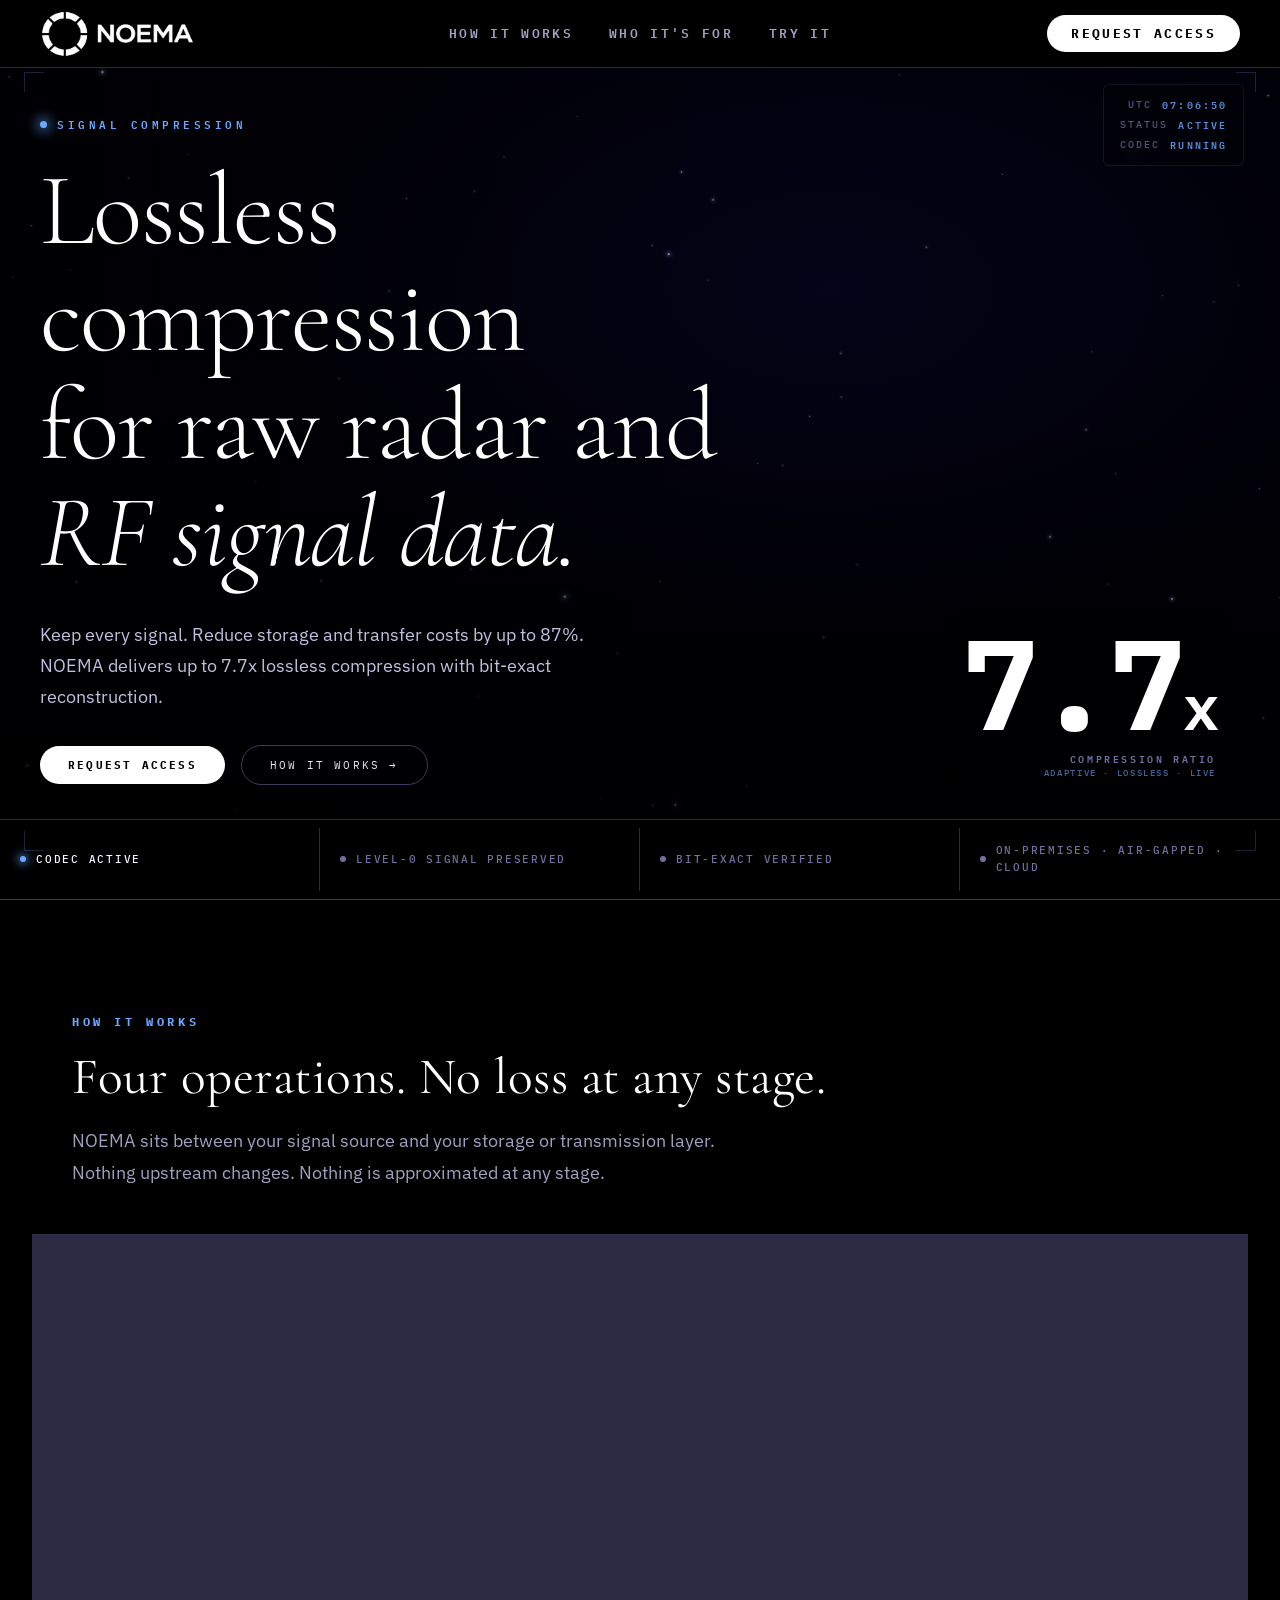
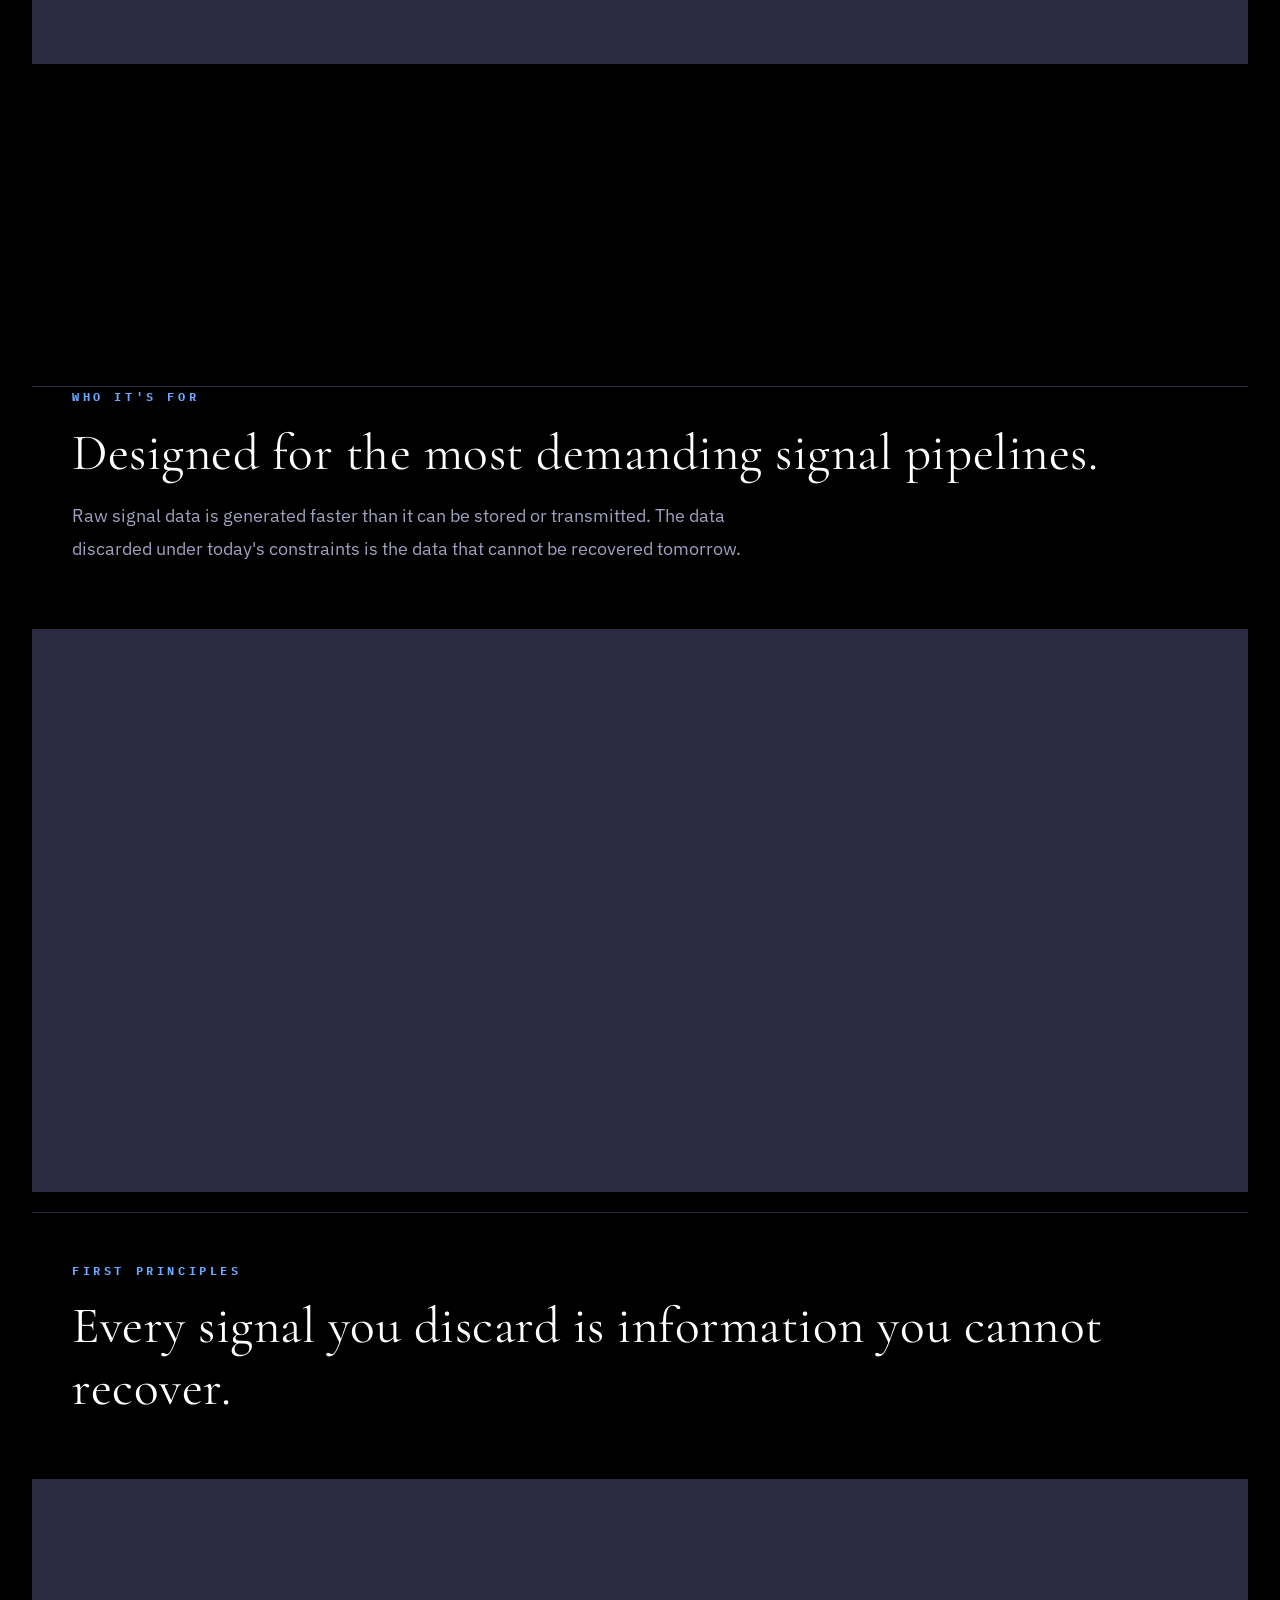
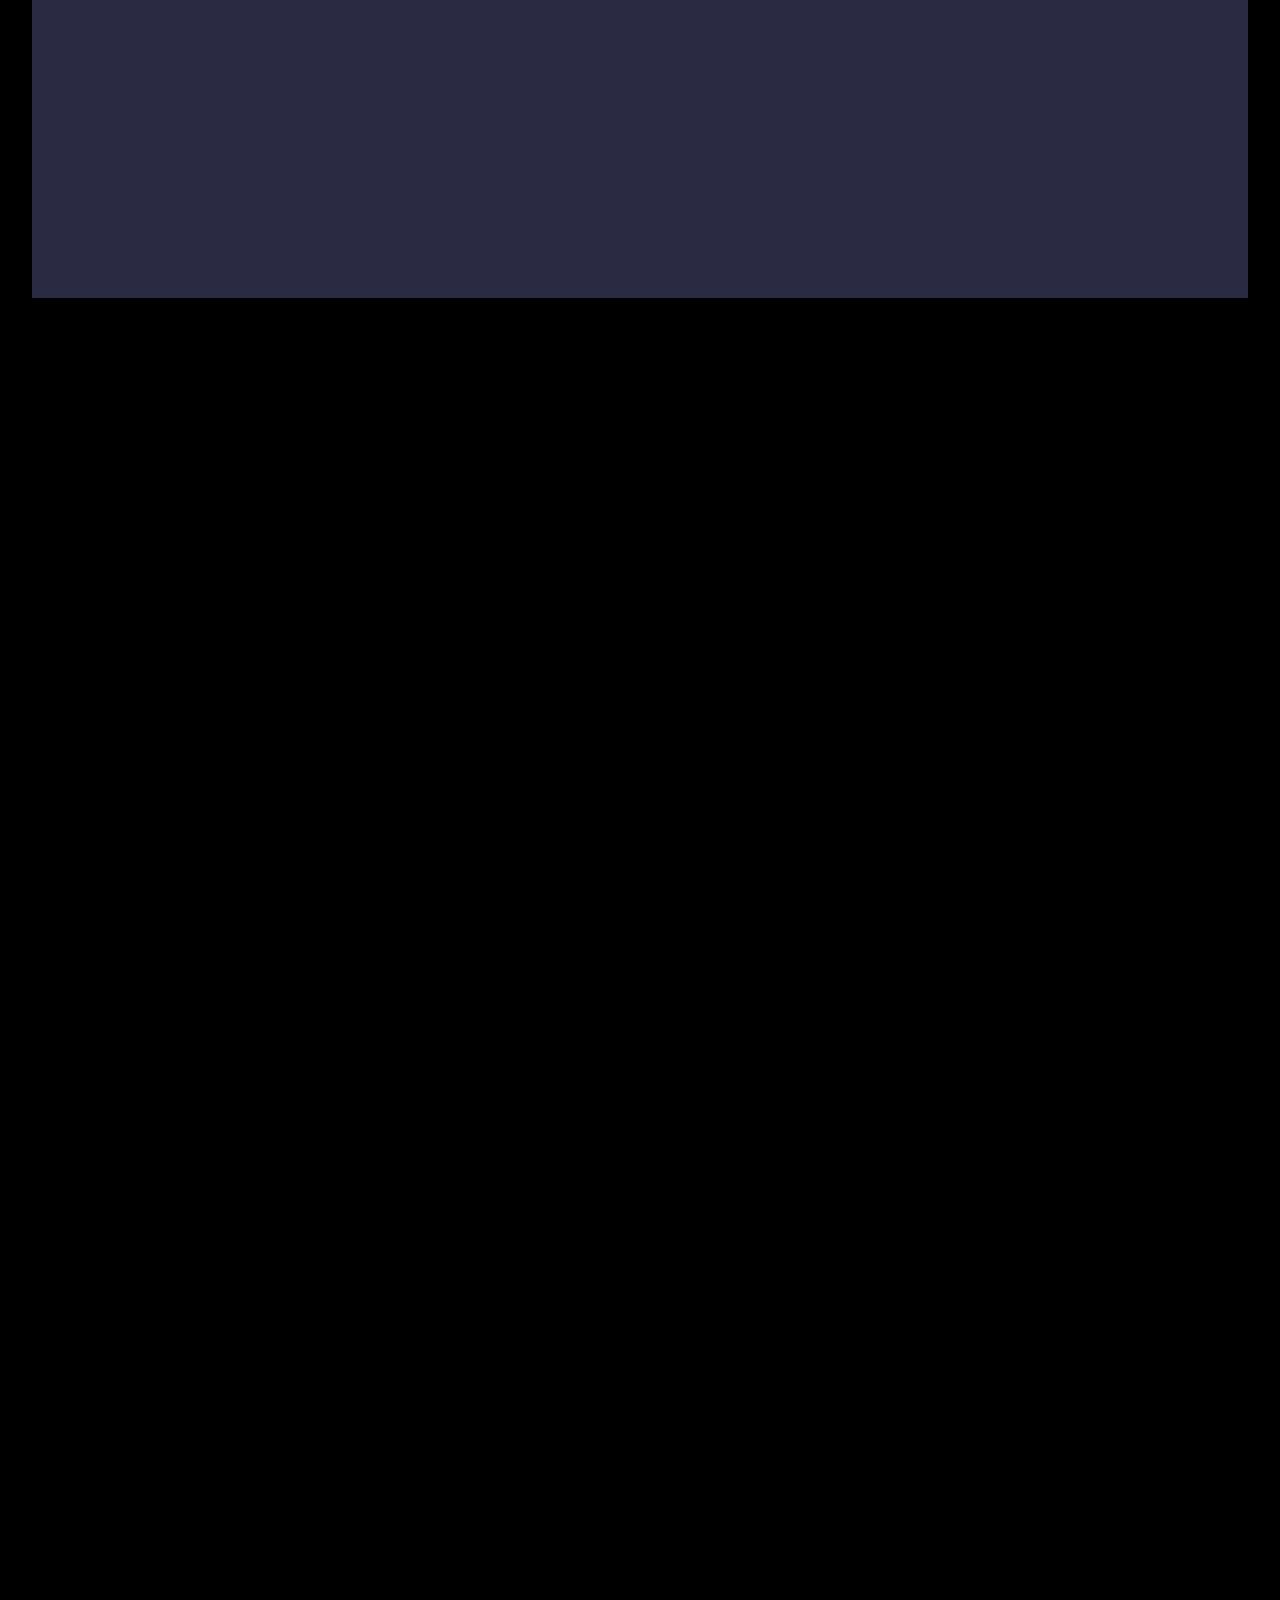
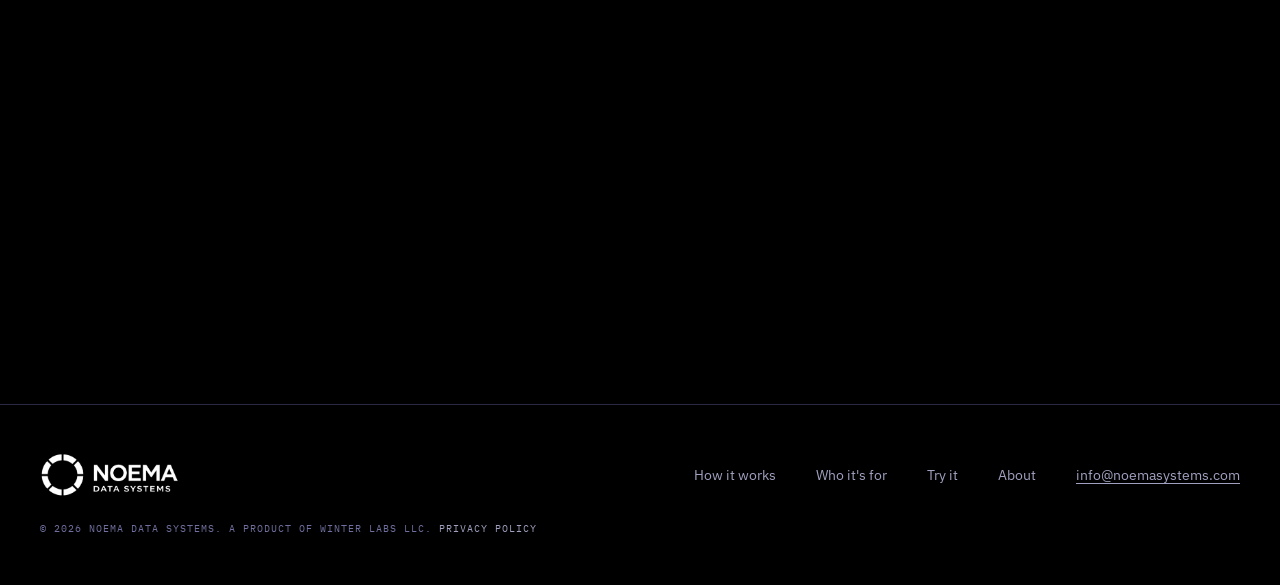
==== commit 3f031d79: "make compression ratio static at 7.7x" ====
--- a/index.html
+++ b/index.html
@@ -6,9 +6,9 @@
 
 <!-- Primary SEO -->
 <title>NOEMA Data Systems | Lossless Compression for Radar, RF & SAR Data</title>
-<meta name="description" content="NOEMA compresses radar, RF, and SAR data losslessly by up to 7.7x (up to 87%), preserving bit-exact signal fidelity with no changes to existing pipelines.">
+<meta name="description" content="NOEMA compresses radar, RF, and SAR data losslessly by up to 7.5x, preserving bit-exact signal fidelity with no changes to existing pipelines.">
 <meta name="google-site-verification" content="BHL0DWhGnLd-arw8l7Kx6vkCZDKRUcqgpB3OGjRSbCo" />
-<link rel="canonical" href="https://www.noemasystems.com/">
+<link rel="canonical" href="https://noemasystems.com/">
 
 <!-- Favicon (tab icon) -->
 <link rel="icon" type="image/png" href="images/noema_favicon.png">
@@ -16,10 +16,10 @@
 
 <!-- Open Graph (Google rich results, LinkedIn, Slack previews) -->
 <meta property="og:type" content="website">
-<meta property="og:url" content="https://www.noemasystems.com/">
+<meta property="og:url" content="https://noemasystems.com/">
 <meta property="og:title" content="NOEMA Data Systems | Lossless Compression for Radar, RF & SAR Data">
-<meta property="og:description" content="NOEMA compresses radar, RF, and SAR data losslessly by up to 7.7x (up to 87%), preserving bit-exact signal fidelity with no changes to existing pipelines.">
-<meta property="og:image" content="https://www.noemasystems.com/images/noema_og.png">
+<meta property="og:description" content="NOEMA compresses radar, RF, and SAR data losslessly by 7.5–10x, preserving bit-exact signal fidelity with no changes to existing pipelines.">
+<meta property="og:image" content="https://noemasystems.com/images/noema_og.png">
 <meta property="og:image:width" content="1200">
 <meta property="og:image:height" content="630">
 <meta property="og:site_name" content="NOEMA Data Systems">
@@ -27,8 +27,8 @@
 <!-- Twitter / X card -->
 <meta name="twitter:card" content="summary_large_image">
 <meta name="twitter:title" content="NOEMA Data Systems | Lossless Compression for Radar, RF & SAR Data">
-<meta name="twitter:description" content="NOEMA compresses radar, RF, and SAR data losslessly by up to 7.7x (up to 87%), preserving bit-exact signal fidelity with no changes to existing pipelines.">
-<meta name="twitter:image" content="https://www.noemasystems.com/images/noema_og.png">
+<meta name="twitter:description" content="NOEMA compresses radar, RF, and SAR data losslessly by 7.5–10x, preserving bit-exact signal fidelity with no changes to existing pipelines.">
+<meta name="twitter:image" content="https://noemasystems.com/images/noema_og.png">
 <link rel="preconnect" href="https://fonts.googleapis.com">
 <link rel="preconnect" href="https://fonts.gstatic.com" crossorigin>
 <link href="https://fonts.googleapis.com/css2?family=Cormorant+Garamond:ital,wght@0,300;0,400;1,300;1,400&family=IBM+Plex+Mono:wght@400;500;600;700&family=IBM+Plex+Sans:wght@400;500;600;700&display=swap" rel="stylesheet">
@@ -81,7 +81,7 @@
   <div class="hero-content">
     <div class="hero-badge"><span class="bdot"></span>Signal Compression</div>
     <h1>Lossless compression<br>for raw radar and<br><em>RF signal data.</em></h1>
-    <p class="hero-sub">Raw sensor captures are often discarded due to storage, bandwidth, and processing constraints. NOEMA compresses them losslessly by up to 7.7x, saving up to 87%, so nothing is lost.</p>
+    <p class="hero-sub"><p class="hero-sub">Keep every signal. Reduce storage and transfer costs by up to 87%. NOEMA delivers up to 7.7x lossless compression with bit-exact reconstruction. </p></p>
     <div class="hero-actions">
       <button class="btn-white" onclick="document.getElementById('signup').scrollIntoView({behavior:'smooth'})">Request access</button>
       <button class="btn-outline" onclick="document.getElementById('how').scrollIntoView({behavior:'smooth'})">How it works &rarr;</button>
@@ -89,7 +89,7 @@
   </div>
 
   <div class="hero-stat">
-    <div class="ratio-big"><span>7.7</span><span class="ratio-x">x</span></div>
+    <div class="ratio-big">7.7<span class="ratio-x">x</span></div>
     <div class="ratio-label">COMPRESSION RATIO</div>
     <div class="ratio-sub">ADAPTIVE &middot; LOSSLESS &middot; LIVE</div>
   </div>
@@ -97,7 +97,7 @@
   <div class="hero-bar">
     <div class="hero-bar-track">
       <div class="bar-cell on"><span class="dot-sm live"></span>Codec active</div>
-      <div class="bar-cell"><span class="dot-sm"></span>Level-0 IQ preserved</div>
+      <div class="bar-cell"><span class="dot-sm"></span>Level-0 Signal preserved</div>
       <div class="bar-cell"><span class="dot-sm"></span>Bit-exact verified</div>
       <div class="bar-cell"><span class="dot-sm"></span>On-premises &middot; Air-gapped &middot; Cloud</div>
     </div>
@@ -116,14 +116,14 @@
       <div class="op-card reveal">
         <div class="op-num">01 Intake</div>
         <div class="op-title">Raw signal data enters NOEMA.</div>
-        <p class="op-desc">No preprocessing. No configuration. Automatically adapts to the statistical profile of incoming I/Q streams from the first run.</p>
+        <p class="op-desc">No preprocessing. No configuration. Automatically adapts to the statistical profile of incoming raw signal data from the first run.</p>
         <div class="op-specs"><span>Any signal type</span><span>Zero configuration</span><span>Works from first run</span></div>
       </div>
       <div class="op-card reveal">
         <div class="op-num">02 Compress</div>
         <div class="op-title">Adaptive lossless compression.</div>
-        <p class="op-desc">Up to 7.7 times smaller across radar, RF, and SAR workloads. Self-tunes to your signal profile in real time or batch. Nothing is approximated.</p>
-        <div class="op-specs"><span>up to 7.7x reduction</span><span>Self-adapting codec</span><span>Real-time or batch</span></div>
+        <p class="op-desc">Up to 7.7x times smaller across radar, RF, and raw sensor signal workloads. Self-tunes to your signal profile in real time or batch. Nothing is approximated.</p>
+        <div class="op-specs"><span>Up to 7.7x reduction</span><span>Self-adapting codec</span><span>Real-time or batch</span></div>
       </div>
       <div class="op-card reveal">
         <div class="op-num">03 Transmit / Store</div>
@@ -141,28 +141,27 @@
 
     <!-- INTERACTIVE PIPELINE -->
     <div class="pipeline-wrap reveal">
-      <div class="pipeline-flow">
-        <div class="pipe-node"><div class="node-label">Signal source</div><div class="node-val">800 MB</div></div>
-        <div class="pipe-arrow">&rarr;</div>
-        <div class="pipe-node"><div class="node-label">Intake</div><div class="node-val">800 MB</div></div>
-        <div class="pipe-arrow">&rarr;</div>
-        <div class="pipe-node hl">
-          <div class="node-label">NOEMA</div>
-          <div class="node-val">7.7x</div>
-          <div class="node-note">compression</div>
-        </div>
-        <div class="pipe-arrow">&rarr;</div>
-        <div class="pipe-node">
-          <div class="node-label">Transmit / Store</div>
-          <div class="node-val">103.9 MB</div>
-          <div class="node-note">87% saved</div>
-        </div>
-        <div class="pipe-arrow">&rarr;</div>
-        <div class="pipe-node"><div class="node-label">Reconstruct</div><div class="node-val">800 MB</div><div class="node-note">bit-exact</div></div>
-      </div>
-      <div class="validation-note">Validated on real-world SAR and RF captures</div>
-    </div>
-  </div>
+  <div class="pipeline-flow">
+    <div class="pipe-node"><div class="node-label">Signal source</div><div class="node-val">800 MB</div></div>
+    <div class="pipe-arrow">&rarr;</div>
+    <div class="pipe-node"><div class="node-label">Intake</div><div class="node-val">800 MB</div></div>
+    <div class="pipe-arrow">&rarr;</div>
+    <div class="pipe-node hl">
+      <div class="node-label">NOEMA</div>
+      <div class="node-val">7.7x</div>
+      <div class="node-note">compression</div>
+    </div>
+    <div class="pipe-arrow">&rarr;</div>
+    <div class="pipe-node">
+      <div class="node-label">Transmit / Store</div>
+      <div class="node-val">103.9 MB</div>
+      <div class="node-note">87% saved</div>
+    </div>
+    <div class="pipe-arrow">&rarr;</div>
+    <div class="pipe-node"><div class="node-label">Reconstruct</div><div class="node-val">800 MB</div><div class="node-note">bit-exact</div></div>
+  </div>
+  <div class="validation-note">Validated on real-world SAR and RF captures</div>
+</div>
 
   <!-- WHO IT IS FOR -->
   <div id="for">
@@ -179,7 +178,7 @@
         <div class="card-body">
           <div class="card-cat">Autonomous Vehicles</div>
           <div class="card-title">AV test fleets generate terabytes of raw radar data daily.</div>
-          <p class="card-text">Storing everything is expensive; discarding any means losing edge cases. NOEMA compresses raw sensor streams losslessly, preserving every bit while reducing the storage footprint.</p>
+          <p class="card-text">Storing everything is expensive; discarding any means losing edge cases. NOEMA compresses raw radar and sensor streams at the signal level, preserving every bit while reducing the storage footprint.</p>
         </div>
       </div>
       <div class="who-card reveal">
@@ -189,7 +188,7 @@
         <div class="card-body">
           <div class="card-cat">Satellite and SAR</div>
           <div class="card-title">Downlink windows are measured in minutes. What does not fit is gone.</div>
-          <p class="card-text">NOEMA compresses SAR and telemetry data at the source, on the ground, and between relay stations. More science through the same link.</p>
+          <p class="card-text">NOEMA compresses SAR and telemetry data at the signal level, at the source, on the ground, and between relay stations. More science through the same link.</p>
         </div>
       </div>
       <div class="who-card reveal">
@@ -199,7 +198,7 @@
         <div class="card-body">
           <div class="card-cat">Defense and SIGINT</div>
           <div class="card-title">At the tactical edge, storage is constrained and connectivity is intermittent.</div>
-          <p class="card-text">NOEMA compresses at the point of collection. Air-gappable, ARM-compatible, bit-exact. Keep every capture. Replay any signal later.</p>
+          <p class="card-text">NOEMA compresses at the point of collection, at the signal level. Air-gappable, ARM-compatible, bit-exact. Keep every capture. Replay any signal later.</p>
         </div>
       </div>
     </div>
@@ -242,7 +241,7 @@
       <div class="tryit-steps">
         <div class="tryit-step"><div class="ts-num">01 Receive</div><div class="ts-title">Delivered instantly</div><p class="ts-body">Binary, setup wizard, test data, and documentation. Linux, Windows, and ARM.</p></div>
         <div class="tryit-step"><div class="ts-num">02 Deploy</div><div class="ts-title">Answer four questions</div><p class="ts-body">Input, output, CPU limit, throughput cap. Configuration is generated automatically. No coding.</p></div>
-        <div class="tryit-step"><div class="ts-num">03 Observe</div><div class="ts-title">Results appear automatically</div><p class="ts-body">Compression ratio, storage savings, and reconstruction verification on your own I/Q data.</p></div>
+        <div class="tryit-step"><div class="ts-num">03 Observe</div><div class="ts-title">Results appear automatically</div><p class="ts-body">Compression ratio, storage savings, and reconstruction verification on your own raw signal data.</p></div>
         <div class="tryit-step"><div class="ts-num">04 Review</div><div class="ts-title">Clear impact</div><p class="ts-body">Storage savings, bandwidth gains, ROI. You leave with a decision, not a report.</p></div>
       </div>
       <div class="deploy-row">
